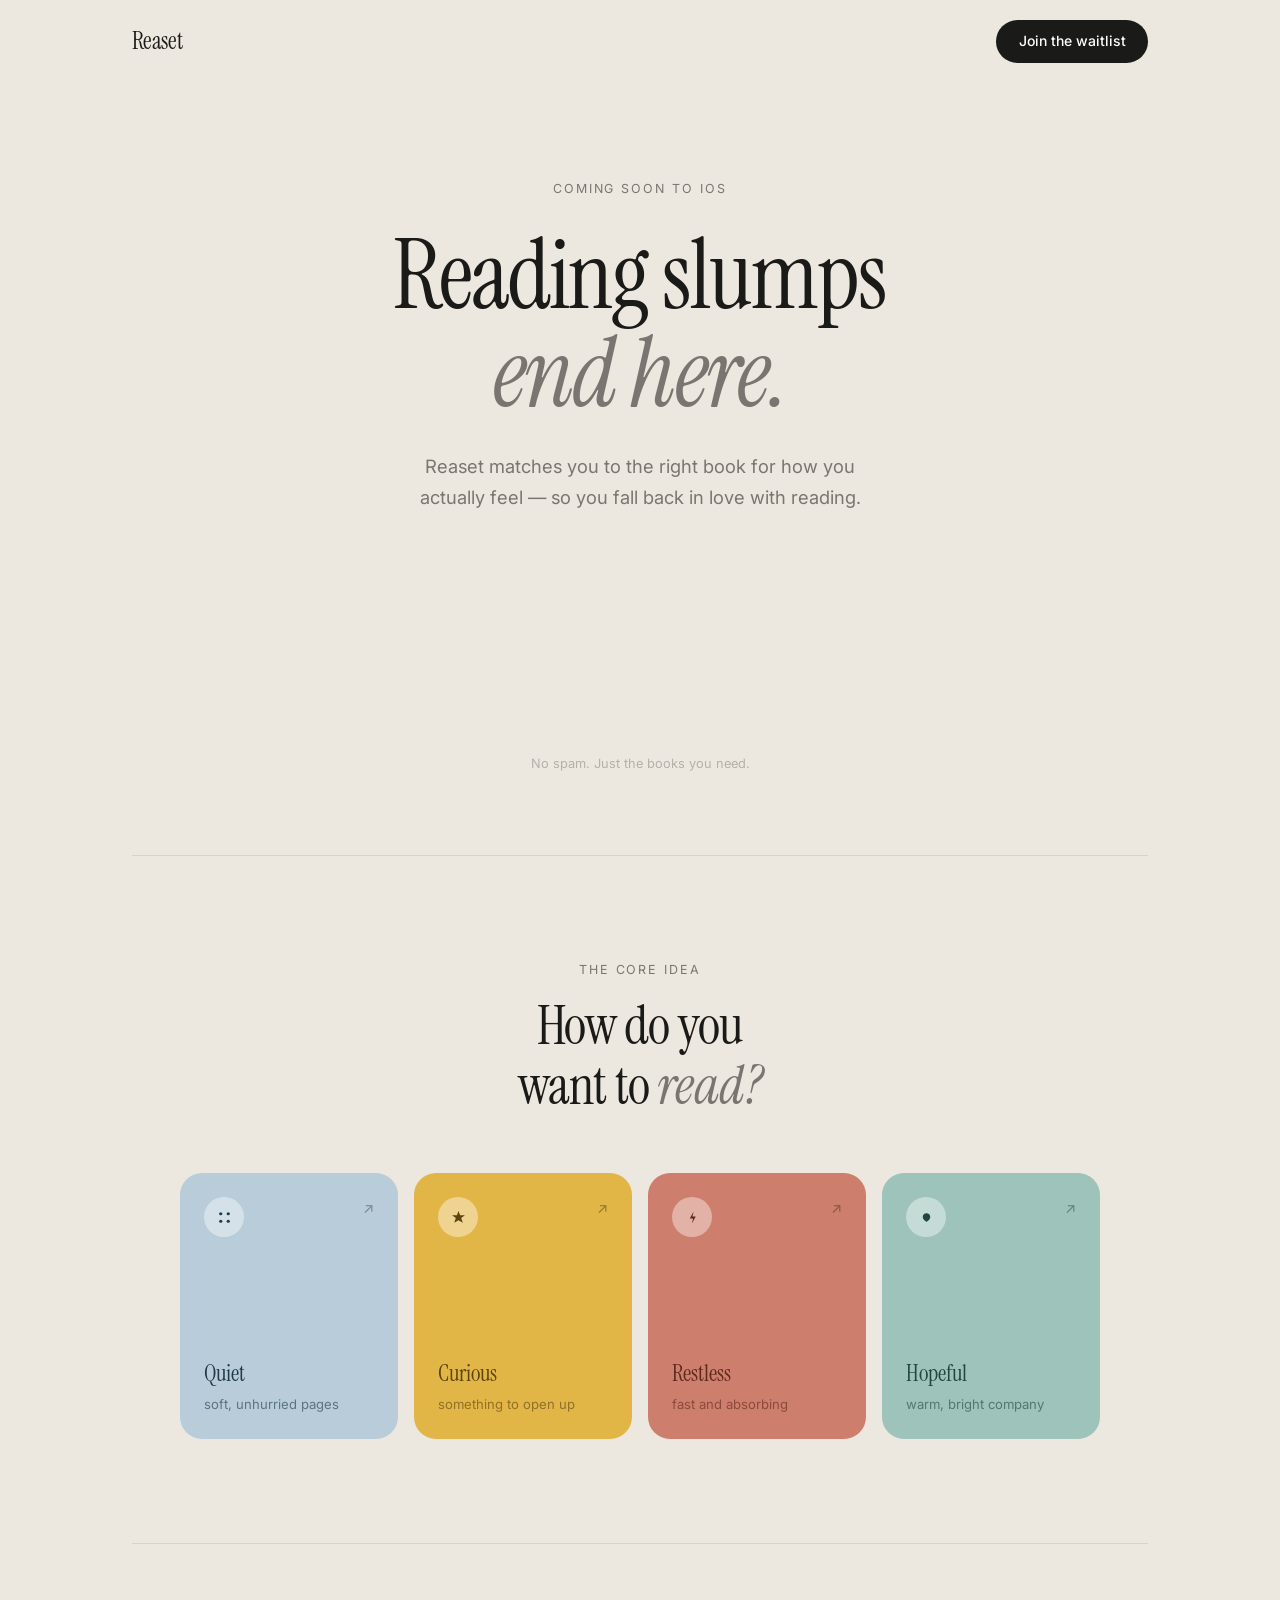
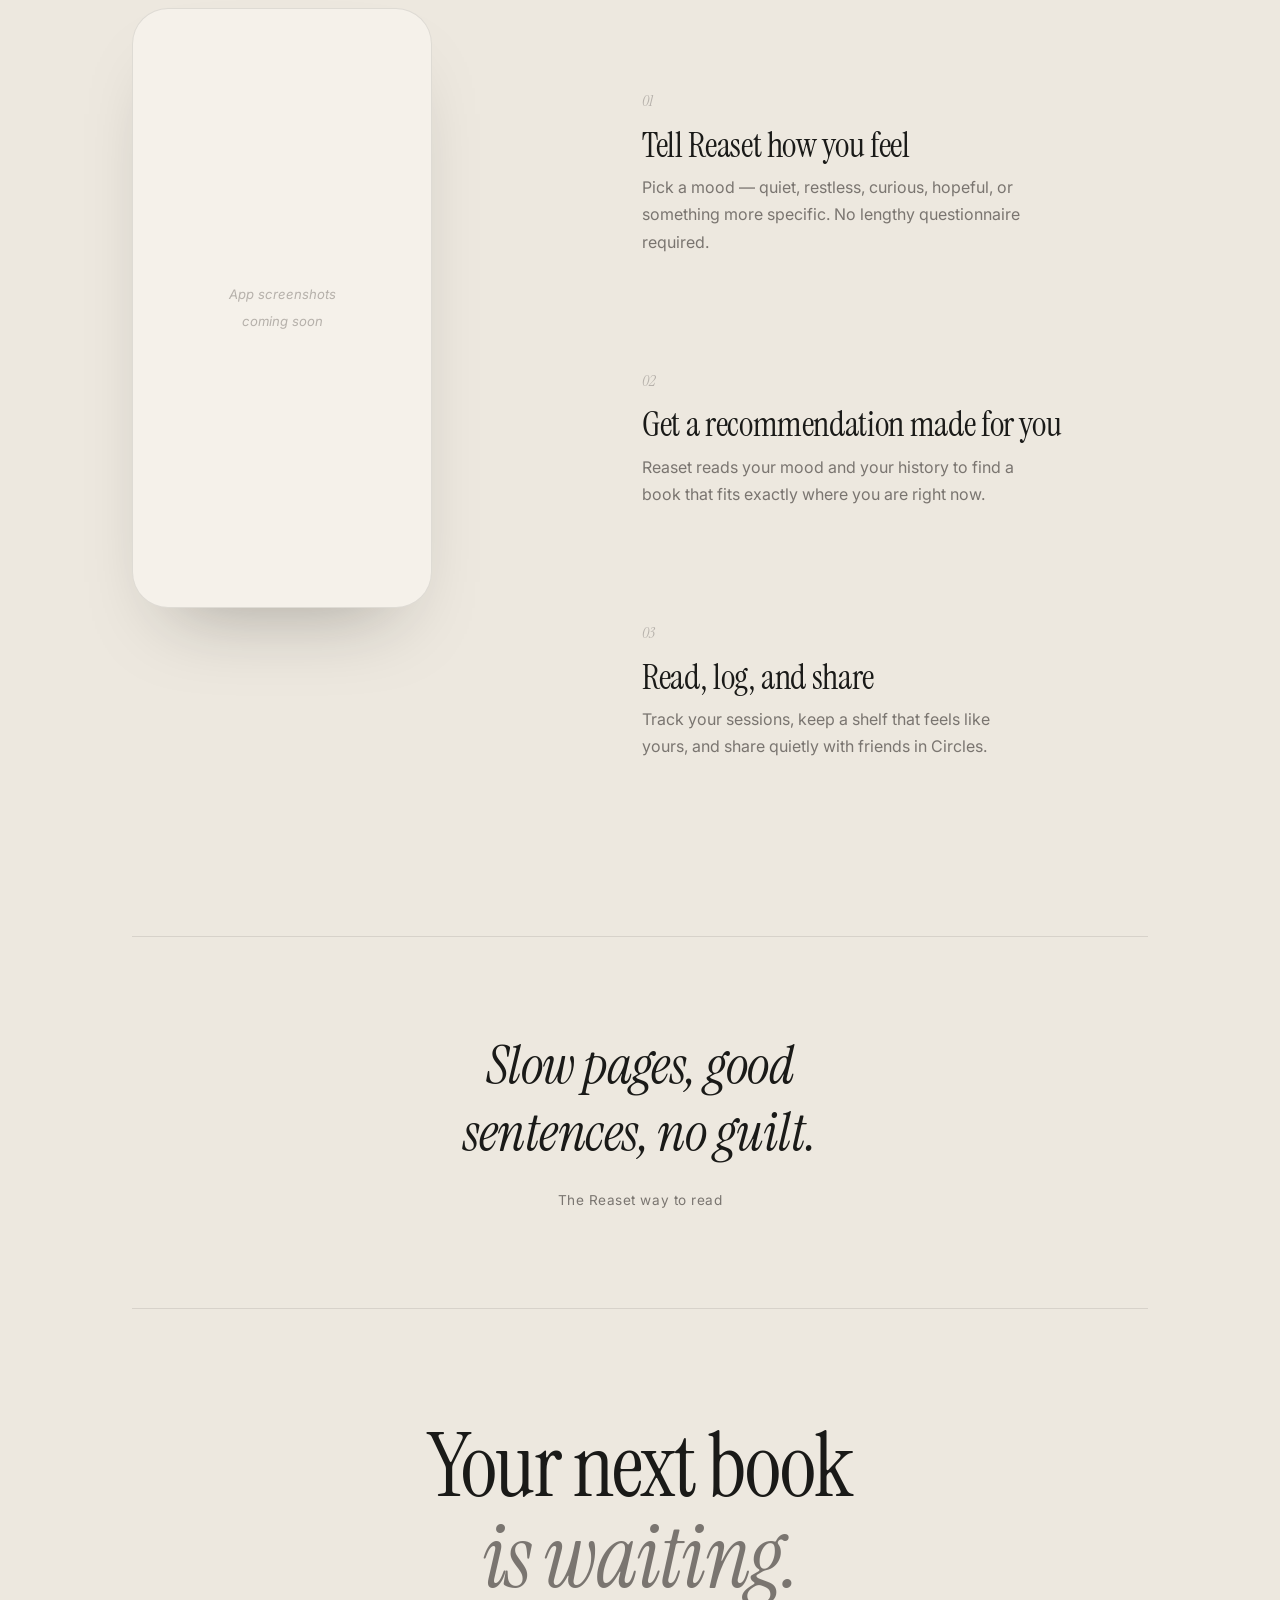
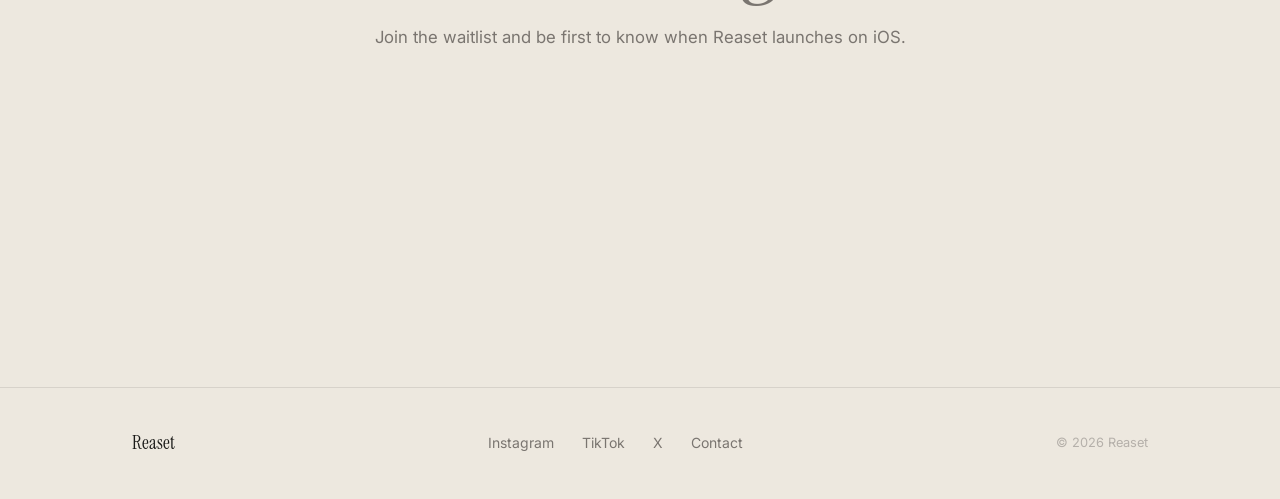
==== index.html @ 5f59dea1 "Add files via upload" ====
<!DOCTYPE html>
<html lang="en">
<head>
<meta charset="UTF-8" />
<meta name="viewport" content="width=device-width, initial-scale=1.0" />
<title>Reaset — Your reading slump recovery app</title>
<link rel="preconnect" href="https://fonts.googleapis.com" />
<link rel="preconnect" href="https://fonts.gstatic.com" crossorigin />
<link href="https://fonts.googleapis.com/css2?family=Instrument+Serif:ital@0;1&family=Inter:wght@400;500&display=swap" rel="stylesheet" />
<style>
  *, *::before, *::after { box-sizing: border-box; margin: 0; padding: 0; }

  :root {
    --cream: #EDE8DF;
    --cream-light: #F5F1EA;
    --black: #1A1A18;
    --gray: #7A7570;
    --gray-light: #B5B0AA;
    --line: rgba(26,26,24,0.10);
    --white: #FFFFFF;
    --blue: #B8CDD9;
    --amber: #E2B547;
    --terracotta: #CE7E6C;
    --sage: #9DC3BB;
    --serif: 'Instrument Serif', Georgia, serif;
    --sans: 'Inter', -apple-system, BlinkMacSystemFont, sans-serif;
    --ease: cubic-bezier(0.16, 1, 0.3, 1);
  }

  html { scroll-behavior: smooth; }

  body {
    background: var(--cream);
    color: var(--black);
    font-family: var(--sans);
    font-size: 16px;
    line-height: 1.6;
    -webkit-font-smoothing: antialiased;
    overflow-x: hidden;
  }

  .wrap { max-width: 1080px; margin: 0 auto; padding: 0 2rem; }

  /* scroll reveal */
  .reveal { opacity: 0; transform: translateY(28px); transition: opacity 1s var(--ease), transform 1s var(--ease); }
  .reveal.visible { opacity: 1; transform: none; }
  .reveal.d1 { transition-delay: 0.08s; }
  .reveal.d2 { transition-delay: 0.16s; }
  .reveal.d3 { transition-delay: 0.24s; }
  .reveal.d4 { transition-delay: 0.32s; }

  /* NAV */
  nav {
    position: sticky; top: 0; z-index: 50;
    display: flex; align-items: center; justify-content: space-between;
    padding: 1.25rem 2rem; max-width: 1080px; margin: 0 auto;
    transition: padding 0.4s var(--ease);
  }
  nav.shrink { padding: 0.75rem 2rem; }
  .nav-bg {
    position: fixed; top: 0; left: 0; right: 0; height: 72px; z-index: 40;
    background: rgba(237,232,223,0); backdrop-filter: blur(0px);
    transition: background 0.4s ease, backdrop-filter 0.4s ease; pointer-events: none;
  }
  .nav-bg.on { background: rgba(237,232,223,0.72); backdrop-filter: blur(12px); }
  .logo { font-family: var(--serif); font-size: 1.5rem; color: var(--black); text-decoration: none; letter-spacing: -0.01em; }
  .pill {
    background: var(--black); color: var(--white); border: none; border-radius: 100px;
    padding: 0.65rem 1.4rem; font-family: var(--sans); font-size: 0.875rem; font-weight: 500;
    cursor: pointer; text-decoration: none; display: inline-block;
    transition: transform 0.2s var(--ease), opacity 0.2s ease;
  }
  .pill:hover { opacity: 0.85; transform: translateY(-1px); }

  /* HERO */
  .hero { text-align: center; padding: 6rem 2rem 5rem; max-width: 820px; margin: 0 auto; }
  .hero-inner { will-change: transform, opacity; }
  .eyebrow { font-size: 0.78rem; letter-spacing: 0.16em; text-transform: uppercase; color: var(--gray); margin-bottom: 1.75rem; }
  .hero h1 {
    font-family: var(--serif); font-weight: 400;
    font-size: clamp(3rem, 8.5vw, 6rem); line-height: 1.02; letter-spacing: -0.02em; margin-bottom: 1.75rem;
  }
  .hero h1 em { font-style: italic; color: var(--gray); }
  .hero-sub { font-size: 1.15rem; color: var(--gray); max-width: 460px; margin: 0 auto 2.5rem; line-height: 1.7; }
  .form { display: flex; gap: 0.6rem; max-width: 430px; margin: 0 auto; }
  .form input {
    flex: 1; padding: 0.8rem 1.2rem; border: 1.5px solid var(--gray-light); border-radius: 100px;
    font-family: var(--sans); font-size: 0.95rem; background: var(--white); color: var(--black);
    outline: none; transition: border-color 0.18s;
  }
  .form input::placeholder { color: var(--gray-light); }
  .form input:focus { border-color: var(--black); }
  .form-note { margin-top: 1rem; font-size: 0.8rem; color: var(--gray-light); }

  /* SECTION SHELL */
  .section { max-width: 1080px; margin: 0 auto; padding: 6.5rem 2rem; }
  .section-label { font-size: 0.78rem; letter-spacing: 0.16em; text-transform: uppercase; color: var(--gray); margin-bottom: 1rem; }
  .section-heading { font-family: var(--serif); font-weight: 400; font-size: clamp(2.2rem, 5vw, 3.4rem); line-height: 1.12; letter-spacing: -0.015em; }
  .section-heading em { font-style: italic; color: var(--gray); }
  .divider { max-width: 1080px; margin: 0 auto; padding: 0 2rem; }
  .divider hr { border: none; border-top: 1px solid var(--line); }

  /* MOOD SECTION */
  .mood-head { text-align: center; max-width: 600px; margin: 0 auto 3.5rem; }
  .mood-grid { display: grid; grid-template-columns: repeat(4, 1fr); gap: 1rem; max-width: 920px; margin: 0 auto; }
  .mood-card {
    border-radius: 22px; padding: 1.5rem; aspect-ratio: 0.82; display: flex; flex-direction: column;
    position: relative; opacity: 0; transform: translateY(40px) scale(0.96);
    transition: opacity 0.85s var(--ease), transform 0.85s var(--ease), box-shadow 0.4s ease;
  }
  .mood-grid.visible .mood-card { opacity: 1; transform: none; }
  .mood-grid.visible .mood-card:nth-child(1) { transition-delay: 0.05s; }
  .mood-grid.visible .mood-card:nth-child(2) { transition-delay: 0.16s; }
  .mood-grid.visible .mood-card:nth-child(3) { transition-delay: 0.27s; }
  .mood-grid.visible .mood-card:nth-child(4) { transition-delay: 0.38s; }
  .mood-card:hover { box-shadow: 0 22px 50px -22px rgba(26,26,24,0.4); transform: translateY(-4px); }
  .mood-icon { width: 40px; height: 40px; border-radius: 50%; background: rgba(255,255,255,0.4); display: flex; align-items: center; justify-content: center; margin-bottom: auto; }
  .mood-arrow { position: absolute; top: 1.4rem; right: 1.5rem; font-size: 0.9rem; opacity: 0.4; }
  .mood-card h3 { font-family: var(--serif); font-weight: 400; font-size: 1.45rem; margin: 0.75rem 0 0.15rem; }
  .mood-card p { font-size: 0.82rem; opacity: 0.6; }
  .mood-quiet { background: var(--blue); } .mood-quiet h3, .mood-quiet p { color: #1f3a47; }
  .mood-curious { background: var(--amber); } .mood-curious h3, .mood-curious p { color: #5c4410; }
  .mood-restless { background: var(--terracotta); } .mood-restless h3, .mood-restless p { color: #5e2a1d; }
  .mood-hopeful { background: var(--sage); } .mood-hopeful h3, .mood-hopeful p { color: #22463f; }

  /* HOW IT WORKS — pinned phone, scrolling steps */
  .how { max-width: 1080px; margin: 0 auto; padding: 4rem 2rem 6rem; }
  .how-grid { display: grid; grid-template-columns: 0.85fr 1fr; gap: 5rem; align-items: start; }
  .how-media { position: sticky; top: 14vh; }
  .phone {
    background: var(--cream-light); border-radius: 36px; aspect-ratio: 9/18;
    max-height: 600px; border: 1.5px solid var(--line);
    display: flex; flex-direction: column; align-items: center; justify-content: center; gap: 0.4rem;
    box-shadow: 0 40px 80px -40px rgba(26,26,24,0.35);
  }
  .phone span { font-size: 0.82rem; color: var(--gray-light); font-style: italic; }
  .how-steps { display: flex; flex-direction: column; gap: 7rem; padding: 5rem 0; }
  .step-num { font-family: var(--serif); font-style: italic; font-size: 1rem; color: var(--gray-light); margin-bottom: 0.75rem; }
  .step h4 { font-family: var(--serif); font-weight: 400; font-size: clamp(1.6rem, 3vw, 2.2rem); letter-spacing: -0.01em; margin-bottom: 0.6rem; line-height: 1.1; }
  .step p { font-size: 1rem; color: var(--gray); line-height: 1.7; max-width: 38ch; }

  /* QUOTE */
  .quote { text-align: center; padding: 6rem 2rem; max-width: 1080px; margin: 0 auto; }
  .quote blockquote { font-family: var(--serif); font-style: italic; font-size: clamp(2rem, 5vw, 3.4rem); line-height: 1.22; letter-spacing: -0.01em; max-width: 16ch; margin: 0 auto; }
  .quote cite { display: block; margin-top: 1.5rem; font-style: normal; font-size: 0.85rem; letter-spacing: 0.04em; color: var(--gray); }

  /* CTA */
  .cta { text-align: center; padding: 7rem 2rem; max-width: 1080px; margin: 0 auto; }
  .cta h2 { font-family: var(--serif); font-weight: 400; font-size: clamp(2.8rem, 7vw, 5.5rem); line-height: 1.04; letter-spacing: -0.02em; margin-bottom: 1.25rem; }
  .cta h2 em { font-style: italic; color: var(--gray); }
  .cta > p { color: var(--gray); margin-bottom: 2.5rem; font-size: 1.05rem; }

  /* FOOTER */
  footer { border-top: 1px solid var(--line); }
  .footer-row { max-width: 1080px; margin: 0 auto; padding: 2.5rem 2rem; display: flex; justify-content: space-between; align-items: center; flex-wrap: wrap; gap: 1.25rem; }
  .footer-logo { font-family: var(--serif); font-size: 1.2rem; color: var(--black); text-decoration: none; }
  .footer-links { display: flex; gap: 1.75rem; flex-wrap: wrap; }
  .footer-links a { font-size: 0.875rem; color: var(--gray); text-decoration: none; transition: color 0.15s; }
  .footer-links a:hover { color: var(--black); }
  .footer-copy { font-size: 0.8rem; color: var(--gray-light); }

  @media (max-width: 820px) {
    .mood-grid { grid-template-columns: repeat(2, 1fr); max-width: 460px; }
    .how-grid { grid-template-columns: 1fr; gap: 2rem; }
    .how-media { position: static; max-width: 280px; margin: 0 auto; }
    .how-steps { gap: 3rem; padding: 2rem 0; }
    .form { flex-direction: column; }
    .footer-row { flex-direction: column; text-align: center; }
    .footer-links { justify-content: center; }
  }
  @media (max-width: 480px) {
    .wrap, .section, .how, .quote, .cta { padding-left: 1.25rem; padding-right: 1.25rem; }
    .hero { padding: 4rem 1.25rem 3.5rem; }
    nav { padding: 1.25rem; }
  }
  @media (prefers-reduced-motion: reduce) {
    .reveal, .mood-card, .hero-inner { transition: none !important; opacity: 1 !important; transform: none !important; }
    html { scroll-behavior: auto; }
  }
</style>
</head>
<body>

<div class="nav-bg" id="navbg"></div>
<nav id="nav">
  <a href="/" class="logo">Reaset</a>
  <a href="#join" class="pill">Join the waitlist</a>
</nav>

<!-- HERO -->
<section class="hero">
  <div class="hero-inner" id="hero-inner">
    <p class="eyebrow reveal">Coming soon to iOS</p>
    <h1 class="reveal d1">Reading slumps<br><em>end here.</em></h1>
    <p class="hero-sub reveal d2">Reaset matches you to the right book for how you actually feel — so you fall back in love with reading.</p>
    <div class="reveal d3" style="max-width:430px; margin:0 auto;">
      <iframe data-tally-src="https://tally.so/embed/Gxgx9k?alignLeft=1&hideTitle=1&transparentBackground=1&dynamicHeight=1" loading="lazy" width="100%" height="177" frameborder="0" marginheight="0" marginwidth="0" title="Reaset Waitlist"></iframe>
    </div>
    <p class="form-note reveal d3">No spam. Just the books you need.</p>
  </div>
</section>

<div class="divider"><hr /></div>

<!-- MOOD -->
<section class="section">
  <div class="mood-head">
    <p class="section-label reveal">The core idea</p>
    <h2 class="section-heading reveal d1">How do you<br>want to <em>read?</em></h2>
  </div>
  <div class="mood-grid" id="mood-grid">
    <div class="mood-card mood-quiet">
      <div class="mood-icon"><svg width="15" height="15" viewBox="0 0 14 14"><circle cx="3.5" cy="3.5" r="1.5" fill="#1f3a47"/><circle cx="10.5" cy="3.5" r="1.5" fill="#1f3a47"/><circle cx="3.5" cy="10.5" r="1.5" fill="#1f3a47"/><circle cx="10.5" cy="10.5" r="1.5" fill="#1f3a47"/></svg></div>
      <span class="mood-arrow">↗</span>
      <h3>Quiet</h3><p>soft, unhurried pages</p>
    </div>
    <div class="mood-card mood-curious">
      <div class="mood-icon"><svg width="15" height="15" viewBox="0 0 14 14"><path d="M7 1L8.5 5H13L9.5 7.5L11 12L7 9.5L3 12L4.5 7.5L1 5H5.5L7 1Z" fill="#5c4410"/></svg></div>
      <span class="mood-arrow">↗</span>
      <h3>Curious</h3><p>something to open up</p>
    </div>
    <div class="mood-card mood-restless">
      <div class="mood-icon"><svg width="15" height="15" viewBox="0 0 14 14"><path d="M8 1.5L4.5 8H7.5L6.5 12.5L10 6H7L8 1.5Z" fill="#5e2a1d"/></svg></div>
      <span class="mood-arrow">↗</span>
      <h3>Restless</h3><p>fast and absorbing</p>
    </div>
    <div class="mood-card mood-hopeful">
      <div class="mood-icon"><svg width="15" height="15" viewBox="0 0 14 14"><path d="M7 3C5 3 3.5 4.5 3.5 6.5C3.5 9 7 11 7 11C7 11 10.5 9 10.5 6.5C10.5 4.5 9 3 7 3Z" fill="#22463f"/></svg></div>
      <span class="mood-arrow">↗</span>
      <h3>Hopeful</h3><p>warm, bright company</p>
    </div>
  </div>
</section>

<div class="divider"><hr /></div>

<!-- HOW IT WORKS -->
<section class="how">
  <div class="how-grid">
    <div class="how-media reveal">
      <div class="phone"><span>App screenshots</span><span>coming soon</span></div>
    </div>
    <div class="how-steps">
      <div class="step reveal">
        <div class="step-num">01</div>
        <h4>Tell Reaset how you feel</h4>
        <p>Pick a mood — quiet, restless, curious, hopeful, or something more specific. No lengthy questionnaire required.</p>
      </div>
      <div class="step reveal">
        <div class="step-num">02</div>
        <h4>Get a recommendation made for you</h4>
        <p>Reaset reads your mood and your history to find a book that fits exactly where you are right now.</p>
      </div>
      <div class="step reveal">
        <div class="step-num">03</div>
        <h4>Read, log, and share</h4>
        <p>Track your sessions, keep a shelf that feels like yours, and share quietly with friends in Circles.</p>
      </div>
    </div>
  </div>
</section>

<div class="divider"><hr /></div>

<!-- QUOTE -->
<section class="quote">
  <blockquote class="reveal">Slow pages, good sentences, no guilt.</blockquote>
  <cite class="reveal d1">The Reaset way to read</cite>
</section>

<div class="divider"><hr /></div>

<!-- CTA -->
<section class="cta" id="join">
  <h2 class="reveal">Your next book<br><em>is waiting.</em></h2>
  <p class="reveal d1">Join the waitlist and be first to know when Reaset launches on iOS.</p>
  <div class="reveal d2" style="max-width:430px; margin:0 auto;">
    <iframe data-tally-src="https://tally.so/embed/Gxgx9k?alignLeft=1&hideTitle=1&transparentBackground=1&dynamicHeight=1" loading="lazy" width="100%" height="177" frameborder="0" marginheight="0" marginwidth="0" title="Reaset Waitlist"></iframe>
  </div>
</section>

<footer>
  <div class="footer-row">
    <a href="/" class="footer-logo">Reaset</a>
    <div class="footer-links">
      <a href="https://instagram.com/reasetapp" target="_blank">Instagram</a>
      <a href="https://tiktok.com/@reasetapp" target="_blank">TikTok</a>
      <a href="https://x.com/reasetapp" target="_blank">X</a>
      <a href="mailto:hello@reaset.co">Contact</a>
    </div>
    <p class="footer-copy">© 2026 Reaset</p>
  </div>
</footer>

<script>
  /* scroll reveals */
  const io = new IntersectionObserver((entries) => {
    entries.forEach(en => { if (en.isIntersecting) { en.target.classList.add('visible'); io.unobserve(en.target); } });
  }, { threshold: 0.18, rootMargin: '0px 0px -8% 0px' });
  document.querySelectorAll('.reveal, .mood-grid').forEach(el => io.observe(el));

  /* hero parallax + nav bg, rAF-throttled */
  const heroInner = document.getElementById('hero-inner');
  const nav = document.getElementById('nav');
  const navbg = document.getElementById('navbg');
  let ticking = false;
  const reduce = window.matchMedia('(prefers-reduced-motion: reduce)').matches;

  function onScroll() {
    const y = window.scrollY;
    if (!reduce) {
      const drift = Math.min(y * 0.22, 120);
      const fade = Math.max(1 - y / 520, 0);
      heroInner.style.transform = `translateY(${drift}px)`;
      heroInner.style.opacity = fade;
    }
    if (y > 24) { nav.classList.add('shrink'); navbg.classList.add('on'); }
    else { nav.classList.remove('shrink'); navbg.classList.remove('on'); }
    ticking = false;
  }
  window.addEventListener('scroll', () => {
    if (!ticking) { requestAnimationFrame(onScroll); ticking = true; }
  }, { passive: true });

  /* Tally embed loader */
  var d=document,w="https://tally.so/widgets/embed.js",v=function(){"undefined"!=typeof Tally?Tally.loadEmbeds():d.querySelectorAll("iframe[data-tally-src]:not([src])").forEach((function(e){e.src=e.dataset.tallySrc}))};if("undefined"!=typeof Tally)v();else if(d.querySelector('script[src="'+w+'"]')==null){var s=d.createElement("script");s.src=w;s.onload=v;s.onerror=v;d.body.appendChild(s);}
</script>
</body>
</html>
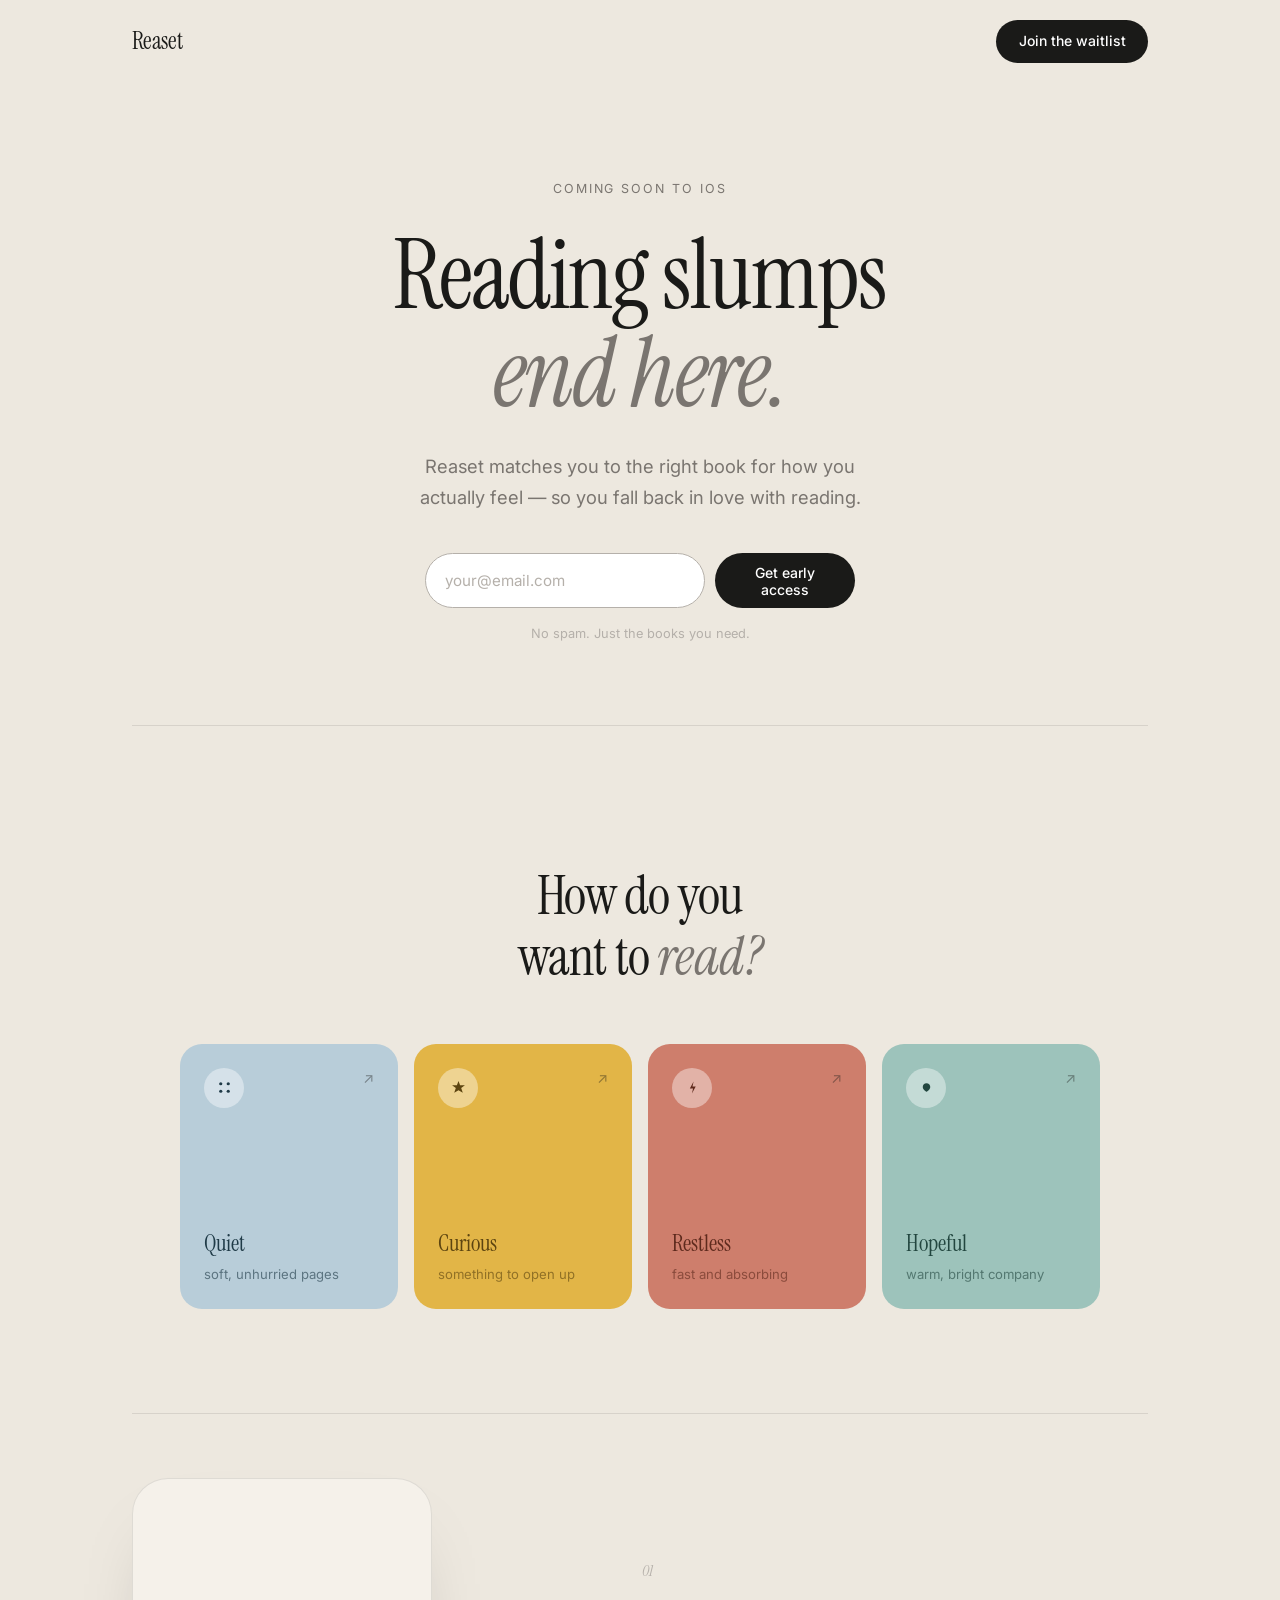
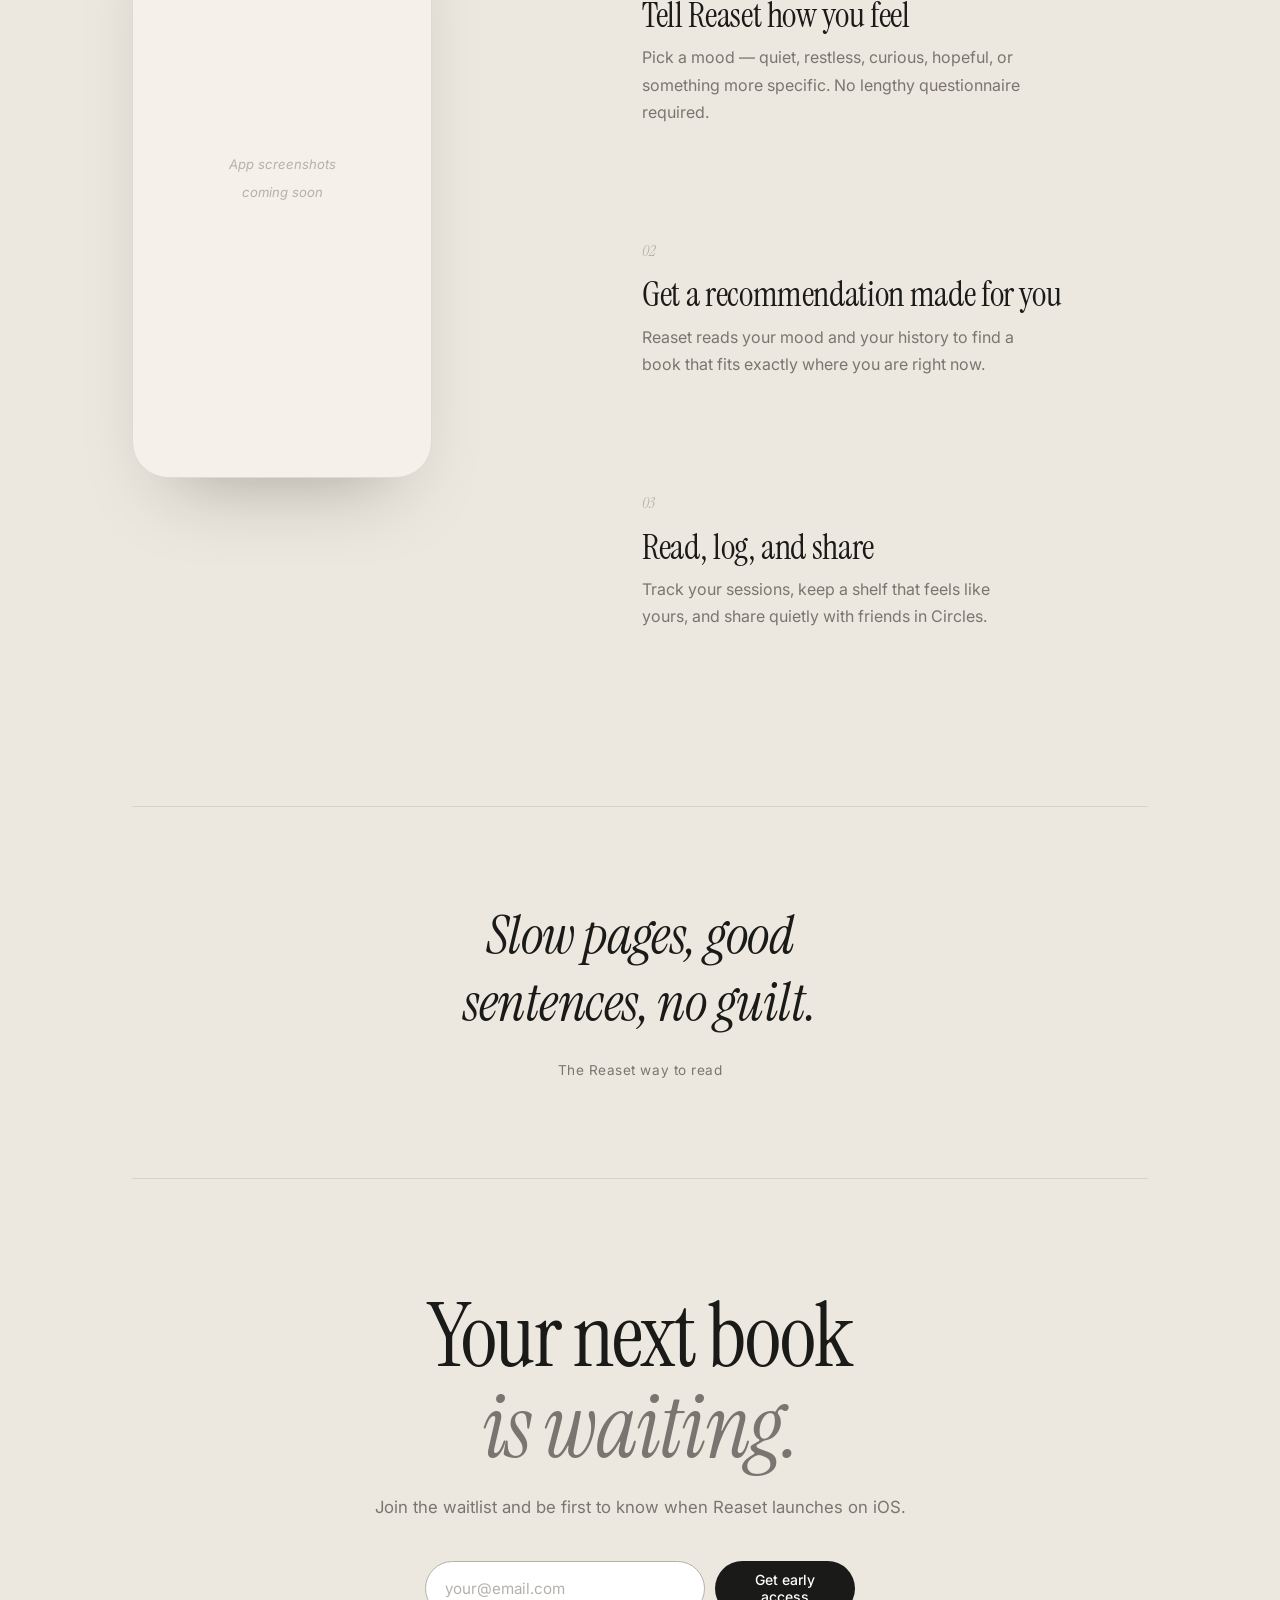
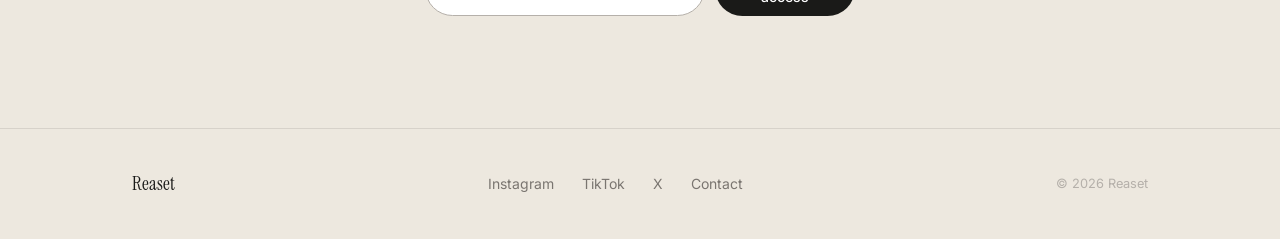
==== commit aa67a26f: "Add files via upload" ====
--- a/index.html
+++ b/index.html
@@ -193,10 +193,11 @@
     <p class="eyebrow reveal">Coming soon to iOS</p>
     <h1 class="reveal d1">Reading slumps<br><em>end here.</em></h1>
     <p class="hero-sub reveal d2">Reaset matches you to the right book for how you actually feel — so you fall back in love with reading.</p>
-    <div class="reveal d3" style="max-width:430px; margin:0 auto;">
-      <iframe data-tally-src="https://tally.so/embed/Gxgx9k?alignLeft=1&hideTitle=1&transparentBackground=1&dynamicHeight=1" loading="lazy" width="100%" height="177" frameborder="0" marginheight="0" marginwidth="0" title="Reaset Waitlist"></iframe>
-    </div>
-    <p class="form-note reveal d3">No spam. Just the books you need.</p>
+    <form class="form reveal d3" id="hero-form" onsubmit="submitForm(event,'hero')">
+      <input type="email" id="hero-email" placeholder="your@email.com" required />
+      <button type="submit" class="pill" id="hero-btn">Get early access</button>
+    </form>
+    <p class="form-note reveal d3" id="hero-note">No spam. Just the books you need.</p>
   </div>
 </section>
 
@@ -274,9 +275,10 @@
 <section class="cta" id="join">
   <h2 class="reveal">Your next book<br><em>is waiting.</em></h2>
   <p class="reveal d1">Join the waitlist and be first to know when Reaset launches on iOS.</p>
-  <div class="reveal d2" style="max-width:430px; margin:0 auto;">
-    <iframe data-tally-src="https://tally.so/embed/Gxgx9k?alignLeft=1&hideTitle=1&transparentBackground=1&dynamicHeight=1" loading="lazy" width="100%" height="177" frameborder="0" marginheight="0" marginwidth="0" title="Reaset Waitlist"></iframe>
-  </div>
+  <form class="form reveal d2" id="cta-form" onsubmit="submitForm(event,'cta')">
+    <input type="email" id="cta-email" placeholder="your@email.com" required />
+    <button type="submit" class="pill" id="cta-btn">Get early access</button>
+  </form>
 </section>
 
 <footer>
@@ -299,7 +301,7 @@
   }, { threshold: 0.18, rootMargin: '0px 0px -8% 0px' });
   document.querySelectorAll('.reveal, .mood-grid').forEach(el => io.observe(el));
 
-  /* hero parallax + nav bg, rAF-throttled */
+  /* hero parallax + nav bg */
   const heroInner = document.getElementById('hero-inner');
   const nav = document.getElementById('nav');
   const navbg = document.getElementById('navbg');
@@ -322,8 +324,32 @@
     if (!ticking) { requestAnimationFrame(onScroll); ticking = true; }
   }, { passive: true });
 
-  /* Tally embed loader */
-  var d=document,w="https://tally.so/widgets/embed.js",v=function(){"undefined"!=typeof Tally?Tally.loadEmbeds():d.querySelectorAll("iframe[data-tally-src]:not([src])").forEach((function(e){e.src=e.dataset.tallySrc}))};if("undefined"!=typeof Tally)v();else if(d.querySelector('script[src="'+w+'"]')==null){var s=d.createElement("script");s.src=w;s.onload=v;s.onerror=v;d.body.appendChild(s);}
+  /* submit to Tally silently, show custom success state */
+  async function submitForm(e, which) {
+    e.preventDefault();
+    const btn = document.getElementById(which + '-btn');
+    const input = document.getElementById(which + '-email');
+    const note = document.getElementById(which + '-note');
+    const email = input.value;
+
+    btn.textContent = '...';
+    btn.disabled = true;
+    input.disabled = true;
+
+    try {
+      await fetch('https://tally.so/r/Gxgx9k', {
+        method: 'POST',
+        headers: { 'Content-Type': 'application/x-www-form-urlencoded' },
+        body: 'email=' + encodeURIComponent(email),
+        mode: 'no-cors'
+      });
+    } catch(err) { /* no-cors means we can't read the response, that's fine */ }
+
+    btn.textContent = "✓ You're on the list";
+    btn.style.background = '#9DC3BB';
+    btn.style.color = '#1A1A18';
+    if (note) note.textContent = "Thank you — we'll be in touch.";
+  }
 </script>
 </body>
 </html>
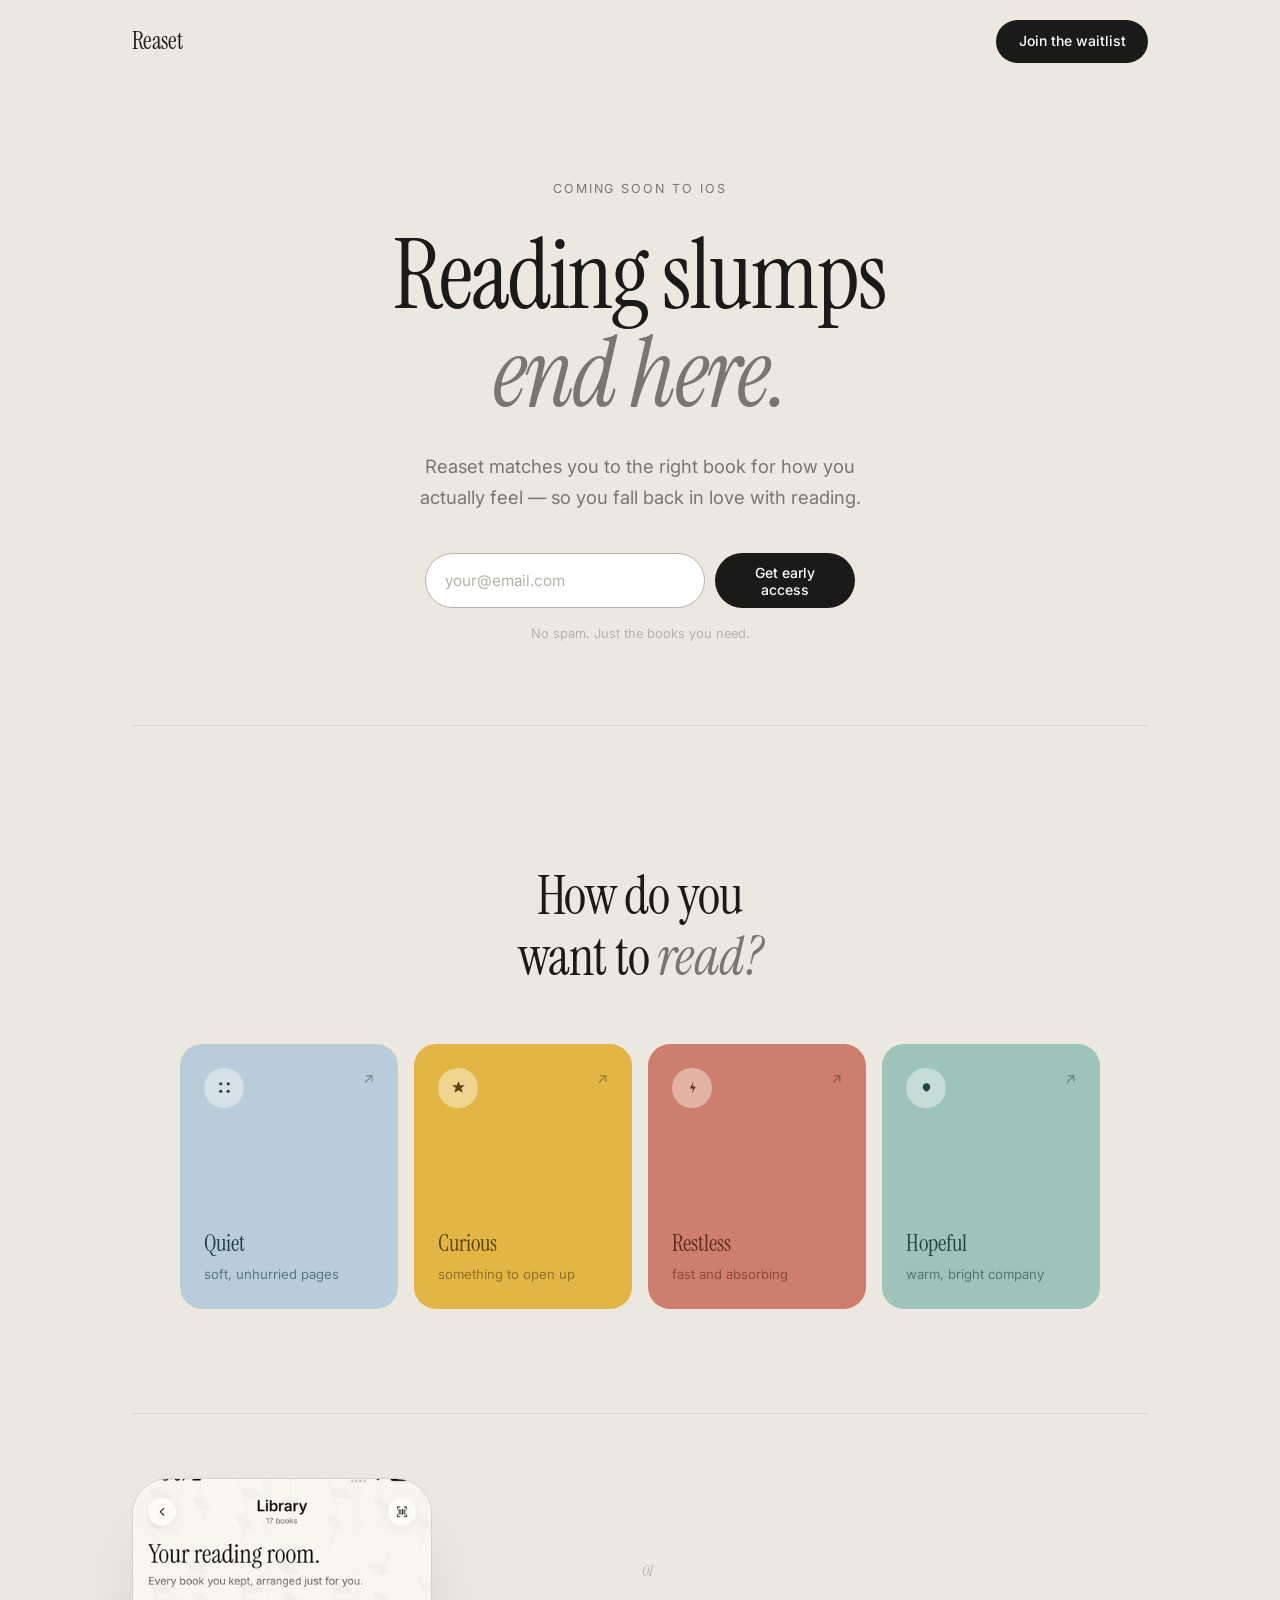
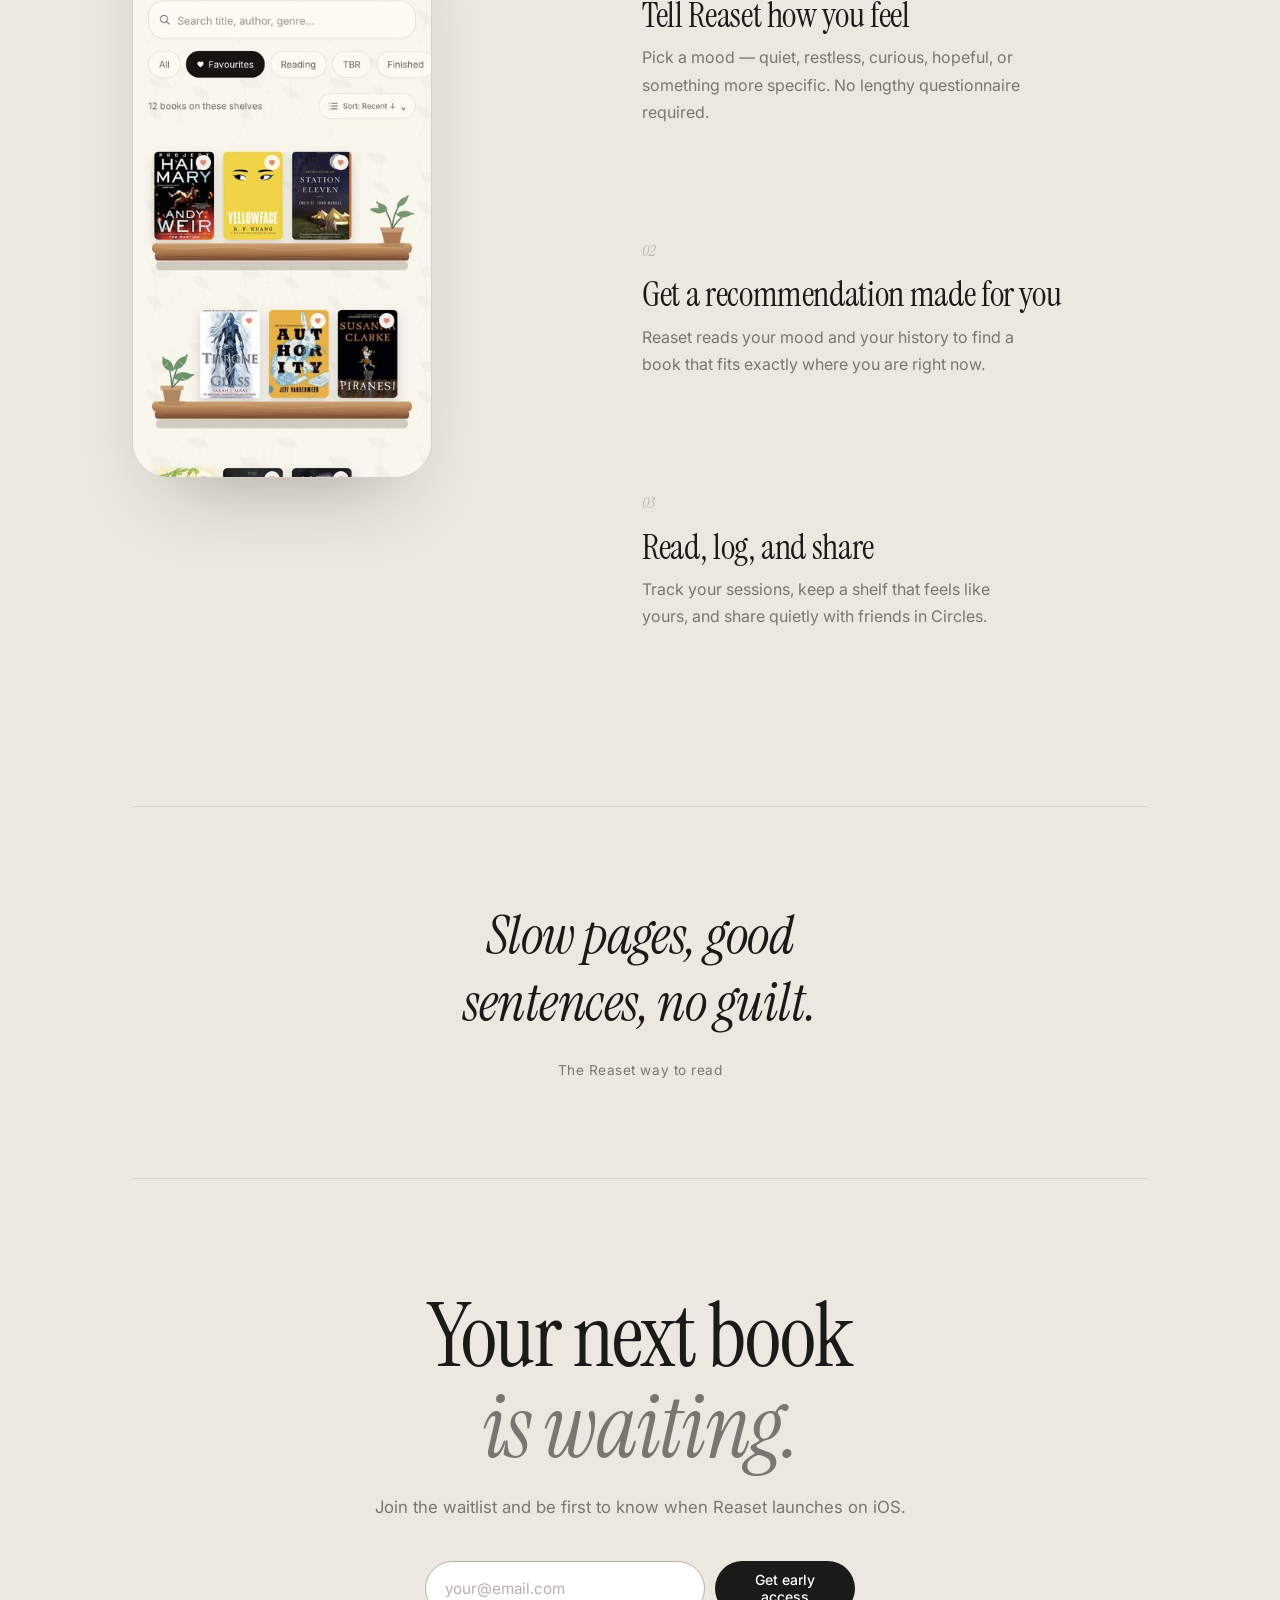
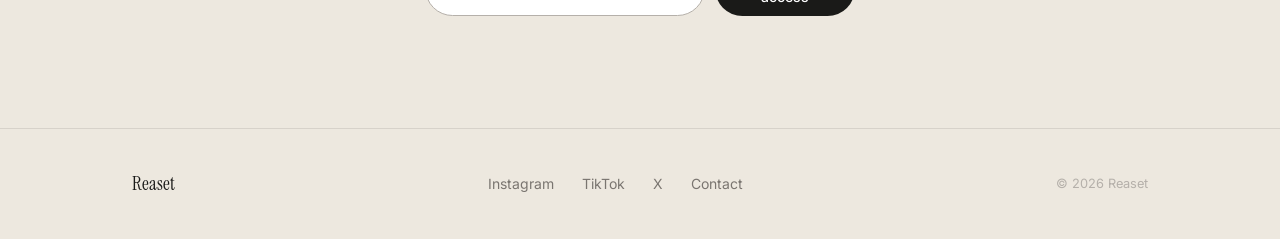
==== commit f85688f7: "Add files via upload" ====
--- a/index.html
+++ b/index.html
@@ -128,12 +128,12 @@
   .how-grid { display: grid; grid-template-columns: 0.85fr 1fr; gap: 5rem; align-items: start; }
   .how-media { position: sticky; top: 14vh; }
   .phone {
-    background: var(--cream-light); border-radius: 36px; aspect-ratio: 9/18;
+    border-radius: 36px; aspect-ratio: 9/18;
     max-height: 600px; border: 1.5px solid var(--line);
-    display: flex; flex-direction: column; align-items: center; justify-content: center; gap: 0.4rem;
+    overflow: hidden;
     box-shadow: 0 40px 80px -40px rgba(26,26,24,0.35);
   }
-  .phone span { font-size: 0.82rem; color: var(--gray-light); font-style: italic; }
+  .phone img { width: 100%; height: 100%; object-fit: cover; display: block; }
   .how-steps { display: flex; flex-direction: column; gap: 7rem; padding: 5rem 0; }
   .step-num { font-family: var(--serif); font-style: italic; font-size: 1rem; color: var(--gray-light); margin-bottom: 0.75rem; }
   .step h4 { font-family: var(--serif); font-weight: 400; font-size: clamp(1.6rem, 3vw, 2.2rem); letter-spacing: -0.01em; margin-bottom: 0.6rem; line-height: 1.1; }
@@ -239,7 +239,7 @@
 <section class="how">
   <div class="how-grid">
     <div class="how-media reveal">
-      <div class="phone"><span>App screenshots</span><span>coming soon</span></div>
+      <div class="phone"><img src="[data-uri]" alt="Reaset app screenshot" /></div>
     </div>
     <div class="how-steps">
       <div class="step reveal">
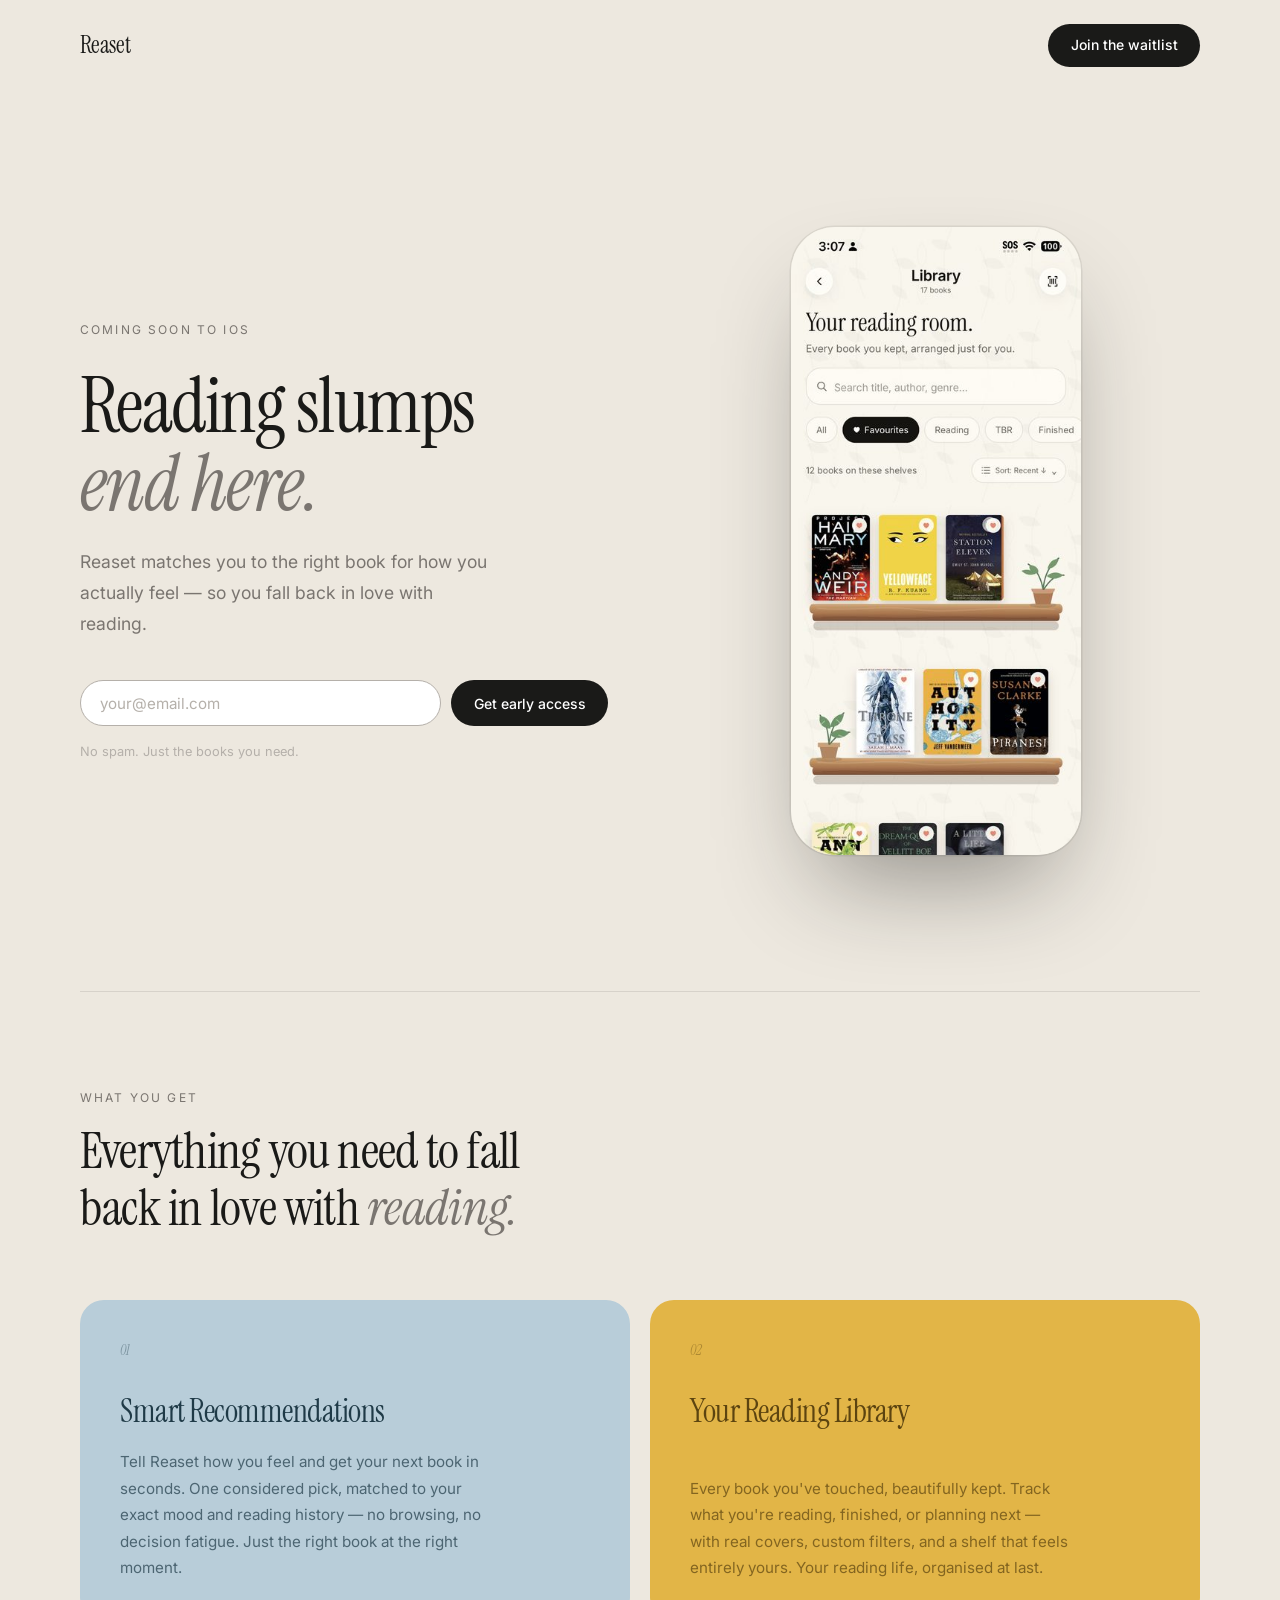
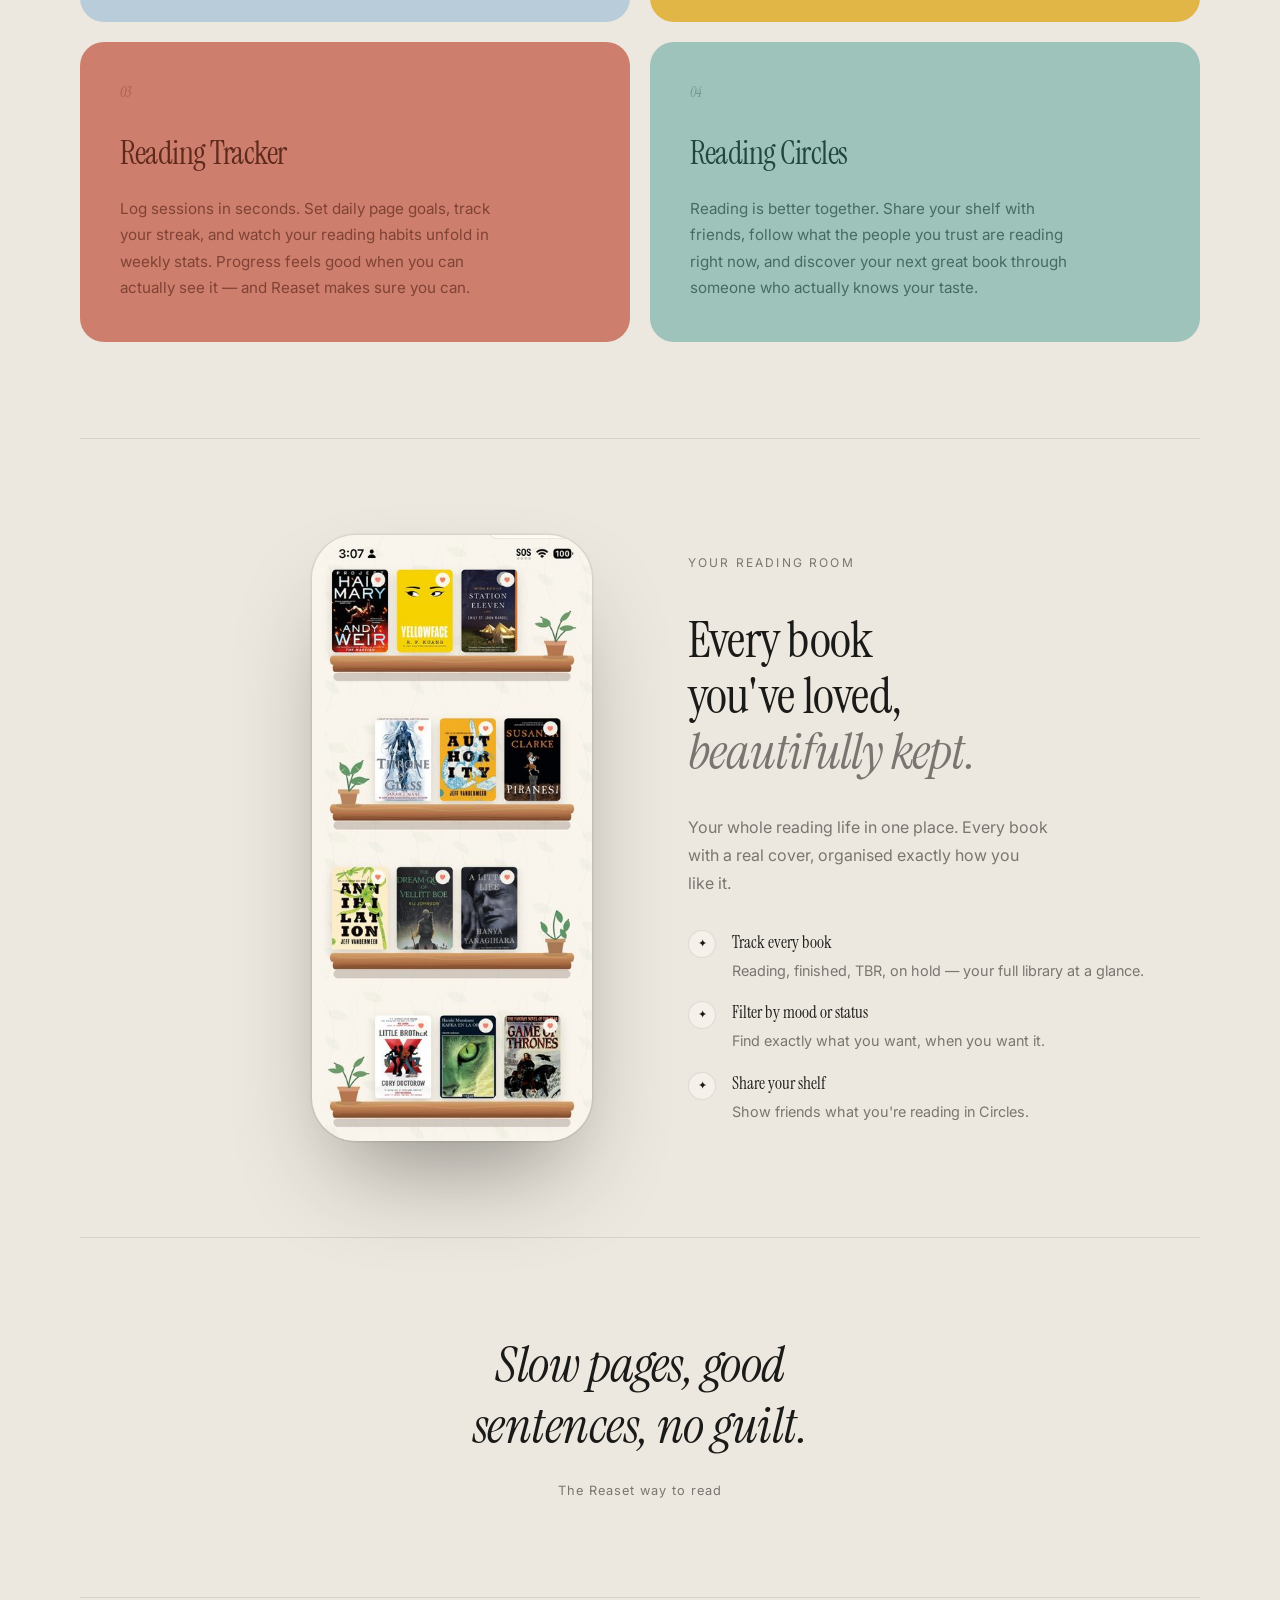
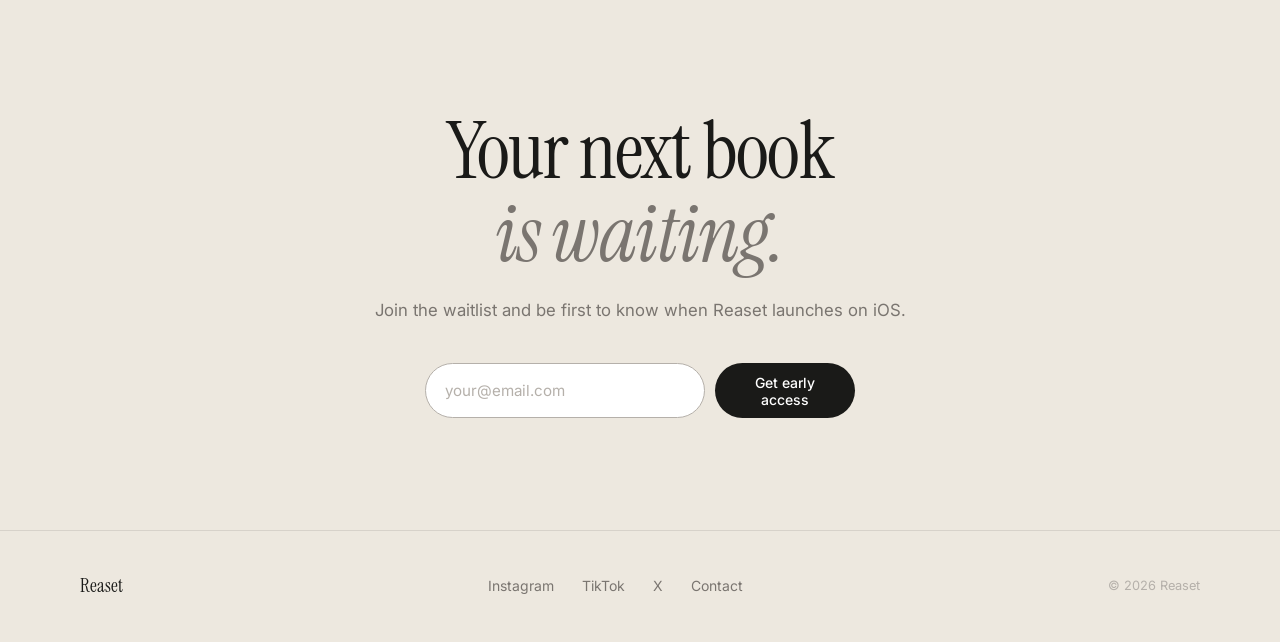
==== commit 84a64764: "Add files via upload" ====
--- a/index.html
+++ b/index.html
@@ -8,254 +8,397 @@
 <link rel="preconnect" href="https://fonts.gstatic.com" crossorigin />
 <link href="https://fonts.googleapis.com/css2?family=Instrument+Serif:ital@0;1&family=Inter:wght@400;500&display=swap" rel="stylesheet" />
 <style>
-  *, *::before, *::after { box-sizing: border-box; margin: 0; padding: 0; }
-
-  :root {
-    --cream: #EDE8DF;
-    --cream-light: #F5F1EA;
-    --black: #1A1A18;
-    --gray: #7A7570;
-    --gray-light: #B5B0AA;
-    --line: rgba(26,26,24,0.10);
-    --white: #FFFFFF;
-    --blue: #B8CDD9;
-    --amber: #E2B547;
-    --terracotta: #CE7E6C;
-    --sage: #9DC3BB;
-    --serif: 'Instrument Serif', Georgia, serif;
-    --sans: 'Inter', -apple-system, BlinkMacSystemFont, sans-serif;
-    --ease: cubic-bezier(0.16, 1, 0.3, 1);
-  }
-
-  html { scroll-behavior: smooth; }
-
-  body {
-    background: var(--cream);
-    color: var(--black);
-    font-family: var(--sans);
-    font-size: 16px;
-    line-height: 1.6;
-    -webkit-font-smoothing: antialiased;
-    overflow-x: hidden;
-  }
-
-  .wrap { max-width: 1080px; margin: 0 auto; padding: 0 2rem; }
-
-  /* scroll reveal */
-  .reveal { opacity: 0; transform: translateY(28px); transition: opacity 1s var(--ease), transform 1s var(--ease); }
-  .reveal.visible { opacity: 1; transform: none; }
-  .reveal.d1 { transition-delay: 0.08s; }
-  .reveal.d2 { transition-delay: 0.16s; }
-  .reveal.d3 { transition-delay: 0.24s; }
-  .reveal.d4 { transition-delay: 0.32s; }
-
-  /* NAV */
-  nav {
-    position: sticky; top: 0; z-index: 50;
-    display: flex; align-items: center; justify-content: space-between;
-    padding: 1.25rem 2rem; max-width: 1080px; margin: 0 auto;
-    transition: padding 0.4s var(--ease);
-  }
-  nav.shrink { padding: 0.75rem 2rem; }
-  .nav-bg {
-    position: fixed; top: 0; left: 0; right: 0; height: 72px; z-index: 40;
-    background: rgba(237,232,223,0); backdrop-filter: blur(0px);
-    transition: background 0.4s ease, backdrop-filter 0.4s ease; pointer-events: none;
-  }
-  .nav-bg.on { background: rgba(237,232,223,0.72); backdrop-filter: blur(12px); }
-  .logo { font-family: var(--serif); font-size: 1.5rem; color: var(--black); text-decoration: none; letter-spacing: -0.01em; }
-  .pill {
-    background: var(--black); color: var(--white); border: none; border-radius: 100px;
-    padding: 0.65rem 1.4rem; font-family: var(--sans); font-size: 0.875rem; font-weight: 500;
-    cursor: pointer; text-decoration: none; display: inline-block;
-    transition: transform 0.2s var(--ease), opacity 0.2s ease;
-  }
-  .pill:hover { opacity: 0.85; transform: translateY(-1px); }
-
-  /* HERO */
-  .hero { text-align: center; padding: 6rem 2rem 5rem; max-width: 820px; margin: 0 auto; }
-  .hero-inner { will-change: transform, opacity; }
-  .eyebrow { font-size: 0.78rem; letter-spacing: 0.16em; text-transform: uppercase; color: var(--gray); margin-bottom: 1.75rem; }
-  .hero h1 {
-    font-family: var(--serif); font-weight: 400;
-    font-size: clamp(3rem, 8.5vw, 6rem); line-height: 1.02; letter-spacing: -0.02em; margin-bottom: 1.75rem;
-  }
-  .hero h1 em { font-style: italic; color: var(--gray); }
-  .hero-sub { font-size: 1.15rem; color: var(--gray); max-width: 460px; margin: 0 auto 2.5rem; line-height: 1.7; }
-  .form { display: flex; gap: 0.6rem; max-width: 430px; margin: 0 auto; }
-  .form input {
-    flex: 1; padding: 0.8rem 1.2rem; border: 1.5px solid var(--gray-light); border-radius: 100px;
-    font-family: var(--sans); font-size: 0.95rem; background: var(--white); color: var(--black);
-    outline: none; transition: border-color 0.18s;
-  }
-  .form input::placeholder { color: var(--gray-light); }
-  .form input:focus { border-color: var(--black); }
-  .form-note { margin-top: 1rem; font-size: 0.8rem; color: var(--gray-light); }
-
-  /* SECTION SHELL */
-  .section { max-width: 1080px; margin: 0 auto; padding: 6.5rem 2rem; }
-  .section-label { font-size: 0.78rem; letter-spacing: 0.16em; text-transform: uppercase; color: var(--gray); margin-bottom: 1rem; }
-  .section-heading { font-family: var(--serif); font-weight: 400; font-size: clamp(2.2rem, 5vw, 3.4rem); line-height: 1.12; letter-spacing: -0.015em; }
-  .section-heading em { font-style: italic; color: var(--gray); }
-  .divider { max-width: 1080px; margin: 0 auto; padding: 0 2rem; }
-  .divider hr { border: none; border-top: 1px solid var(--line); }
-
-  /* MOOD SECTION */
-  .mood-head { text-align: center; max-width: 600px; margin: 0 auto 3.5rem; }
-  .mood-grid { display: grid; grid-template-columns: repeat(4, 1fr); gap: 1rem; max-width: 920px; margin: 0 auto; }
-  .mood-card {
-    border-radius: 22px; padding: 1.5rem; aspect-ratio: 0.82; display: flex; flex-direction: column;
-    position: relative; opacity: 0; transform: translateY(40px) scale(0.96);
-    transition: opacity 0.85s var(--ease), transform 0.85s var(--ease), box-shadow 0.4s ease;
-  }
-  .mood-grid.visible .mood-card { opacity: 1; transform: none; }
-  .mood-grid.visible .mood-card:nth-child(1) { transition-delay: 0.05s; }
-  .mood-grid.visible .mood-card:nth-child(2) { transition-delay: 0.16s; }
-  .mood-grid.visible .mood-card:nth-child(3) { transition-delay: 0.27s; }
-  .mood-grid.visible .mood-card:nth-child(4) { transition-delay: 0.38s; }
-  .mood-card:hover { box-shadow: 0 22px 50px -22px rgba(26,26,24,0.4); transform: translateY(-4px); }
-  .mood-icon { width: 40px; height: 40px; border-radius: 50%; background: rgba(255,255,255,0.4); display: flex; align-items: center; justify-content: center; margin-bottom: auto; }
-  .mood-arrow { position: absolute; top: 1.4rem; right: 1.5rem; font-size: 0.9rem; opacity: 0.4; }
-  .mood-card h3 { font-family: var(--serif); font-weight: 400; font-size: 1.45rem; margin: 0.75rem 0 0.15rem; }
-  .mood-card p { font-size: 0.82rem; opacity: 0.6; }
-  .mood-quiet { background: var(--blue); } .mood-quiet h3, .mood-quiet p { color: #1f3a47; }
-  .mood-curious { background: var(--amber); } .mood-curious h3, .mood-curious p { color: #5c4410; }
-  .mood-restless { background: var(--terracotta); } .mood-restless h3, .mood-restless p { color: #5e2a1d; }
-  .mood-hopeful { background: var(--sage); } .mood-hopeful h3, .mood-hopeful p { color: #22463f; }
-
-  /* HOW IT WORKS — pinned phone, scrolling steps */
-  .how { max-width: 1080px; margin: 0 auto; padding: 4rem 2rem 6rem; }
-  .how-grid { display: grid; grid-template-columns: 0.85fr 1fr; gap: 5rem; align-items: start; }
-  .how-media { position: sticky; top: 14vh; }
-  .phone {
-    border-radius: 36px; aspect-ratio: 9/18;
-    max-height: 600px; border: 1.5px solid var(--line);
-    overflow: hidden;
-    box-shadow: 0 40px 80px -40px rgba(26,26,24,0.35);
-  }
-  .phone img { width: 100%; height: 100%; object-fit: cover; display: block; }
-  .how-steps { display: flex; flex-direction: column; gap: 7rem; padding: 5rem 0; }
-  .step-num { font-family: var(--serif); font-style: italic; font-size: 1rem; color: var(--gray-light); margin-bottom: 0.75rem; }
-  .step h4 { font-family: var(--serif); font-weight: 400; font-size: clamp(1.6rem, 3vw, 2.2rem); letter-spacing: -0.01em; margin-bottom: 0.6rem; line-height: 1.1; }
-  .step p { font-size: 1rem; color: var(--gray); line-height: 1.7; max-width: 38ch; }
-
-  /* QUOTE */
-  .quote { text-align: center; padding: 6rem 2rem; max-width: 1080px; margin: 0 auto; }
-  .quote blockquote { font-family: var(--serif); font-style: italic; font-size: clamp(2rem, 5vw, 3.4rem); line-height: 1.22; letter-spacing: -0.01em; max-width: 16ch; margin: 0 auto; }
-  .quote cite { display: block; margin-top: 1.5rem; font-style: normal; font-size: 0.85rem; letter-spacing: 0.04em; color: var(--gray); }
-
-  /* CTA */
-  .cta { text-align: center; padding: 7rem 2rem; max-width: 1080px; margin: 0 auto; }
-  .cta h2 { font-family: var(--serif); font-weight: 400; font-size: clamp(2.8rem, 7vw, 5.5rem); line-height: 1.04; letter-spacing: -0.02em; margin-bottom: 1.25rem; }
-  .cta h2 em { font-style: italic; color: var(--gray); }
-  .cta > p { color: var(--gray); margin-bottom: 2.5rem; font-size: 1.05rem; }
-
-  /* FOOTER */
-  footer { border-top: 1px solid var(--line); }
-  .footer-row { max-width: 1080px; margin: 0 auto; padding: 2.5rem 2rem; display: flex; justify-content: space-between; align-items: center; flex-wrap: wrap; gap: 1.25rem; }
-  .footer-logo { font-family: var(--serif); font-size: 1.2rem; color: var(--black); text-decoration: none; }
-  .footer-links { display: flex; gap: 1.75rem; flex-wrap: wrap; }
-  .footer-links a { font-size: 0.875rem; color: var(--gray); text-decoration: none; transition: color 0.15s; }
-  .footer-links a:hover { color: var(--black); }
-  .footer-copy { font-size: 0.8rem; color: var(--gray-light); }
-
-  @media (max-width: 820px) {
-    .mood-grid { grid-template-columns: repeat(2, 1fr); max-width: 460px; }
-    .how-grid { grid-template-columns: 1fr; gap: 2rem; }
-    .how-media { position: static; max-width: 280px; margin: 0 auto; }
-    .how-steps { gap: 3rem; padding: 2rem 0; }
-    .form { flex-direction: column; }
-    .footer-row { flex-direction: column; text-align: center; }
-    .footer-links { justify-content: center; }
-  }
-  @media (max-width: 480px) {
-    .wrap, .section, .how, .quote, .cta { padding-left: 1.25rem; padding-right: 1.25rem; }
-    .hero { padding: 4rem 1.25rem 3.5rem; }
-    nav { padding: 1.25rem; }
-  }
-  @media (prefers-reduced-motion: reduce) {
-    .reveal, .mood-card, .hero-inner { transition: none !important; opacity: 1 !important; transform: none !important; }
-    html { scroll-behavior: auto; }
-  }
+*, *::before, *::after { box-sizing: border-box; margin: 0; padding: 0; }
+
+:root {
+  --cream: #EDE8DF;
+  --cream-2: #F5F1EA;
+  --black: #1A1A18;
+  --gray: #7A7570;
+  --gray-light: #B5B0AA;
+  --line: rgba(26,26,24,0.10);
+  --white: #FFFFFF;
+  --blue: #B8CDD9;
+  --amber: #E2B547;
+  --terracotta: #CE7E6C;
+  --sage: #9DC3BB;
+  --serif: 'Instrument Serif', Georgia, serif;
+  --sans: 'Inter', -apple-system, BlinkMacSystemFont, sans-serif;
+  --ease: cubic-bezier(0.16, 1, 0.3, 1);
+}
+
+html { scroll-behavior: smooth; }
+
+body {
+  background: var(--cream);
+  color: var(--black);
+  font-family: var(--sans);
+  font-size: 16px;
+  line-height: 1.6;
+  -webkit-font-smoothing: antialiased;
+  overflow-x: hidden;
+}
+
+/* REVEAL ANIMATIONS */
+.reveal { opacity: 0; transform: translateY(24px); transition: opacity 0.9s var(--ease), transform 0.9s var(--ease); }
+.reveal.in { opacity: 1; transform: none; }
+.reveal.d1 { transition-delay: 0.08s; }
+.reveal.d2 { transition-delay: 0.16s; }
+.reveal.d3 { transition-delay: 0.24s; }
+.reveal.d4 { transition-delay: 0.32s; }
+
+/* PHONE REVEAL */
+.phone-reveal { opacity: 0; transform: translateY(40px) scale(0.97); transition: opacity 1.1s var(--ease), transform 1.1s var(--ease); }
+.phone-reveal.in { opacity: 1; transform: none; }
+
+/* NAV */
+.nav-wrap {
+  position: sticky; top: 0; z-index: 50;
+  display: flex; align-items: center; justify-content: space-between;
+  padding: 1.5rem 2.5rem; max-width: 1200px; margin: 0 auto;
+}
+.nav-bg {
+  position: fixed; top: 0; left: 0; right: 0; height: 72px; z-index: 40;
+  background: rgba(237,232,223,0); backdrop-filter: blur(0px);
+  transition: background 0.4s ease, backdrop-filter 0.4s ease; pointer-events: none;
+}
+.nav-bg.on { background: rgba(237,232,223,0.8); backdrop-filter: blur(14px); }
+.logo { font-family: var(--serif); font-size: 1.5rem; color: var(--black); text-decoration: none; letter-spacing: -0.01em; }
+.pill {
+  background: var(--black); color: var(--white); border: none; border-radius: 100px;
+  padding: 0.65rem 1.4rem; font-family: var(--sans); font-size: 0.875rem; font-weight: 500;
+  cursor: pointer; text-decoration: none; display: inline-block;
+  transition: transform 0.2s var(--ease), opacity 0.18s;
+}
+.pill:hover { opacity: 0.84; transform: translateY(-1px); }
+.pill-outline {
+  background: transparent; color: var(--black); border: 1.5px solid var(--black); border-radius: 100px;
+  padding: 0.65rem 1.4rem; font-family: var(--sans); font-size: 0.875rem; font-weight: 500;
+  cursor: pointer; text-decoration: none; display: inline-block;
+  transition: background 0.18s, color 0.18s;
+}
+.pill-outline:hover { background: var(--black); color: var(--white); }
+
+/* PHONE FRAME */
+.phone {
+  border-radius: 44px;
+  overflow: hidden;
+  box-shadow: 0 50px 100px -30px rgba(26,26,24,0.45), 0 0 0 1.5px rgba(26,26,24,0.08);
+  flex-shrink: 0;
+}
+.phone img { display: block; width: 100%; height: 100%; object-fit: cover; object-position: top center; }
+
+/* ─── HERO ─────────────────────── */
+.hero {
+  min-height: 100vh;
+  max-width: 1200px;
+  margin: 0 auto;
+  padding: 0 2.5rem;
+  display: grid;
+  grid-template-columns: 1fr 1fr;
+  gap: 4rem;
+  align-items: center;
+}
+.hero-text { padding: 6rem 0; }
+.eyebrow {
+  font-size: 0.75rem; letter-spacing: 0.18em; text-transform: uppercase;
+  color: var(--gray); margin-bottom: 1.75rem;
+}
+.hero h1 {
+  font-family: var(--serif); font-weight: 400;
+  font-size: clamp(3.2rem, 6vw, 5.5rem);
+  line-height: 1.02; letter-spacing: -0.02em;
+  margin-bottom: 1.5rem;
+}
+.hero h1 em { font-style: italic; color: var(--gray); }
+.hero-sub {
+  font-size: 1.1rem; color: var(--gray); line-height: 1.75;
+  max-width: 38ch; margin-bottom: 2.5rem;
+}
+.form-row { display: flex; gap: 0.625rem; margin-bottom: 1rem; }
+.form-row input {
+  flex: 1; padding: 0.8rem 1.2rem;
+  border: 1.5px solid var(--gray-light); border-radius: 100px;
+  font-family: var(--sans); font-size: 0.95rem;
+  background: var(--white); color: var(--black); outline: none;
+  transition: border-color 0.18s;
+}
+.form-row input::placeholder { color: var(--gray-light); }
+.form-row input:focus { border-color: var(--black); }
+.form-note { font-size: 0.8rem; color: var(--gray-light); }
+
+.hero-visual {
+  display: flex;
+  justify-content: center;
+  align-items: center;
+  padding: 4rem 0;
+}
+.hero-visual .phone {
+  width: 290px;
+  aspect-ratio: 390/844;
+}
+
+/* ─── DIVIDER ───────────────────── */
+.divider { max-width: 1200px; margin: 0 auto; padding: 0 2.5rem; }
+.divider hr { border: none; border-top: 1px solid var(--line); }
+
+/* ─── MOODS ─────────────────────── */
+.moods {
+  max-width: 1200px; margin: 0 auto;
+  padding: 6rem 2.5rem;
+}
+.section-label {
+  font-size: 0.75rem; letter-spacing: 0.18em; text-transform: uppercase;
+  color: var(--gray); margin-bottom: 1rem;
+}
+.section-heading {
+  font-family: var(--serif); font-weight: 400;
+  font-size: clamp(2.2rem, 4vw, 3.2rem);
+  line-height: 1.1; letter-spacing: -0.015em;
+}
+.section-heading em { font-style: italic; color: var(--gray); }
+.moods-head { margin-bottom: 4rem; }
+.feat-grid {
+  display: grid; grid-template-columns: repeat(2, 1fr); gap: 1.25rem;
+}
+.feat-card {
+  border-radius: 24px; padding: 2.5rem;
+  min-height: 300px; display: flex; flex-direction: column; gap: 0;
+  cursor: default;
+  opacity: 0; transform: translateY(28px);
+  transition: opacity 0.85s var(--ease), transform 0.85s var(--ease), box-shadow 0.3s;
+}
+.feat-grid.in .feat-card { opacity: 1; transform: none; }
+.feat-grid.in .feat-card:nth-child(1) { transition-delay: 0.05s; }
+.feat-grid.in .feat-card:nth-child(2) { transition-delay: 0.15s; }
+.feat-grid.in .feat-card:nth-child(3) { transition-delay: 0.1s; }
+.feat-grid.in .feat-card:nth-child(4) { transition-delay: 0.2s; }
+.feat-card:hover { box-shadow: 0 28px 60px -28px rgba(26,26,24,0.45); transform: translateY(-4px); }
+.feat-num {
+  font-family: var(--serif); font-style: italic; font-size: 0.85rem;
+  opacity: 0.4; margin-bottom: 2rem; display: block;
+}
+.feat-card h3 {
+  font-family: var(--serif); font-weight: 400;
+  font-size: clamp(1.6rem, 2.5vw, 2rem);
+  line-height: 1.1; letter-spacing: -0.015em;
+  margin-bottom: 1.25rem;
+}
+.feat-card p {
+  font-size: 0.95rem; line-height: 1.75; opacity: 0.7;
+  max-width: 38ch; margin-top: auto;
+}
+.feat-blue { background: var(--blue); } .feat-blue * { color: #1f3a47; }
+.feat-amber { background: var(--amber); } .feat-amber * { color: #5c4410; }
+.feat-terra { background: var(--terracotta); } .feat-terra * { color: #5e2a1d; }
+.feat-sage { background: var(--sage); } .feat-sage * { color: #22463f; }
+
+/* ─── FEATURE (screenshot 2) ─────── */
+.feature {
+  max-width: 1200px; margin: 0 auto;
+  padding: 6rem 2.5rem;
+  display: grid;
+  grid-template-columns: 1fr 1fr;
+  gap: 6rem;
+  align-items: center;
+}
+.feature-visual { display: flex; justify-content: flex-end; }
+.feature-visual .phone {
+  width: 280px;
+  aspect-ratio: 390/844;
+}
+.feature-text { display: flex; flex-direction: column; gap: 1.5rem; }
+.feature-text .section-heading { margin-bottom: 0.5rem; }
+.feature-desc { font-size: 1rem; color: var(--gray); line-height: 1.75; max-width: 36ch; }
+.feature-points { display: flex; flex-direction: column; gap: 1.1rem; margin-top: 0.5rem; }
+.feature-point { display: flex; gap: 1rem; align-items: flex-start; }
+.feature-point-icon {
+  width: 28px; height: 28px; border-radius: 50%;
+  background: var(--cream-2); border: 1px solid var(--line);
+  display: flex; align-items: center; justify-content: center;
+  flex-shrink: 0; margin-top: 0.1rem; font-size: 0.7rem;
+}
+.feature-point-text h4 {
+  font-family: var(--serif); font-weight: 400; font-size: 1.05rem; margin-bottom: 0.2rem;
+}
+.feature-point-text p { font-size: 0.9rem; color: var(--gray); line-height: 1.6; }
+
+/* ─── QUOTE ─────────────────────── */
+.quote-section {
+  max-width: 1200px; margin: 0 auto;
+  padding: 6rem 2.5rem; text-align: center;
+}
+.quote-section blockquote {
+  font-family: var(--serif); font-style: italic;
+  font-size: clamp(2rem, 4.5vw, 3.2rem);
+  line-height: 1.2; letter-spacing: -0.01em;
+  max-width: 16ch; margin: 0 auto;
+}
+.quote-section cite {
+  display: block; margin-top: 1.5rem;
+  font-style: normal; font-size: 0.8rem;
+  letter-spacing: 0.08em; color: var(--gray);
+}
+
+/* ─── CTA ───────────────────────── */
+.cta-section {
+  max-width: 1200px; margin: 0 auto;
+  padding: 7rem 2.5rem; text-align: center;
+}
+.cta-section h2 {
+  font-family: var(--serif); font-weight: 400;
+  font-size: clamp(2.8rem, 6.5vw, 5rem);
+  line-height: 1.04; letter-spacing: -0.02em; margin-bottom: 1.25rem;
+}
+.cta-section h2 em { font-style: italic; color: var(--gray); }
+.cta-section p { color: var(--gray); font-size: 1.05rem; margin-bottom: 2.5rem; }
+.form-center { display: flex; gap: 0.625rem; max-width: 430px; margin: 0 auto; }
+.form-center input {
+  flex: 1; padding: 0.8rem 1.2rem;
+  border: 1.5px solid var(--gray-light); border-radius: 100px;
+  font-family: var(--sans); font-size: 0.95rem;
+  background: var(--white); color: var(--black); outline: none;
+  transition: border-color 0.18s;
+}
+.form-center input::placeholder { color: var(--gray-light); }
+.form-center input:focus { border-color: var(--black); }
+
+/* ─── FOOTER ────────────────────── */
+footer { border-top: 1px solid var(--line); }
+.footer-inner {
+  max-width: 1200px; margin: 0 auto;
+  padding: 2.5rem 2.5rem;
+  display: flex; justify-content: space-between; align-items: center;
+  flex-wrap: wrap; gap: 1.25rem;
+}
+.footer-logo { font-family: var(--serif); font-size: 1.2rem; color: var(--black); text-decoration: none; }
+.footer-links { display: flex; gap: 1.75rem; flex-wrap: wrap; }
+.footer-links a { font-size: 0.875rem; color: var(--gray); text-decoration: none; transition: color 0.15s; }
+.footer-links a:hover { color: var(--black); }
+.footer-copy { font-size: 0.8rem; color: var(--gray-light); }
+
+/* ─── RESPONSIVE ────────────────── */
+@media (max-width: 900px) {
+  .hero { grid-template-columns: 1fr; min-height: auto; gap: 0; }
+  .hero-text { padding: 5rem 0 2rem; }
+  .hero-visual { padding: 2rem 0 4rem; }
+  .hero-visual .phone { width: 240px; }
+  .feat-grid { grid-template-columns: 1fr; max-width: 520px; margin: 0 auto; }
+  .feature { grid-template-columns: 1fr; gap: 3rem; }
+  .feature-visual { justify-content: center; }
+  .form-row, .form-center { flex-direction: column; }
+  .footer-inner { flex-direction: column; text-align: center; }
+  .footer-links { justify-content: center; }
+}
+@media (max-width: 480px) {
+  .nav-wrap, .moods, .feature, .quote-section, .cta-section, .divider, .footer-inner { padding-left: 1.25rem; padding-right: 1.25rem; }
+  .hero { padding: 0 1.25rem; }
+}
+@media (prefers-reduced-motion: reduce) {
+  .reveal, .mood-card, .phone-reveal { transition: none !important; opacity: 1 !important; transform: none !important; }
+}
 </style>
 </head>
 <body>
 
 <div class="nav-bg" id="navbg"></div>
-<nav id="nav">
-  <a href="/" class="logo">Reaset</a>
-  <a href="#join" class="pill">Join the waitlist</a>
+<nav>
+  <div class="nav-wrap">
+    <a href="/" class="logo">Reaset</a>
+    <a href="#join" class="pill">Join the waitlist</a>
+  </div>
 </nav>
 
 <!-- HERO -->
-<section class="hero">
-  <div class="hero-inner" id="hero-inner">
+<section class="hero" id="hero-section">
+  <div class="hero-text">
     <p class="eyebrow reveal">Coming soon to iOS</p>
     <h1 class="reveal d1">Reading slumps<br><em>end here.</em></h1>
     <p class="hero-sub reveal d2">Reaset matches you to the right book for how you actually feel — so you fall back in love with reading.</p>
-    <form class="form reveal d3" id="hero-form" onsubmit="submitForm(event,'hero')">
+    <form class="form-row reveal d3" id="hero-form" onsubmit="doSubmit(event,'hero')">
       <input type="email" id="hero-email" placeholder="your@email.com" required />
       <button type="submit" class="pill" id="hero-btn">Get early access</button>
     </form>
     <p class="form-note reveal d3" id="hero-note">No spam. Just the books you need.</p>
   </div>
+  <div class="hero-visual">
+    <div class="phone phone-reveal" id="hero-phone">
+      <img src="[data-uri]" alt="Reaset Library screen" />
+    </div>
+  </div>
 </section>
 
 <div class="divider"><hr /></div>
 
-<!-- MOOD -->
-<section class="section">
-  <div class="mood-head">
-    <p class="section-label reveal">The core idea</p>
-    <h2 class="section-heading reveal d1">How do you<br>want to <em>read?</em></h2>
-  </div>
-  <div class="mood-grid" id="mood-grid">
-    <div class="mood-card mood-quiet">
-      <div class="mood-icon"><svg width="15" height="15" viewBox="0 0 14 14"><circle cx="3.5" cy="3.5" r="1.5" fill="#1f3a47"/><circle cx="10.5" cy="3.5" r="1.5" fill="#1f3a47"/><circle cx="3.5" cy="10.5" r="1.5" fill="#1f3a47"/><circle cx="10.5" cy="10.5" r="1.5" fill="#1f3a47"/></svg></div>
-      <span class="mood-arrow">↗</span>
-      <h3>Quiet</h3><p>soft, unhurried pages</p>
-    </div>
-    <div class="mood-card mood-curious">
-      <div class="mood-icon"><svg width="15" height="15" viewBox="0 0 14 14"><path d="M7 1L8.5 5H13L9.5 7.5L11 12L7 9.5L3 12L4.5 7.5L1 5H5.5L7 1Z" fill="#5c4410"/></svg></div>
-      <span class="mood-arrow">↗</span>
-      <h3>Curious</h3><p>something to open up</p>
-    </div>
-    <div class="mood-card mood-restless">
-      <div class="mood-icon"><svg width="15" height="15" viewBox="0 0 14 14"><path d="M8 1.5L4.5 8H7.5L6.5 12.5L10 6H7L8 1.5Z" fill="#5e2a1d"/></svg></div>
-      <span class="mood-arrow">↗</span>
-      <h3>Restless</h3><p>fast and absorbing</p>
-    </div>
-    <div class="mood-card mood-hopeful">
-      <div class="mood-icon"><svg width="15" height="15" viewBox="0 0 14 14"><path d="M7 3C5 3 3.5 4.5 3.5 6.5C3.5 9 7 11 7 11C7 11 10.5 9 10.5 6.5C10.5 4.5 9 3 7 3Z" fill="#22463f"/></svg></div>
-      <span class="mood-arrow">↗</span>
-      <h3>Hopeful</h3><p>warm, bright company</p>
-    </div>
+<!-- FEATURES -->
+<section class="moods">
+  <div class="moods-head">
+    <p class="section-label reveal">What you get</p>
+    <h2 class="section-heading reveal d1">Everything you need to fall<br>back in love with <em>reading.</em></h2>
+  </div>
+  <div class="feat-grid" id="feat-grid">
+
+    <div class="feat-card feat-blue">
+      <span class="feat-num">01</span>
+      <h3>Smart Recommendations</h3>
+      <p>Tell Reaset how you feel and get your next book in seconds. One considered pick, matched to your exact mood and reading history — no browsing, no decision fatigue. Just the right book at the right moment.</p>
+    </div>
+
+    <div class="feat-card feat-amber">
+      <span class="feat-num">02</span>
+      <h3>Your Reading Library</h3>
+      <p>Every book you've touched, beautifully kept. Track what you're reading, finished, or planning next — with real covers, custom filters, and a shelf that feels entirely yours. Your reading life, organised at last.</p>
+    </div>
+
+    <div class="feat-card feat-terra">
+      <span class="feat-num">03</span>
+      <h3>Reading Tracker</h3>
+      <p>Log sessions in seconds. Set daily page goals, track your streak, and watch your reading habits unfold in weekly stats. Progress feels good when you can actually see it — and Reaset makes sure you can.</p>
+    </div>
+
+    <div class="feat-card feat-sage">
+      <span class="feat-num">04</span>
+      <h3>Reading Circles</h3>
+      <p>Reading is better together. Share your shelf with friends, follow what the people you trust are reading right now, and discover your next great book through someone who actually knows your taste.</p>
+    </div>
+
   </div>
 </section>
 
 <div class="divider"><hr /></div>
 
-<!-- HOW IT WORKS -->
-<section class="how">
-  <div class="how-grid">
-    <div class="how-media reveal">
-      <div class="phone"><img src="[data-uri]" alt="Reaset app screenshot" /></div>
-    </div>
-    <div class="how-steps">
-      <div class="step reveal">
-        <div class="step-num">01</div>
-        <h4>Tell Reaset how you feel</h4>
-        <p>Pick a mood — quiet, restless, curious, hopeful, or something more specific. No lengthy questionnaire required.</p>
+<!-- FEATURE: LIBRARY -->
+<section class="feature">
+  <div class="feature-visual">
+    <div class="phone phone-reveal" id="feature-phone">
+      <img src="[data-uri]" alt="Reaset bookshelf view" />
+    </div>
+  </div>
+  <div class="feature-text">
+    <p class="section-label reveal">Your reading room</p>
+    <h2 class="section-heading reveal d1">Every book<br>you've loved,<br><em>beautifully kept.</em></h2>
+    <p class="feature-desc reveal d2">Your whole reading life in one place. Every book with a real cover, organised exactly how you like it.</p>
+    <div class="feature-points">
+      <div class="feature-point reveal d2">
+        <div class="feature-point-icon">✦</div>
+        <div class="feature-point-text">
+          <h4>Track every book</h4>
+          <p>Reading, finished, TBR, on hold — your full library at a glance.</p>
+        </div>
       </div>
-      <div class="step reveal">
-        <div class="step-num">02</div>
-        <h4>Get a recommendation made for you</h4>
-        <p>Reaset reads your mood and your history to find a book that fits exactly where you are right now.</p>
+      <div class="feature-point reveal d3">
+        <div class="feature-point-icon">✦</div>
+        <div class="feature-point-text">
+          <h4>Filter by mood or status</h4>
+          <p>Find exactly what you want, when you want it.</p>
+        </div>
       </div>
-      <div class="step reveal">
-        <div class="step-num">03</div>
-        <h4>Read, log, and share</h4>
-        <p>Track your sessions, keep a shelf that feels like yours, and share quietly with friends in Circles.</p>
+      <div class="feature-point reveal d4">
+        <div class="feature-point-icon">✦</div>
+        <div class="feature-point-text">
+          <h4>Share your shelf</h4>
+          <p>Show friends what you're reading in Circles.</p>
+        </div>
       </div>
     </div>
   </div>
@@ -264,7 +407,7 @@
 <div class="divider"><hr /></div>
 
 <!-- QUOTE -->
-<section class="quote">
+<section class="quote-section">
   <blockquote class="reveal">Slow pages, good sentences, no guilt.</blockquote>
   <cite class="reveal d1">The Reaset way to read</cite>
 </section>
@@ -272,17 +415,17 @@
 <div class="divider"><hr /></div>
 
 <!-- CTA -->
-<section class="cta" id="join">
+<section class="cta-section" id="join">
   <h2 class="reveal">Your next book<br><em>is waiting.</em></h2>
   <p class="reveal d1">Join the waitlist and be first to know when Reaset launches on iOS.</p>
-  <form class="form reveal d2" id="cta-form" onsubmit="submitForm(event,'cta')">
+  <form class="form-center reveal d2" id="cta-form" onsubmit="doSubmit(event,'cta')">
     <input type="email" id="cta-email" placeholder="your@email.com" required />
     <button type="submit" class="pill" id="cta-btn">Get early access</button>
   </form>
 </section>
 
 <footer>
-  <div class="footer-row">
+  <div class="footer-inner">
     <a href="/" class="footer-logo">Reaset</a>
     <div class="footer-links">
       <a href="https://instagram.com/reasetapp" target="_blank">Instagram</a>
@@ -295,61 +438,90 @@
 </footer>
 
 <script>
-  /* scroll reveals */
+  // Intersection observer for reveals
   const io = new IntersectionObserver((entries) => {
-    entries.forEach(en => { if (en.isIntersecting) { en.target.classList.add('visible'); io.unobserve(en.target); } });
-  }, { threshold: 0.18, rootMargin: '0px 0px -8% 0px' });
-  document.querySelectorAll('.reveal, .mood-grid').forEach(el => io.observe(el));
-
-  /* hero parallax + nav bg */
-  const heroInner = document.getElementById('hero-inner');
-  const nav = document.getElementById('nav');
+    entries.forEach(en => {
+      if (en.isIntersecting) {
+        en.target.classList.add('in');
+        io.unobserve(en.target);
+      }
+    });
+  }, { threshold: 0.15, rootMargin: '0px 0px -6% 0px' });
+
+  document.querySelectorAll('.reveal').forEach(el => io.observe(el));
+  document.querySelectorAll('.phone-reveal').forEach(el => io.observe(el));
+
+  // Mood grid observer
+  const moodIo = new IntersectionObserver((entries) => {
+    entries.forEach(en => {
+      if (en.isIntersecting) { en.target.classList.add('in'); moodIo.unobserve(en.target); }
+    });
+  }, { threshold: 0.15 });
+  moodIo.observe(document.getElementById('feat-grid'));
+
+  // Nav blur on scroll
   const navbg = document.getElementById('navbg');
-  let ticking = false;
-  const reduce = window.matchMedia('(prefers-reduced-motion: reduce)').matches;
-
-  function onScroll() {
-    const y = window.scrollY;
-    if (!reduce) {
-      const drift = Math.min(y * 0.22, 120);
-      const fade = Math.max(1 - y / 520, 0);
-      heroInner.style.transform = `translateY(${drift}px)`;
-      heroInner.style.opacity = fade;
+  window.addEventListener('scroll', () => {
+    navbg.classList.toggle('on', window.scrollY > 20);
+  }, { passive: true });
+
+  // Load Tally SDK early so it's ready when the form is submitted
+  (function() {
+    var s = document.createElement('script');
+    s.src = 'https://tally.so/widgets/embed.js';
+    s.async = true;
+    document.head.appendChild(s);
+  })();
+
+  // Waitlist submit — uses Tally's official popup SDK (the only reliable
+  // way to record submissions to Tally from a custom form without a backend).
+  // The popup auto-closes after 2.5 s; success state shows immediately.
+  function doSubmit(e, which) {
+    e.preventDefault();
+    var btn  = document.getElementById(which + '-btn');
+    var inp  = document.getElementById(which + '-email');
+    var note = document.getElementById(which + '-note');
+
+    // Validate
+    if (!inp.value || !inp.value.includes('@')) {
+      inp.style.borderColor = 'var(--terracotta)';
+      setTimeout(function() { inp.style.borderColor = ''; }, 1500);
+      return;
     }
-    if (y > 24) { nav.classList.add('shrink'); navbg.classList.add('on'); }
-    else { nav.classList.remove('shrink'); navbg.classList.remove('on'); }
-    ticking = false;
-  }
-  window.addEventListener('scroll', () => {
-    if (!ticking) { requestAnimationFrame(onScroll); ticking = true; }
-  }, { passive: true });
-
-  /* submit to Tally silently, show custom success state */
-  async function submitForm(e, which) {
-    e.preventDefault();
-    const btn = document.getElementById(which + '-btn');
-    const input = document.getElementById(which + '-email');
-    const note = document.getElementById(which + '-note');
-    const email = input.value;
 
     btn.textContent = '...';
     btn.disabled = true;
-    input.disabled = true;
-
-    try {
-      await fetch('https://tally.so/r/Gxgx9k', {
-        method: 'POST',
-        headers: { 'Content-Type': 'application/x-www-form-urlencoded' },
-        body: 'email=' + encodeURIComponent(email),
-        mode: 'no-cors'
-      });
-    } catch(err) { /* no-cors means we can't read the response, that's fine */ }
-
-    btn.textContent = "✓ You're on the list";
-    btn.style.background = '#9DC3BB';
-    btn.style.color = '#1A1A18';
-    if (note) note.textContent = "Thank you — we'll be in touch.";
+    inp.disabled = true;
+
+    // Show success immediately so the user has great UX
+    setTimeout(function() {
+      btn.textContent = "✓ You're on the list";
+      btn.style.background = 'var(--sage)';
+      btn.style.color = 'var(--black)';
+      if (note) note.textContent = "Thank you — we'll be in touch soon.";
+    }, 280);
+
+    // Open Tally popup via their official SDK to actually record the submission.
+    // The popup contains the same single-field Tally form and closes automatically.
+    function openTally() {
+      if (window.Tally) {
+        window.Tally.openPopup('Gxgx9k', {
+          layout: 'modal',
+          width: 376,
+          autoClose: 2500,
+          hideTitle: true,
+          onSubmit: function() {}
+        });
+      }
+    }
+
+    if (window.Tally) {
+      openTally();
+    } else {
+      // SDK still loading — wait briefly then try
+      setTimeout(openTally, 600);
+    }
   }
 </script>
 </body>
-</html>
+</html>
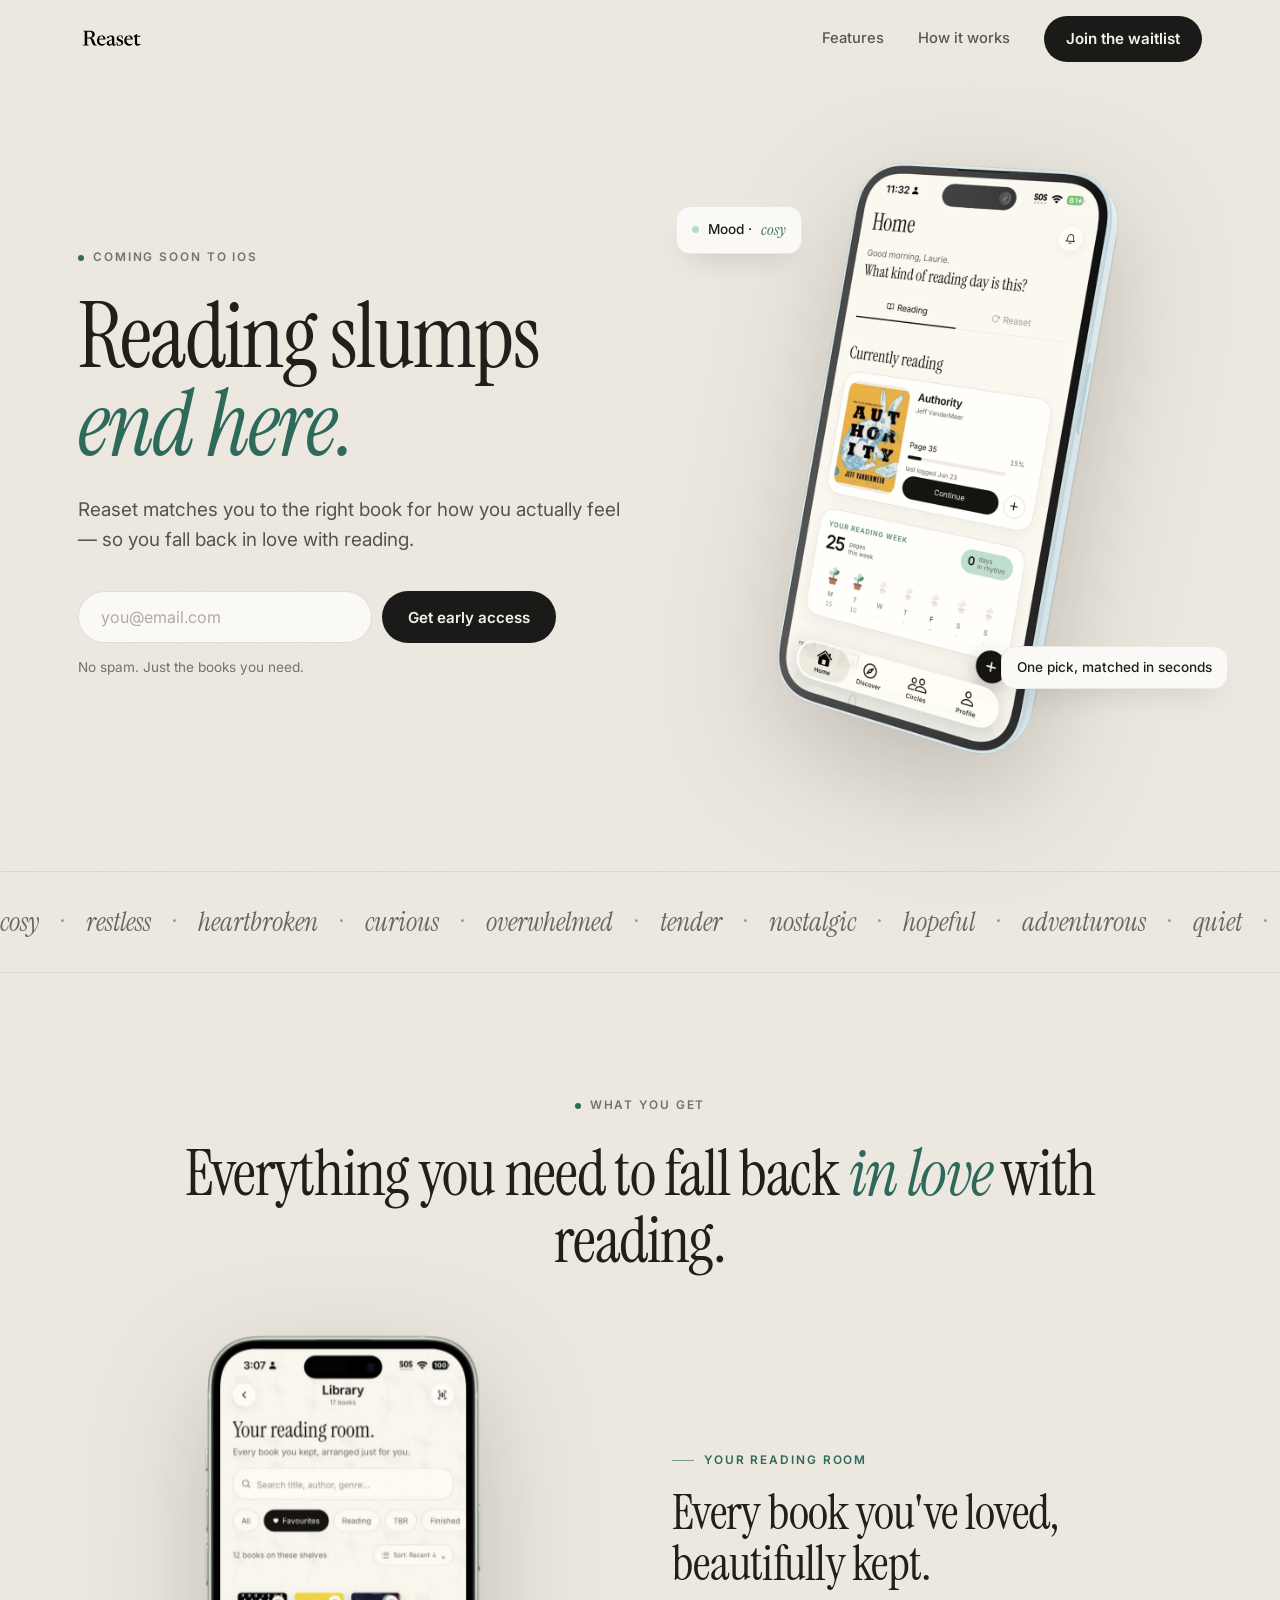
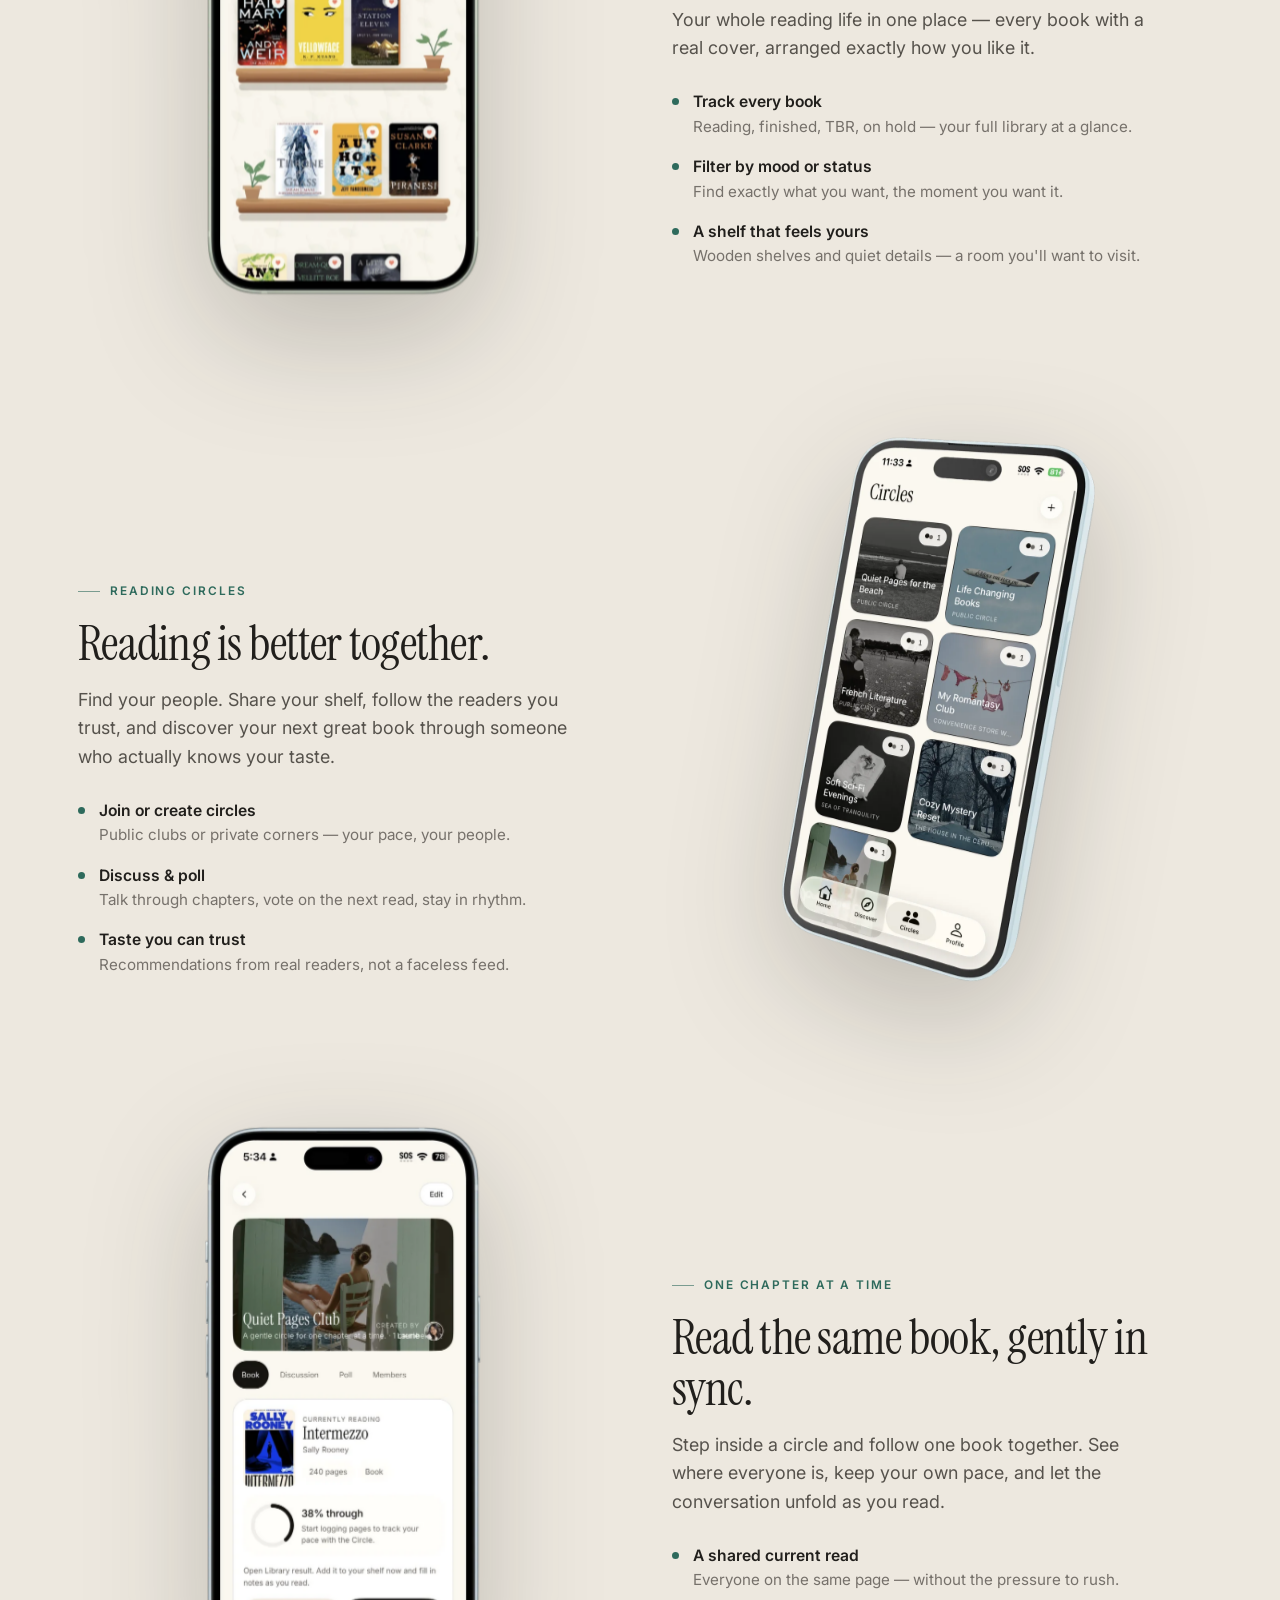
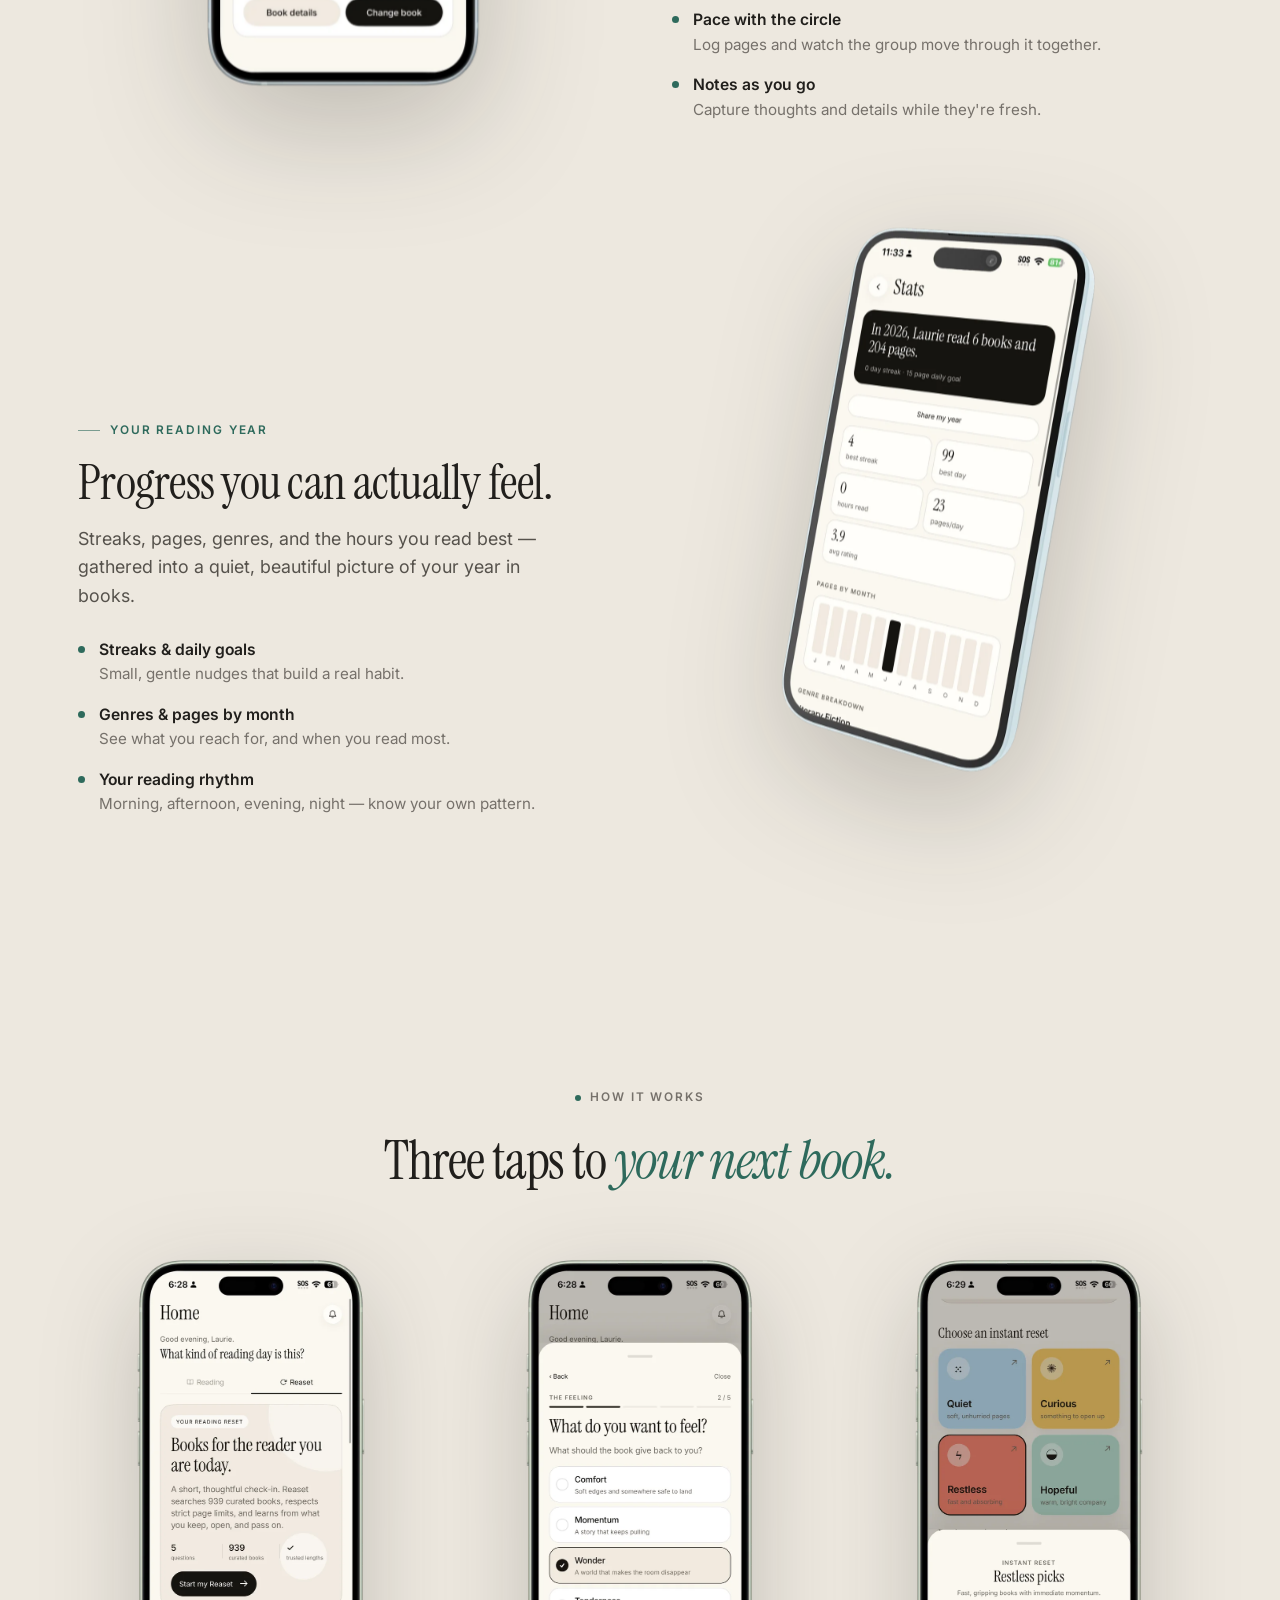
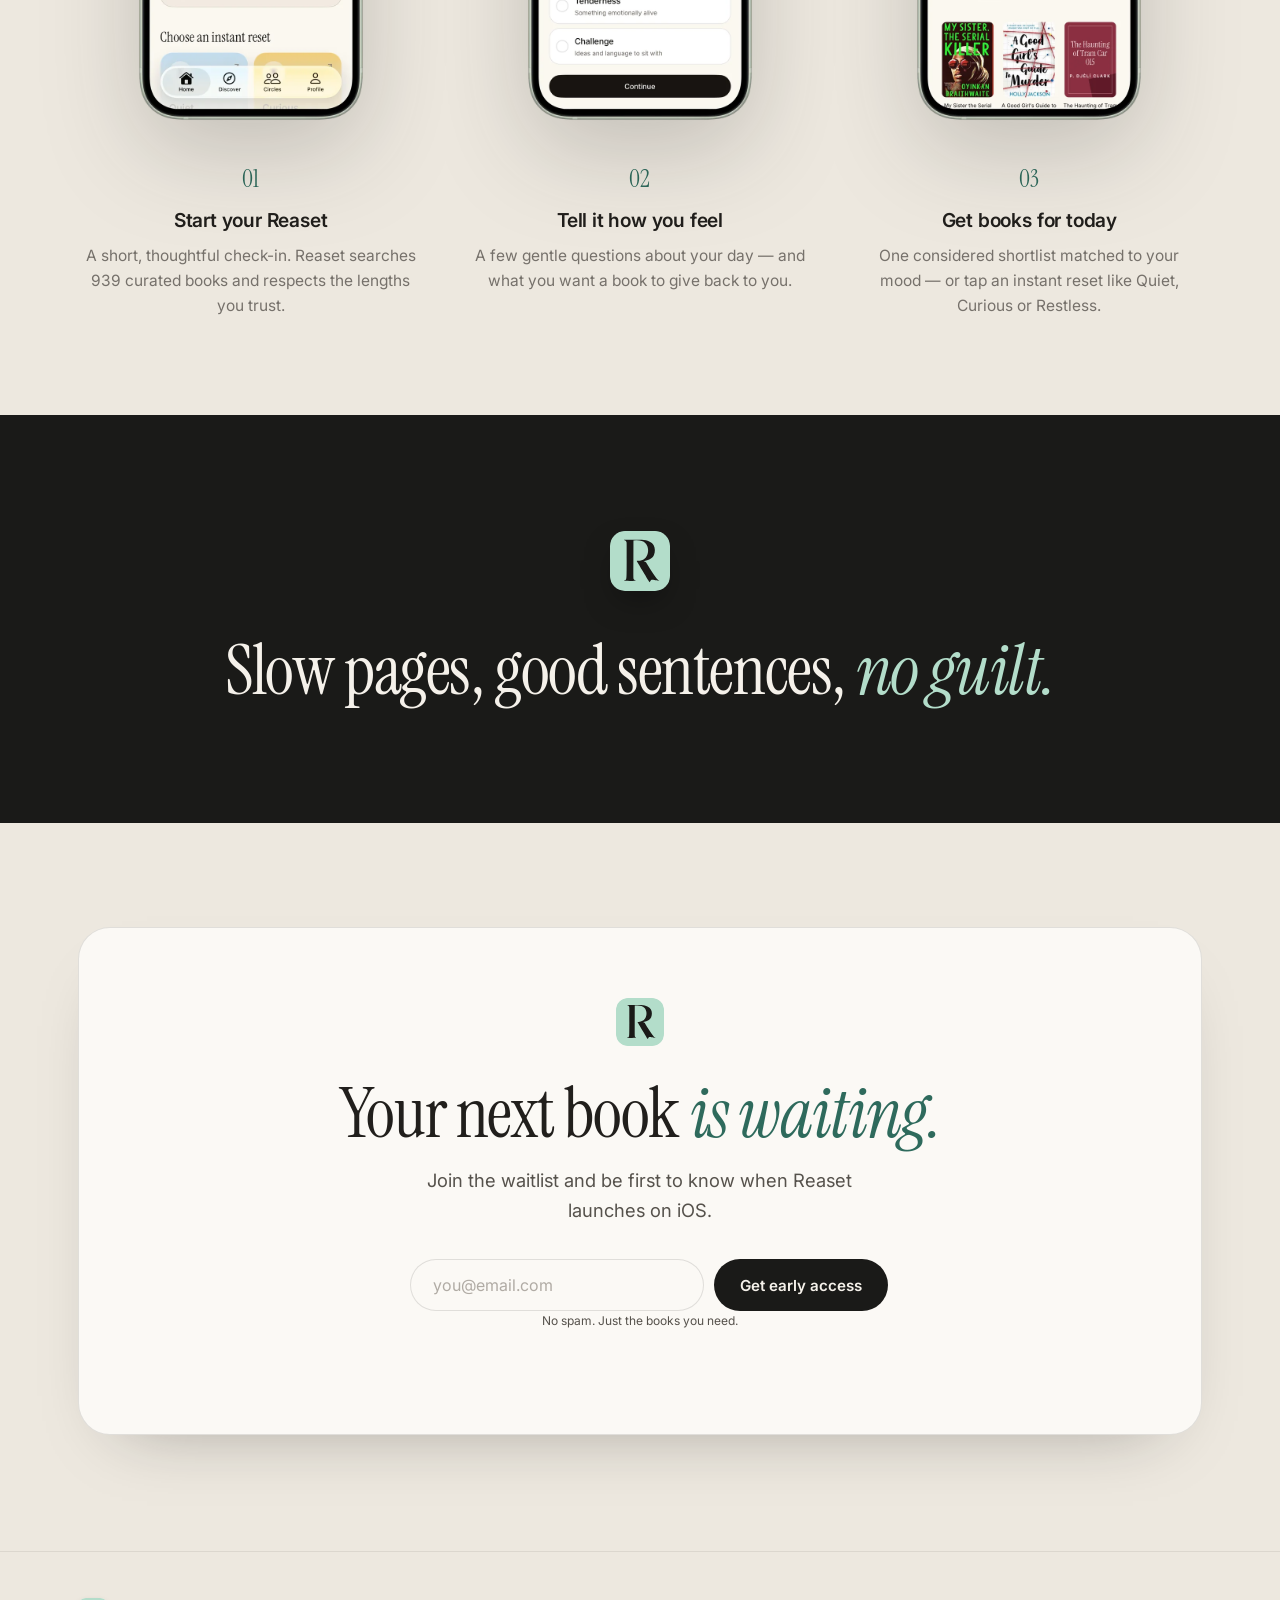
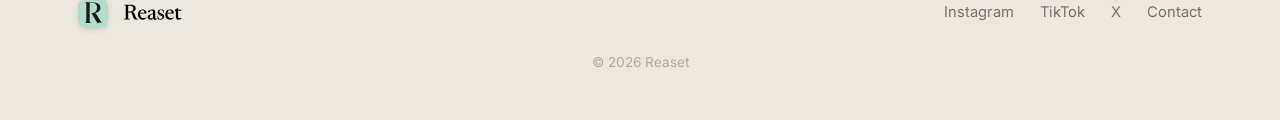
==== commit 80277124: "Add files via upload" ====
--- a/index.html
+++ b/index.html
@@ -4,524 +4,493 @@
 <meta charset="UTF-8" />
 <meta name="viewport" content="width=device-width, initial-scale=1.0" />
 <title>Reaset — Your reading slump recovery app</title>
+<meta name="description" content="Reaset matches you to the right book for how you actually feel — so you fall back in love with reading. Coming soon to iOS." />
+<link rel="icon" href="[data-uri]" />
 <link rel="preconnect" href="https://fonts.googleapis.com" />
 <link rel="preconnect" href="https://fonts.gstatic.com" crossorigin />
-<link href="https://fonts.googleapis.com/css2?family=Instrument+Serif:ital@0;1&family=Inter:wght@400;500&display=swap" rel="stylesheet" />
+<link href="https://fonts.googleapis.com/css2?family=Instrument+Serif:ital@0;1&family=Inter:wght@400;500;600&display=swap" rel="stylesheet" />
 <style>
-*, *::before, *::after { box-sizing: border-box; margin: 0; padding: 0; }
-
-:root {
-  --cream: #EDE8DF;
-  --cream-2: #F5F1EA;
-  --black: #1A1A18;
-  --gray: #7A7570;
-  --gray-light: #B5B0AA;
-  --line: rgba(26,26,24,0.10);
-  --white: #FFFFFF;
-  --blue: #B8CDD9;
-  --amber: #E2B547;
-  --terracotta: #CE7E6C;
-  --sage: #9DC3BB;
-  --serif: 'Instrument Serif', Georgia, serif;
-  --sans: 'Inter', -apple-system, BlinkMacSystemFont, sans-serif;
-  --ease: cubic-bezier(0.16, 1, 0.3, 1);
-}
-
-html { scroll-behavior: smooth; }
-
-body {
-  background: var(--cream);
-  color: var(--black);
-  font-family: var(--sans);
-  font-size: 16px;
-  line-height: 1.6;
-  -webkit-font-smoothing: antialiased;
-  overflow-x: hidden;
-}
-
-/* REVEAL ANIMATIONS */
-.reveal { opacity: 0; transform: translateY(24px); transition: opacity 0.9s var(--ease), transform 0.9s var(--ease); }
-.reveal.in { opacity: 1; transform: none; }
-.reveal.d1 { transition-delay: 0.08s; }
-.reveal.d2 { transition-delay: 0.16s; }
-.reveal.d3 { transition-delay: 0.24s; }
-.reveal.d4 { transition-delay: 0.32s; }
-
-/* PHONE REVEAL */
-.phone-reveal { opacity: 0; transform: translateY(40px) scale(0.97); transition: opacity 1.1s var(--ease), transform 1.1s var(--ease); }
-.phone-reveal.in { opacity: 1; transform: none; }
-
-/* NAV */
-.nav-wrap {
-  position: sticky; top: 0; z-index: 50;
-  display: flex; align-items: center; justify-content: space-between;
-  padding: 1.5rem 2.5rem; max-width: 1200px; margin: 0 auto;
-}
-.nav-bg {
-  position: fixed; top: 0; left: 0; right: 0; height: 72px; z-index: 40;
-  background: rgba(237,232,223,0); backdrop-filter: blur(0px);
-  transition: background 0.4s ease, backdrop-filter 0.4s ease; pointer-events: none;
-}
-.nav-bg.on { background: rgba(237,232,223,0.8); backdrop-filter: blur(14px); }
-.logo { font-family: var(--serif); font-size: 1.5rem; color: var(--black); text-decoration: none; letter-spacing: -0.01em; }
-.pill {
-  background: var(--black); color: var(--white); border: none; border-radius: 100px;
-  padding: 0.65rem 1.4rem; font-family: var(--sans); font-size: 0.875rem; font-weight: 500;
-  cursor: pointer; text-decoration: none; display: inline-block;
-  transition: transform 0.2s var(--ease), opacity 0.18s;
-}
-.pill:hover { opacity: 0.84; transform: translateY(-1px); }
-.pill-outline {
-  background: transparent; color: var(--black); border: 1.5px solid var(--black); border-radius: 100px;
-  padding: 0.65rem 1.4rem; font-family: var(--sans); font-size: 0.875rem; font-weight: 500;
-  cursor: pointer; text-decoration: none; display: inline-block;
-  transition: background 0.18s, color 0.18s;
-}
-.pill-outline:hover { background: var(--black); color: var(--white); }
-
-/* PHONE FRAME */
-.phone {
-  border-radius: 44px;
-  overflow: hidden;
-  box-shadow: 0 50px 100px -30px rgba(26,26,24,0.45), 0 0 0 1.5px rgba(26,26,24,0.08);
-  flex-shrink: 0;
-}
-.phone img { display: block; width: 100%; height: 100%; object-fit: cover; object-position: top center; }
-
-/* ─── HERO ─────────────────────── */
-.hero {
-  min-height: 100vh;
-  max-width: 1200px;
-  margin: 0 auto;
-  padding: 0 2.5rem;
-  display: grid;
-  grid-template-columns: 1fr 1fr;
-  gap: 4rem;
-  align-items: center;
-}
-.hero-text { padding: 6rem 0; }
-.eyebrow {
-  font-size: 0.75rem; letter-spacing: 0.18em; text-transform: uppercase;
-  color: var(--gray); margin-bottom: 1.75rem;
-}
-.hero h1 {
-  font-family: var(--serif); font-weight: 400;
-  font-size: clamp(3.2rem, 6vw, 5.5rem);
-  line-height: 1.02; letter-spacing: -0.02em;
-  margin-bottom: 1.5rem;
-}
-.hero h1 em { font-style: italic; color: var(--gray); }
-.hero-sub {
-  font-size: 1.1rem; color: var(--gray); line-height: 1.75;
-  max-width: 38ch; margin-bottom: 2.5rem;
-}
-.form-row { display: flex; gap: 0.625rem; margin-bottom: 1rem; }
-.form-row input {
-  flex: 1; padding: 0.8rem 1.2rem;
-  border: 1.5px solid var(--gray-light); border-radius: 100px;
-  font-family: var(--sans); font-size: 0.95rem;
-  background: var(--white); color: var(--black); outline: none;
-  transition: border-color 0.18s;
-}
-.form-row input::placeholder { color: var(--gray-light); }
-.form-row input:focus { border-color: var(--black); }
-.form-note { font-size: 0.8rem; color: var(--gray-light); }
-
-.hero-visual {
-  display: flex;
-  justify-content: center;
-  align-items: center;
-  padding: 4rem 0;
-}
-.hero-visual .phone {
-  width: 290px;
-  aspect-ratio: 390/844;
-}
-
-/* ─── DIVIDER ───────────────────── */
-.divider { max-width: 1200px; margin: 0 auto; padding: 0 2.5rem; }
-.divider hr { border: none; border-top: 1px solid var(--line); }
-
-/* ─── MOODS ─────────────────────── */
-.moods {
-  max-width: 1200px; margin: 0 auto;
-  padding: 6rem 2.5rem;
-}
-.section-label {
-  font-size: 0.75rem; letter-spacing: 0.18em; text-transform: uppercase;
-  color: var(--gray); margin-bottom: 1rem;
-}
-.section-heading {
-  font-family: var(--serif); font-weight: 400;
-  font-size: clamp(2.2rem, 4vw, 3.2rem);
-  line-height: 1.1; letter-spacing: -0.015em;
-}
-.section-heading em { font-style: italic; color: var(--gray); }
-.moods-head { margin-bottom: 4rem; }
-.feat-grid {
-  display: grid; grid-template-columns: repeat(2, 1fr); gap: 1.25rem;
-}
-.feat-card {
-  border-radius: 24px; padding: 2.5rem;
-  min-height: 300px; display: flex; flex-direction: column; gap: 0;
-  cursor: default;
-  opacity: 0; transform: translateY(28px);
-  transition: opacity 0.85s var(--ease), transform 0.85s var(--ease), box-shadow 0.3s;
-}
-.feat-grid.in .feat-card { opacity: 1; transform: none; }
-.feat-grid.in .feat-card:nth-child(1) { transition-delay: 0.05s; }
-.feat-grid.in .feat-card:nth-child(2) { transition-delay: 0.15s; }
-.feat-grid.in .feat-card:nth-child(3) { transition-delay: 0.1s; }
-.feat-grid.in .feat-card:nth-child(4) { transition-delay: 0.2s; }
-.feat-card:hover { box-shadow: 0 28px 60px -28px rgba(26,26,24,0.45); transform: translateY(-4px); }
-.feat-num {
-  font-family: var(--serif); font-style: italic; font-size: 0.85rem;
-  opacity: 0.4; margin-bottom: 2rem; display: block;
-}
-.feat-card h3 {
-  font-family: var(--serif); font-weight: 400;
-  font-size: clamp(1.6rem, 2.5vw, 2rem);
-  line-height: 1.1; letter-spacing: -0.015em;
-  margin-bottom: 1.25rem;
-}
-.feat-card p {
-  font-size: 0.95rem; line-height: 1.75; opacity: 0.7;
-  max-width: 38ch; margin-top: auto;
-}
-.feat-blue { background: var(--blue); } .feat-blue * { color: #1f3a47; }
-.feat-amber { background: var(--amber); } .feat-amber * { color: #5c4410; }
-.feat-terra { background: var(--terracotta); } .feat-terra * { color: #5e2a1d; }
-.feat-sage { background: var(--sage); } .feat-sage * { color: #22463f; }
-
-/* ─── FEATURE (screenshot 2) ─────── */
-.feature {
-  max-width: 1200px; margin: 0 auto;
-  padding: 6rem 2.5rem;
-  display: grid;
-  grid-template-columns: 1fr 1fr;
-  gap: 6rem;
-  align-items: center;
-}
-.feature-visual { display: flex; justify-content: flex-end; }
-.feature-visual .phone {
-  width: 280px;
-  aspect-ratio: 390/844;
-}
-.feature-text { display: flex; flex-direction: column; gap: 1.5rem; }
-.feature-text .section-heading { margin-bottom: 0.5rem; }
-.feature-desc { font-size: 1rem; color: var(--gray); line-height: 1.75; max-width: 36ch; }
-.feature-points { display: flex; flex-direction: column; gap: 1.1rem; margin-top: 0.5rem; }
-.feature-point { display: flex; gap: 1rem; align-items: flex-start; }
-.feature-point-icon {
-  width: 28px; height: 28px; border-radius: 50%;
-  background: var(--cream-2); border: 1px solid var(--line);
-  display: flex; align-items: center; justify-content: center;
-  flex-shrink: 0; margin-top: 0.1rem; font-size: 0.7rem;
-}
-.feature-point-text h4 {
-  font-family: var(--serif); font-weight: 400; font-size: 1.05rem; margin-bottom: 0.2rem;
-}
-.feature-point-text p { font-size: 0.9rem; color: var(--gray); line-height: 1.6; }
-
-/* ─── QUOTE ─────────────────────── */
-.quote-section {
-  max-width: 1200px; margin: 0 auto;
-  padding: 6rem 2.5rem; text-align: center;
-}
-.quote-section blockquote {
-  font-family: var(--serif); font-style: italic;
-  font-size: clamp(2rem, 4.5vw, 3.2rem);
-  line-height: 1.2; letter-spacing: -0.01em;
-  max-width: 16ch; margin: 0 auto;
-}
-.quote-section cite {
-  display: block; margin-top: 1.5rem;
-  font-style: normal; font-size: 0.8rem;
-  letter-spacing: 0.08em; color: var(--gray);
-}
-
-/* ─── CTA ───────────────────────── */
-.cta-section {
-  max-width: 1200px; margin: 0 auto;
-  padding: 7rem 2.5rem; text-align: center;
-}
-.cta-section h2 {
-  font-family: var(--serif); font-weight: 400;
-  font-size: clamp(2.8rem, 6.5vw, 5rem);
-  line-height: 1.04; letter-spacing: -0.02em; margin-bottom: 1.25rem;
-}
-.cta-section h2 em { font-style: italic; color: var(--gray); }
-.cta-section p { color: var(--gray); font-size: 1.05rem; margin-bottom: 2.5rem; }
-.form-center { display: flex; gap: 0.625rem; max-width: 430px; margin: 0 auto; }
-.form-center input {
-  flex: 1; padding: 0.8rem 1.2rem;
-  border: 1.5px solid var(--gray-light); border-radius: 100px;
-  font-family: var(--sans); font-size: 0.95rem;
-  background: var(--white); color: var(--black); outline: none;
-  transition: border-color 0.18s;
-}
-.form-center input::placeholder { color: var(--gray-light); }
-.form-center input:focus { border-color: var(--black); }
-
-/* ─── FOOTER ────────────────────── */
-footer { border-top: 1px solid var(--line); }
-.footer-inner {
-  max-width: 1200px; margin: 0 auto;
-  padding: 2.5rem 2.5rem;
-  display: flex; justify-content: space-between; align-items: center;
-  flex-wrap: wrap; gap: 1.25rem;
-}
-.footer-logo { font-family: var(--serif); font-size: 1.2rem; color: var(--black); text-decoration: none; }
-.footer-links { display: flex; gap: 1.75rem; flex-wrap: wrap; }
-.footer-links a { font-size: 0.875rem; color: var(--gray); text-decoration: none; transition: color 0.15s; }
-.footer-links a:hover { color: var(--black); }
-.footer-copy { font-size: 0.8rem; color: var(--gray-light); }
-
-/* ─── RESPONSIVE ────────────────── */
-@media (max-width: 900px) {
-  .hero { grid-template-columns: 1fr; min-height: auto; gap: 0; }
-  .hero-text { padding: 5rem 0 2rem; }
-  .hero-visual { padding: 2rem 0 4rem; }
-  .hero-visual .phone { width: 240px; }
-  .feat-grid { grid-template-columns: 1fr; max-width: 520px; margin: 0 auto; }
-  .feature { grid-template-columns: 1fr; gap: 3rem; }
-  .feature-visual { justify-content: center; }
-  .form-row, .form-center { flex-direction: column; }
-  .footer-inner { flex-direction: column; text-align: center; }
-  .footer-links { justify-content: center; }
-}
-@media (max-width: 480px) {
-  .nav-wrap, .moods, .feature, .quote-section, .cta-section, .divider, .footer-inner { padding-left: 1.25rem; padding-right: 1.25rem; }
-  .hero { padding: 0 1.25rem; }
-}
-@media (prefers-reduced-motion: reduce) {
-  .reveal, .mood-card, .phone-reveal { transition: none !important; opacity: 1 !important; transform: none !important; }
-}
+  *, *::before, *::after { box-sizing: border-box; margin: 0; padding: 0; }
+
+  :root {
+    --cream: #EDE8DF;
+    --cream-2: #F5F1EA;
+    --cream-3: #FBF9F5;
+    --black: #1A1A18;
+    --ink: #211F1C;
+    --gray: #76716B;
+    --gray-light: #B0ABA4;
+    --line: rgba(26,26,24,0.12);
+    --hair: rgba(26,26,24,0.08);
+    --white: #FFFFFF;
+    --mint: #B3DDCA;          /* app icon background */
+    --accent: #2E6A5C;        /* deep sage, text accent */
+    --serif: 'Instrument Serif', Georgia, serif;
+    --sans: 'Inter', -apple-system, BlinkMacSystemFont, sans-serif;
+    --ease: cubic-bezier(0.16, 1, 0.3, 1);
+    --maxw: 1180px;
+  }
+
+  html { scroll-behavior: smooth; -webkit-text-size-adjust: 100%; }
+  body {
+    font-family: var(--sans); background: var(--cream); color: var(--ink);
+    line-height: 1.6; overflow-x: hidden;
+    -webkit-font-smoothing: antialiased; text-rendering: optimizeLegibility;
+  }
+
+  /* whisper of grain, no colour */
+  .grain {
+    position: fixed; inset: 0; z-index: 0; pointer-events: none; opacity: 0.22; mix-blend-mode: multiply;
+    background-image: url("data:image/svg+xml,%3Csvg xmlns='http://www.w3.org/2000/svg' width='140' height='140'%3E%3Cfilter id='n'%3E%3CfeTurbulence type='fractalNoise' baseFrequency='0.85' numOctaves='2'/%3E%3C/filter%3E%3Crect width='100%25' height='100%25' filter='url(%23n)' opacity='0.05'/%3E%3C/svg%3E");
+  }
+  .wrap { position: relative; z-index: 2; }
+  .container { width: 100%; max-width: var(--maxw); margin: 0 auto; padding: 0 28px; }
+
+  /* logos */
+  .appicon { width: 30px; height: 30px; border-radius: 8px; display: block; box-shadow: 0 1px 0 rgba(255,255,255,0.4) inset, 0 2px 6px -2px rgba(26,26,24,0.25); }
+  .wordmark { height: 24px; width: 67px; display: block; }
+
+  /* ---------- NAV ---------- */
+  nav { position: relative; z-index: 100; }
+  .nav-inner { display: flex; align-items: center; justify-content: space-between; height: 78px; }
+  .brand { display: flex; align-items: center; gap: 11px; text-decoration: none; }
+  .nav-links { display: flex; align-items: center; gap: 34px; }
+  .nav-links a.lnk { color: var(--ink); text-decoration: none; font-size: 0.92rem; font-weight: 500; opacity: 0.72; transition: opacity .3s; }
+  .nav-links a.lnk:hover { opacity: 1; }
+  .btn {
+    display: inline-flex; align-items: center; justify-content: center; gap: 8px;
+    font-family: var(--sans); font-weight: 600; font-size: 0.95rem;
+    background: var(--black); color: var(--cream-2); border: none; border-radius: 100px;
+    padding: 13px 26px; cursor: pointer; text-decoration: none; white-space: nowrap;
+    transition: transform .4s var(--ease), box-shadow .4s var(--ease), background .3s, color .3s;
+  }
+  .btn:hover { transform: translateY(-2px); box-shadow: 0 10px 22px -10px rgba(26,26,24,0.45); }
+  .btn:active { transform: translateY(0); }
+  .nav-cta { padding: 11px 22px; }
+  @media (max-width: 760px){ .nav-links a.lnk { display: none; } }
+
+  /* ---------- HERO ---------- */
+  .hero { padding: 56px 0 84px; }
+  .hero-grid { display: grid; grid-template-columns: 1.05fr 0.95fr; gap: 48px; align-items: center; }
+  .eyebrow { display: inline-flex; align-items: center; gap: 9px; font-size: 0.74rem; font-weight: 600;
+    letter-spacing: 0.16em; text-transform: uppercase; color: var(--gray); margin-bottom: 26px; }
+  .eyebrow .dot { width: 6px; height: 6px; border-radius: 50%; background: var(--accent); }
+  h1 { font-family: var(--serif); font-weight: 400; font-size: clamp(3.2rem, 7vw, 5.6rem);
+    line-height: 0.98; letter-spacing: -0.02em; margin-bottom: 26px; }
+  h1 em { font-style: italic; color: var(--accent); }
+  .hero-sub { font-size: 1.18rem; color: #56524C; max-width: 30em; margin-bottom: 36px; }
+
+  .form { display: flex; gap: 10px; max-width: 460px; }
+  .form input { flex: 1; font-family: var(--sans); font-size: 1rem; color: var(--ink);
+    background: var(--cream-3); border: 1px solid var(--line); border-radius: 100px; padding: 15px 22px;
+    outline: none; transition: border-color .3s, box-shadow .3s; }
+  .form input::placeholder { color: var(--gray-light); }
+  .form input:focus { border-color: var(--accent); box-shadow: 0 0 0 3px rgba(46,106,92,0.16); }
+  .form .btn { padding: 15px 26px; }
+  .form-note { font-size: 0.85rem; color: var(--gray); margin-top: 14px; }
+
+  .hero-visual { position: relative; display: flex; justify-content: center; align-items: center; min-height: 560px; }
+  .phone-img { position: relative; z-index: 2; width: 100%; height: auto;
+    filter: drop-shadow(0 40px 60px rgba(26,26,24,0.22)); }
+  .hero-visual .phone-img { max-width: 392px; animation: float 7s ease-in-out infinite; }
+  @keyframes float { 0%,100% { transform: translateY(0) rotate(0deg); } 50% { transform: translateY(-15px) rotate(-0.4deg); } }
+
+  .chip { position: absolute; z-index: 3; background: var(--cream-3); border: 1px solid var(--hair);
+    border-radius: 14px; padding: 10px 15px; font-size: 0.85rem; font-weight: 500; color: var(--ink);
+    box-shadow: 0 14px 30px -16px rgba(26,26,24,0.28); display: flex; align-items: center; gap: 9px;
+    animation: float 7s ease-in-out infinite; }
+  .chip .md { width: 7px; height: 7px; border-radius: 50%; background: var(--mint); }
+  .chip i { font-style: italic; font-family: var(--serif); font-size: 1.02rem; color: var(--accent); }
+  .chip.c1 { top: 11%; left: -3%; animation-delay: .5s; }
+  .chip.c2 { bottom: 15%; right: -5%; animation-delay: 1.3s; }
+  @media (max-width: 980px){
+    .hero-grid { grid-template-columns: 1fr; gap: 12px; text-align: center; }
+    .eyebrow, .form, .hero-sub { margin-left: auto; margin-right: auto; }
+    .form { justify-content: center; }
+    .hero-visual { min-height: 470px; margin-top: 18px; }
+    .chip.c1 { left: 3%; } .chip.c2 { right: 3%; }
+  }
+  @media (max-width: 520px){ .form { flex-direction: column; } .chip { display: none; } }
+
+  /* ---------- MARQUEE ---------- */
+  .marquee-band { padding: 28px 0; border-top: 1px solid var(--hair); border-bottom: 1px solid var(--hair); overflow: hidden; }
+  .marquee { display: flex; width: max-content; animation: marquee 42s linear infinite; }
+  .marquee span { font-family: var(--serif); font-style: italic; font-size: 1.7rem; color: #6B665F; white-space: nowrap; }
+  .marquee span .sep { color: var(--accent); font-style: normal; padding: 0 22px; opacity: 0.55; }
+  @keyframes marquee { to { transform: translateX(-50%); } }
+
+  /* ---------- INTRO ---------- */
+  .intro { text-align: center; padding: 118px 0 26px; }
+  .intro .eyebrow { justify-content: center; }
+  .intro h2 { font-family: var(--serif); font-weight: 400; letter-spacing: -0.02em;
+    font-size: clamp(2.4rem, 5vw, 4rem); line-height: 1.04; max-width: 15em; margin: 0 auto; }
+  .intro h2 em { font-style: italic; color: var(--accent); }
+
+  /* ---------- FEATURES ---------- */
+  .feature { padding: 64px 0; }
+  .feature-grid { display: grid; grid-template-columns: 1fr 1fr; gap: 64px; align-items: center; }
+  .feature.rev .feature-grid { direction: rtl; }
+  .feature.rev .feature-grid > * { direction: ltr; }
+  .kicker { display: inline-flex; align-items: center; gap: 10px; font-size: 0.74rem; font-weight: 600;
+    letter-spacing: 0.16em; text-transform: uppercase; color: var(--accent); margin-bottom: 18px; }
+  .kicker::before { content: ''; width: 22px; height: 1px; background: var(--accent); opacity: 0.6; }
+  .feature-copy h3 { font-family: var(--serif); font-weight: 400; letter-spacing: -0.015em;
+    font-size: clamp(2.1rem, 4vw, 3.05rem); line-height: 1.04; margin-bottom: 16px; }
+  .feature-copy p.lead { font-size: 1.12rem; color: #56524C; max-width: 28em; margin-bottom: 26px; }
+  .mini { list-style: none; display: flex; flex-direction: column; gap: 15px; }
+  .mini li { display: flex; gap: 14px; align-items: flex-start; }
+  .mini .mk { flex-shrink: 0; width: 7px; height: 7px; border-radius: 50%; background: var(--accent); margin-top: 9px; }
+  .mini b { font-weight: 600; font-size: 0.98rem; }
+  .mini span { color: var(--gray); font-size: 0.95rem; display: block; }
+
+  .feature-visual { position: relative; display: flex; justify-content: center; align-items: center; }
+  .feature-visual .phone-img { max-width: 360px; }
+  .feature-visual.is-portrait .phone-img { max-width: 296px; }
+
+  @media (max-width: 920px){
+    .feature-grid { grid-template-columns: 1fr; gap: 28px; }
+    .feature.rev .feature-grid { direction: ltr; }
+    .feature-copy { text-align: center; }
+    .feature-copy .mini { max-width: 340px; margin: 0 auto; text-align: left; }
+    .feature-copy p.lead { margin-left: auto; margin-right: auto; }
+    .kicker { justify-content: center; }
+    .feature { padding: 48px 0; }
+  }
+
+  /* ---------- HOW IT WORKS ---------- */
+  .how { padding: 104px 0 96px; }
+  .how-head { text-align: center; margin-bottom: 60px; }
+  .how-head .eyebrow { justify-content: center; }
+  .how-head h2 { font-family: var(--serif); font-weight: 400; font-size: clamp(2.2rem, 4.6vw, 3.4rem);
+    letter-spacing: -0.02em; line-height: 1.04; }
+  .how-head h2 em { font-style: italic; color: var(--accent); }
+  .steps { display: grid; grid-template-columns: repeat(3, 1fr); gap: 44px; }
+  .step { text-align: center; }
+  .step .shot { width: 100%; max-width: 244px; height: auto; margin: 0 auto 30px; display: block;
+    filter: drop-shadow(0 30px 48px rgba(26,26,24,0.20)); }
+  .step .num { display: inline-block; font-family: var(--serif); font-size: 1.5rem; color: var(--accent); margin-bottom: 6px; }
+  .step h4 { font-size: 1.2rem; font-weight: 600; margin-bottom: 9px; letter-spacing: -0.01em; }
+  .step p { color: var(--gray); font-size: 0.97rem; max-width: 22em; margin: 0 auto; }
+  @media (max-width: 820px){
+    .steps { grid-template-columns: 1fr; gap: 56px; }
+    .step .shot { max-width: 230px; }
+  }
+
+  /* ---------- DARK BAND ---------- */
+  .band { padding: 116px 0; background: var(--black); color: var(--cream-2); text-align: center; }
+  .band .tile { width: 60px; height: 60px; border-radius: 15px; margin: 0 auto 34px;
+    box-shadow: 0 14px 36px -14px rgba(0,0,0,0.7); }
+  .band h2 { font-family: var(--serif); font-weight: 400; color: var(--cream-2);
+    font-size: clamp(2.6rem, 5.8vw, 4.4rem); line-height: 1.06; letter-spacing: -0.02em; max-width: 12em; margin: 0 auto; }
+  .band h2 em { font-style: italic; color: var(--mint); }
+
+  /* ---------- CTA ---------- */
+  .cta { padding: 104px 0 116px; text-align: center; }
+  .cta-card { background: var(--cream-3); border: 1px solid var(--line); border-radius: 32px;
+    padding: 70px 40px; box-shadow: 0 30px 70px -44px rgba(26,26,24,0.4); }
+  .cta-card .tile { width: 48px; height: 48px; border-radius: 12px; margin: 0 auto 24px; }
+  .cta h2 { font-family: var(--serif); font-weight: 400; font-size: clamp(2.6rem, 6vw, 4.4rem);
+    line-height: 1; letter-spacing: -0.02em; margin-bottom: 18px; }
+  .cta h2 em { font-style: italic; color: var(--accent); }
+  .cta p { font-size: 1.15rem; color: #56524C; max-width: 26em; margin: 0 auto 34px; }
+  .cta .form { margin: 0 auto; }
+  .cta .form-note { font-size: 0.75rem; }
+
+  /* ---------- FOOTER ---------- */
+  footer { border-top: 1px solid var(--hair); padding: 46px 0; }
+  .foot { display: flex; align-items: center; justify-content: space-between; flex-wrap: wrap; gap: 18px; }
+  .foot-brand { display: flex; align-items: center; gap: 11px; text-decoration: none; }
+  .foot-links { display: flex; gap: 26px; }
+  .foot-links a { color: var(--gray); text-decoration: none; font-size: 0.92rem; transition: color .3s; }
+  .foot-links a:hover { color: var(--ink); }
+  .foot .copy { color: var(--gray-light); font-size: 0.85rem; width: 100%; text-align: center; padding-top: 6px; }
+
+  /* ---------- REVEAL ---------- */
+  .reveal { opacity: 0; transform: translateY(30px); transition: opacity 1s var(--ease), transform 1.1s var(--ease); }
+  .reveal.from-left { transform: translateX(-52px) translateY(14px); }
+  .reveal.from-right { transform: translateX(52px) translateY(14px); }
+  .reveal.in { opacity: 1; transform: none; }
+  .d1 { transition-delay: .08s; } .d2 { transition-delay: .16s; } .d3 { transition-delay: .24s; }
+  .feature-visual .phone-img { will-change: transform; }
+
+  @media (prefers-reduced-motion: reduce){
+    *, *::before, *::after { animation: none !important; transition: none !important; }
+    .reveal { opacity: 1; transform: none; }
+    html { scroll-behavior: auto; }
+  }
 </style>
 </head>
 <body>
-
-<div class="nav-bg" id="navbg"></div>
-<nav>
-  <div class="nav-wrap">
-    <a href="/" class="logo">Reaset</a>
-    <a href="#join" class="pill">Join the waitlist</a>
+<div class="grain"></div>
+
+<!-- vector logo symbols -->
+<svg width="0" height="0" style="position:absolute" aria-hidden="true">
+  <symbol id="rtile" viewBox="0 0 1500 1500">
+    <rect width="1500" height="1500" rx="336" fill="#B3DDCA"/>
+    <path fill="#1A1A18" d="M 344.804688 220.554688 C 346.492188 223.277344 355.089844 227.09375 363.917969 229.027344 C 388.246094 234.371094 410.910156 260.113281 414.75 286.765625 C 416.550781 299.25 417.296875 508.578125 416.40625 751.9375 C 414.574219 1253.722656 418.589844 1212.878906 368.941406 1234.238281 C 354.332031 1240.523438 342.382812 1246.203125 342.382812 1246.855469 C 342.382812 1247.511719 412.375 1248.046875 497.917969 1248.046875 C 583.464844 1248.046875 653.457031 1246.238281 653.457031 1244.023438 C 653.457031 1241.808594 649.234375 1239.992188 644.070312 1239.980469 C 627.160156 1239.949219 599.335938 1218.6875 591.425781 1199.761719 C 584.828125 1183.972656 583.878906 1110.71875 585.046875 707.792969 L 586.414062 234.375 L 651.679688 232.875 C 760.113281 230.375 833.484375 252.796875 884.789062 304.097656 C 918.023438 337.339844 936.566406 373.167969 945.972656 422.351562 C 955.78125 473.597656 955.734375 503.289062 945.765625 550.339844 C 919.289062 675.3125 831.589844 746.195312 703.066406 746.496094 C 670.625 746.574219 664.375 749.558594 674.246094 760.25 C 676.835938 763.050781 685.5625 777.414062 693.644531 792.164062 C 701.726562 806.914062 757.152344 899.832031 816.808594 998.652344 C 876.464844 1097.472656 939.1875 1201.894531 956.203125 1230.707031 L 987.136719 1283.09375 L 1006.808594 1254.933594 C 1035.601562 1213.722656 1039.628906 1212.65625 1110.683594 1227.382812 C 1143.871094 1234.257812 1186.707031 1241.332031 1205.882812 1243.109375 L 1240.742188 1246.328125 L 1217.585938 1234.382812 C 1186.792969 1218.496094 1143.863281 1166.53125 1081.542969 1069.710938 C 954.855469 872.898438 905.535156 794.621094 905.535156 790.367188 C 905.535156 781.453125 884.664062 767.066406 861.71875 760.164062 L 838.492188 753.175781 L 859.945312 749.351562 C 991.214844 725.953125 1060.179688 682.890625 1098.886719 600.175781 C 1132.3125 528.757812 1129.007812 422.8125 1091.363281 358.621094 C 1044.003906 277.855469 946.421875 232.996094 791.992188 220.988281 C 705.914062 214.296875 340.71875 213.941406 344.804688 220.554688 "/>
+  </symbol>
+  <symbol id="wordmark" viewBox="0 0 750 270"><defs><g/><clipPath id="a50503f98b"><rect x="0" width="664" y="0" height="240"/></clipPath></defs><g transform="matrix(1, 0, 0, 1, 43, 30)"><g clip-path="url(#a50503f98b)"><g fill="#000000" fill-opacity="1"><g transform="translate(2.052223, 178.157882)"><g><path d="M 78.703125 -90.390625 C 89.171875 -90.390625 97.632812 -93.210938 104.09375 -98.859375 C 110.550781 -104.503906 113.78125 -112.726562 113.78125 -123.53125 C 113.78125 -130.351562 112.359375 -136.195312 109.515625 -141.0625 C 106.671875 -145.9375 102 -149.648438 95.5 -152.203125 C 89.007812 -154.765625 80.40625 -156.046875 69.6875 -156.046875 L 33.625 -156.046875 L 36.1875 -166.890625 L 82.46875 -166.890625 C 96.84375 -166.890625 108.375 -165.039062 117.0625 -161.34375 C 125.757812 -157.65625 132.054688 -152.703125 135.953125 -146.484375 C 139.847656 -140.273438 141.796875 -133.3125 141.796875 -125.59375 C 141.796875 -118.363281 140.050781 -111.828125 136.5625 -105.984375 C 133.070312 -100.140625 127.894531 -95.328125 121.03125 -91.546875 C 114.164062 -87.773438 105.65625 -85.359375 95.5 -84.296875 L 95.5 -85.03125 C 102.25 -84.707031 107.691406 -83.648438 111.828125 -81.859375 C 115.972656 -80.078125 119.445312 -77.316406 122.25 -73.578125 C 125.050781 -69.835938 127.585938 -64.882812 129.859375 -58.71875 L 143.015625 -25.34375 C 145.285156 -19.570312 147.394531 -15.363281 149.34375 -12.71875 C 151.300781 -10.082031 153.515625 -8.441406 155.984375 -7.796875 C 158.460938 -7.148438 161.613281 -6.828125 165.4375 -6.828125 L 165.4375 0.125 C 156.332031 0.769531 148.9375 1.007812 143.25 0.84375 C 137.570312 0.6875 133.023438 -0.117188 129.609375 -1.578125 C 126.203125 -3.046875 123.460938 -5.34375 121.390625 -8.46875 C 119.316406 -11.59375 117.304688 -15.710938 115.359375 -20.828125 L 101.96875 -56.40625 C 99.6875 -62.570312 97.550781 -67.320312 95.5625 -70.65625 C 93.570312 -73.988281 91.257812 -76.300781 88.625 -77.59375 C 85.988281 -78.894531 82.554688 -79.546875 78.328125 -79.546875 L 35.8125 -79.546875 L 33.140625 -90.390625 Z M 56.15625 -166.890625 L 56.15625 -10.71875 L 75.65625 -4.5 L 75.65625 0 L 9.015625 0 L 9.015625 -4.5 L 28.625 -10.71875 L 28.625 -156.171875 L 9.015625 -162.390625 L 9.015625 -166.890625 Z M 56.15625 -166.890625 "/></g></g></g><g fill="#000000" fill-opacity="1"><g transform="translate(160.169004, 178.157882)"><g><path d="M 62 -113.78125 C 70.613281 -113.78125 78.023438 -111.953125 84.234375 -108.296875 C 90.453125 -104.640625 95.367188 -99.316406 98.984375 -92.328125 C 102.597656 -85.347656 104.8125 -76.863281 105.625 -66.875 L 28.390625 -66.875 L 28.5 -75.40625 L 91.96875 -77.484375 L 80.765625 -72 C 80.191406 -79.144531 79.050781 -85.132812 77.34375 -89.96875 C 75.644531 -94.800781 73.332031 -98.453125 70.40625 -100.921875 C 67.488281 -103.398438 63.796875 -104.640625 59.328125 -104.640625 C 53.960938 -104.640625 49.289062 -103.132812 45.3125 -100.125 C 41.332031 -97.125 38.242188 -92.535156 36.046875 -86.359375 C 33.859375 -80.191406 32.765625 -72.398438 32.765625 -62.984375 C 32.765625 -52.671875 34.46875 -44 37.875 -36.96875 C 41.289062 -29.945312 46.101562 -24.648438 52.3125 -21.078125 C 58.53125 -17.503906 65.90625 -15.71875 74.4375 -15.71875 C 78.082031 -15.71875 81.59375 -16.160156 84.96875 -17.046875 C 88.34375 -17.941406 91.613281 -19.300781 94.78125 -21.125 C 97.945312 -22.957031 100.988281 -25.253906 103.90625 -28.015625 L 106.953125 -24.734375 C 102.410156 -18.472656 97.78125 -13.3125 93.0625 -9.25 C 88.351562 -5.195312 83.378906 -2.191406 78.140625 -0.234375 C 72.910156 1.710938 67.207031 2.6875 61.03125 2.6875 C 50.875 2.6875 41.816406 0.332031 33.859375 -4.375 C 25.898438 -9.09375 19.6875 -15.675781 15.21875 -24.125 C 10.757812 -32.570312 8.53125 -42.4375 8.53125 -53.71875 C 8.53125 -64.6875 10.617188 -74.71875 14.796875 -83.8125 C 18.984375 -92.90625 25.078125 -100.171875 33.078125 -105.609375 C 41.078125 -111.054688 50.71875 -113.78125 62 -113.78125 Z M 62 -113.78125 "/></g></g></g><g fill="#000000" fill-opacity="1"><g transform="translate(268.46305, 178.157882)"><g><path d="M 76.5 -70.90625 L 77.84375 -62.984375 C 68.664062 -60.546875 61.191406 -58.128906 55.421875 -55.734375 C 49.660156 -53.335938 45.21875 -50.898438 42.09375 -48.421875 C 38.96875 -45.941406 36.796875 -43.320312 35.578125 -40.5625 C 34.359375 -37.800781 33.75 -34.71875 33.75 -31.3125 C 33.75 -25.457031 35.351562 -21.046875 38.5625 -18.078125 C 41.769531 -15.117188 45.726562 -13.640625 50.4375 -13.640625 C 54.09375 -13.640625 57.359375 -14.492188 60.234375 -16.203125 C 63.117188 -17.910156 65.414062 -20.265625 67.125 -23.265625 C 68.832031 -26.273438 69.6875 -29.726562 69.6875 -33.625 L 69.6875 -82.109375 C 69.6875 -88.359375 68.082031 -93.269531 64.875 -96.84375 C 61.664062 -100.414062 56.523438 -102.203125 49.453125 -102.203125 C 46.609375 -102.203125 43.5625 -101.878906 40.3125 -101.234375 C 37.070312 -100.585938 34.191406 -99.65625 31.671875 -98.4375 L 37.40625 -104.640625 C 37.070312 -101.390625 36.640625 -98.363281 36.109375 -95.5625 C 35.585938 -92.757812 34.976562 -90.363281 34.28125 -88.375 C 33.59375 -86.382812 32.804688 -84.820312 31.921875 -83.6875 C 30.617188 -82.3125 28.890625 -81.238281 26.734375 -80.46875 C 24.585938 -79.695312 22.375 -79.3125 20.09375 -79.3125 C 17.09375 -79.3125 14.757812 -79.914062 13.09375 -81.125 C 11.425781 -82.34375 10.59375 -84.050781 10.59375 -86.25 C 10.59375 -89.25 12.035156 -92.332031 14.921875 -95.5 C 17.804688 -98.675781 21.644531 -101.601562 26.4375 -104.28125 C 31.226562 -106.957031 36.546875 -109.109375 42.390625 -110.734375 C 48.242188 -112.359375 54.09375 -113.171875 59.9375 -113.171875 C 68.300781 -113.171875 75.019531 -111.910156 80.09375 -109.390625 C 85.164062 -106.878906 88.816406 -103.285156 91.046875 -98.609375 C 93.285156 -93.941406 94.40625 -88.359375 94.40625 -81.859375 L 94.40625 -22.046875 C 94.40625 -19.691406 94.75 -17.722656 95.4375 -16.140625 C 96.132812 -14.554688 97.171875 -13.398438 98.546875 -12.671875 C 99.929688 -11.941406 101.597656 -11.578125 103.546875 -11.578125 C 105.578125 -11.578125 107.6875 -11.921875 109.875 -12.609375 C 112.070312 -13.296875 114.265625 -14.332031 116.453125 -15.71875 L 116.453125 -10.234375 C 112.066406 -5.523438 107.703125 -2.210938 103.359375 -0.296875 C 99.015625 1.609375 94.773438 2.5625 90.640625 2.5625 C 85.921875 2.5625 82.054688 1.566406 79.046875 -0.421875 C 76.046875 -2.410156 73.816406 -5.273438 72.359375 -9.015625 C 70.898438 -12.753906 70.085938 -17.179688 69.921875 -22.296875 L 70.78125 -22.90625 C 69.476562 -17.707031 67.34375 -13.195312 64.375 -9.375 C 61.414062 -5.5625 57.84375 -2.597656 53.65625 -0.484375 C 49.476562 1.628906 44.910156 2.6875 39.953125 2.6875 C 30.941406 2.6875 23.550781 0.246094 17.78125 -4.625 C 12.019531 -9.5 9.140625 -16.566406 9.140625 -25.828125 C 9.140625 -30.617188 10.050781 -34.921875 11.875 -38.734375 C 13.707031 -42.554688 17.019531 -46.191406 21.8125 -49.640625 C 26.601562 -53.085938 33.421875 -56.515625 42.265625 -59.921875 C 51.117188 -63.335938 62.53125 -67 76.5 -70.90625 Z M 76.5 -70.90625 "/></g></g></g><g fill="#000000" fill-opacity="1"><g transform="translate(378.218907, 178.157882)"><g><path d="M 51.171875 -113.78125 C 56.609375 -113.78125 61.414062 -113.289062 65.59375 -112.3125 C 69.78125 -111.34375 74.3125 -109.679688 79.1875 -107.328125 L 81.734375 -76.984375 L 76.375 -76.984375 L 62.125 -107.6875 L 71.390625 -97.21875 C 67.890625 -100.21875 64.578125 -102.382812 61.453125 -103.71875 C 58.328125 -105.0625 54.816406 -105.734375 50.921875 -105.734375 C 44.585938 -105.734375 39.632812 -104.394531 36.0625 -101.71875 C 32.488281 -99.039062 30.703125 -95.222656 30.703125 -90.265625 C 30.703125 -86.773438 31.59375 -83.789062 33.375 -81.3125 C 35.164062 -78.832031 37.945312 -76.554688 41.71875 -74.484375 C 45.5 -72.421875 50.4375 -70.210938 56.53125 -67.859375 C 61.070312 -66.148438 65.109375 -64.195312 68.640625 -62 C 72.171875 -59.8125 75.175781 -57.316406 77.65625 -54.515625 C 80.132812 -51.710938 82.023438 -48.523438 83.328125 -44.953125 C 84.628906 -41.378906 85.28125 -37.273438 85.28125 -32.640625 C 85.28125 -25.253906 83.367188 -18.921875 79.546875 -13.640625 C 75.734375 -8.359375 70.578125 -4.316406 64.078125 -1.515625 C 57.578125 1.285156 50.269531 2.6875 42.15625 2.6875 C 36.46875 2.6875 31.367188 2.21875 26.859375 1.28125 C 22.347656 0.34375 18.066406 -1.054688 14.015625 -2.921875 L 8.53125 -35.578125 L 14.125 -35.578125 L 32.28125 -1.953125 L 19.859375 -10.59375 C 22.617188 -9.21875 25.113281 -8.125 27.34375 -7.3125 C 29.582031 -6.5 31.773438 -5.925781 33.921875 -5.59375 C 36.078125 -5.269531 38.210938 -5.109375 40.328125 -5.109375 C 47.628906 -5.109375 53.613281 -6.710938 58.28125 -9.921875 C 62.957031 -13.128906 65.296875 -17.984375 65.296875 -24.484375 C 65.296875 -27.566406 64.664062 -30.222656 63.40625 -32.453125 C 62.144531 -34.691406 60.296875 -36.703125 57.859375 -38.484375 C 55.421875 -40.273438 52.5 -41.984375 49.09375 -43.609375 C 45.6875 -45.234375 41.867188 -46.859375 37.640625 -48.484375 C 31.878906 -50.753906 27.085938 -53.390625 23.265625 -56.390625 C 19.453125 -59.398438 16.566406 -62.972656 14.609375 -67.109375 C 12.660156 -71.253906 11.6875 -76.128906 11.6875 -81.734375 C 11.6875 -88.484375 13.453125 -94.253906 16.984375 -99.046875 C 20.523438 -103.835938 25.300781 -107.488281 31.3125 -110 C 37.320312 -112.519531 43.941406 -113.78125 51.171875 -113.78125 Z M 51.171875 -113.78125 "/></g></g></g><g fill="#000000" fill-opacity="1"><g transform="translate(467.3878, 178.157882)"><g><path d="M 62 -113.78125 C 70.613281 -113.78125 78.023438 -111.953125 84.234375 -108.296875 C 90.453125 -104.640625 95.367188 -99.316406 98.984375 -92.328125 C 102.597656 -85.347656 104.8125 -76.863281 105.625 -66.875 L 28.390625 -66.875 L 28.5 -75.40625 L 91.96875 -77.484375 L 80.765625 -72 C 80.191406 -79.144531 79.050781 -85.132812 77.34375 -89.96875 C 75.644531 -94.800781 73.332031 -98.453125 70.40625 -100.921875 C 67.488281 -103.398438 63.796875 -104.640625 59.328125 -104.640625 C 53.960938 -104.640625 49.289062 -103.132812 45.3125 -100.125 C 41.332031 -97.125 38.242188 -92.535156 36.046875 -86.359375 C 33.859375 -80.191406 32.765625 -72.398438 32.765625 -62.984375 C 32.765625 -52.671875 34.46875 -44 37.875 -36.96875 C 41.289062 -29.945312 46.101562 -24.648438 52.3125 -21.078125 C 58.53125 -17.503906 65.90625 -15.71875 74.4375 -15.71875 C 78.082031 -15.71875 81.59375 -16.160156 84.96875 -17.046875 C 88.34375 -17.941406 91.613281 -19.300781 94.78125 -21.125 C 97.945312 -22.957031 100.988281 -25.253906 103.90625 -28.015625 L 106.953125 -24.734375 C 102.410156 -18.472656 97.78125 -13.3125 93.0625 -9.25 C 88.351562 -5.195312 83.378906 -2.191406 78.140625 -0.234375 C 72.910156 1.710938 67.207031 2.6875 61.03125 2.6875 C 50.875 2.6875 41.816406 0.332031 33.859375 -4.375 C 25.898438 -9.09375 19.6875 -15.675781 15.21875 -24.125 C 10.757812 -32.570312 8.53125 -42.4375 8.53125 -53.71875 C 8.53125 -64.6875 10.617188 -74.71875 14.796875 -83.8125 C 18.984375 -92.90625 25.078125 -100.171875 33.078125 -105.609375 C 41.078125 -111.054688 50.71875 -113.78125 62 -113.78125 Z M 62 -113.78125 "/></g></g></g><g fill="#000000" fill-opacity="1"><g transform="translate(575.681863, 178.157882)"><g><path d="M 44.09375 -31.3125 C 44.09375 -26.03125 45.773438 -22.007812 49.140625 -19.25 C 52.515625 -16.488281 57.289062 -15.109375 63.46875 -15.109375 C 66.632812 -15.109375 70.003906 -15.410156 73.578125 -16.015625 C 77.148438 -16.628906 81.171875 -17.582031 85.640625 -18.875 L 85.640625 -13.515625 C 79.710938 -9.378906 74.59375 -6.148438 70.28125 -3.828125 C 65.976562 -1.515625 62.117188 0.101562 58.703125 1.03125 C 55.296875 1.96875 51.972656 2.4375 48.734375 2.4375 C 43.046875 2.4375 38.007812 1.382812 33.625 -0.71875 C 29.238281 -2.832031 25.785156 -6.101562 23.265625 -10.53125 C 20.742188 -14.957031 19.484375 -20.582031 19.484375 -27.40625 L 19.484375 -93.078125 L 4.625 -103.546875 L 4.625 -106.234375 C 6.164062 -107.367188 7.972656 -108.625 10.046875 -110 C 12.117188 -111.382812 14.351562 -112.867188 16.75 -114.453125 C 19.144531 -116.035156 21.617188 -117.71875 24.171875 -119.5 C 26.734375 -121.289062 29.375 -123.097656 32.09375 -124.921875 C 34.820312 -126.753906 37.523438 -128.5625 40.203125 -130.34375 L 44.09375 -130.34375 Z M 34.59375 -97.703125 L 34.59375 -111.09375 L 81.859375 -111.09375 L 79.796875 -97.703125 Z M 34.59375 -97.703125 "/></g></g></g></g></g></symbol>
+</svg>
+
+<div class="wrap">
+
+  <!-- NAV -->
+  <nav id="nav">
+    <div class="container nav-inner">
+      <a href="#top" class="brand" aria-label="Reaset">
+        <svg class="wordmark"><use href="#wordmark"/></svg>
+      </a>
+      <div class="nav-links">
+        <a href="#features" class="lnk">Features</a>
+        <a href="#how" class="lnk">How it works</a>
+        <a href="#join" class="btn nav-cta">Join the waitlist</a>
+      </div>
+    </div>
+  </nav>
+
+  <!-- HERO -->
+  <header class="hero" id="top">
+    <div class="container hero-grid">
+      <div class="hero-copy">
+        <span class="eyebrow reveal"><span class="dot"></span> Coming soon to iOS</span>
+        <h1 class="reveal d1">Reading slumps<br><em>end here.</em></h1>
+        <p class="hero-sub reveal d2">Reaset matches you to the right book for how you actually feel — so you fall back in love with reading.</p>
+        <div class="reveal d3">
+          <div class="form">
+            <input id="hero-email" type="email" placeholder="you@email.com" autocomplete="email" />
+            <button id="hero-btn" class="btn" onclick="doSubmit(event,'hero')">Get early access</button>
+          </div>
+          <p class="form-note" id="hero-note">No spam. Just the books you need.</p>
+        </div>
+      </div>
+      <div class="hero-visual reveal d2">
+        <span class="chip c1"><span class="md"></span> Mood · <i>cosy</i></span>
+        <span class="chip c2">One pick, matched in seconds</span>
+        <img class="phone-img" src="[data-uri]" alt="Reaset Home screen" />
+      </div>
+    </div>
+  </header>
+
+  <!-- MARQUEE -->
+  <div class="marquee-band">
+    <div class="marquee">
+      <span>cosy<span class="sep">·</span>restless<span class="sep">·</span>heartbroken<span class="sep">·</span>curious<span class="sep">·</span>overwhelmed<span class="sep">·</span>tender<span class="sep">·</span>nostalgic<span class="sep">·</span>hopeful<span class="sep">·</span>adventurous<span class="sep">·</span>quiet<span class="sep">·</span></span>
+      <span>cosy<span class="sep">·</span>restless<span class="sep">·</span>heartbroken<span class="sep">·</span>curious<span class="sep">·</span>overwhelmed<span class="sep">·</span>tender<span class="sep">·</span>nostalgic<span class="sep">·</span>hopeful<span class="sep">·</span>adventurous<span class="sep">·</span>quiet<span class="sep">·</span></span>
+    </div>
   </div>
-</nav>
-
-<!-- HERO -->
-<section class="hero" id="hero-section">
-  <div class="hero-text">
-    <p class="eyebrow reveal">Coming soon to iOS</p>
-    <h1 class="reveal d1">Reading slumps<br><em>end here.</em></h1>
-    <p class="hero-sub reveal d2">Reaset matches you to the right book for how you actually feel — so you fall back in love with reading.</p>
-    <form class="form-row reveal d3" id="hero-form" onsubmit="doSubmit(event,'hero')">
-      <input type="email" id="hero-email" placeholder="your@email.com" required />
-      <button type="submit" class="pill" id="hero-btn">Get early access</button>
-    </form>
-    <p class="form-note reveal d3" id="hero-note">No spam. Just the books you need.</p>
-  </div>
-  <div class="hero-visual">
-    <div class="phone phone-reveal" id="hero-phone">
-      <img src="[data-uri]" alt="Reaset Library screen" />
-    </div>
-  </div>
-</section>
-
-<div class="divider"><hr /></div>
-
-<!-- FEATURES -->
-<section class="moods">
-  <div class="moods-head">
-    <p class="section-label reveal">What you get</p>
-    <h2 class="section-heading reveal d1">Everything you need to fall<br>back in love with <em>reading.</em></h2>
-  </div>
-  <div class="feat-grid" id="feat-grid">
-
-    <div class="feat-card feat-blue">
-      <span class="feat-num">01</span>
-      <h3>Smart Recommendations</h3>
-      <p>Tell Reaset how you feel and get your next book in seconds. One considered pick, matched to your exact mood and reading history — no browsing, no decision fatigue. Just the right book at the right moment.</p>
-    </div>
-
-    <div class="feat-card feat-amber">
-      <span class="feat-num">02</span>
-      <h3>Your Reading Library</h3>
-      <p>Every book you've touched, beautifully kept. Track what you're reading, finished, or planning next — with real covers, custom filters, and a shelf that feels entirely yours. Your reading life, organised at last.</p>
-    </div>
-
-    <div class="feat-card feat-terra">
-      <span class="feat-num">03</span>
-      <h3>Reading Tracker</h3>
-      <p>Log sessions in seconds. Set daily page goals, track your streak, and watch your reading habits unfold in weekly stats. Progress feels good when you can actually see it — and Reaset makes sure you can.</p>
-    </div>
-
-    <div class="feat-card feat-sage">
-      <span class="feat-num">04</span>
-      <h3>Reading Circles</h3>
-      <p>Reading is better together. Share your shelf with friends, follow what the people you trust are reading right now, and discover your next great book through someone who actually knows your taste.</p>
-    </div>
-
-  </div>
-</section>
-
-<div class="divider"><hr /></div>
-
-<!-- FEATURE: LIBRARY -->
-<section class="feature">
-  <div class="feature-visual">
-    <div class="phone phone-reveal" id="feature-phone">
-      <img src="[data-uri]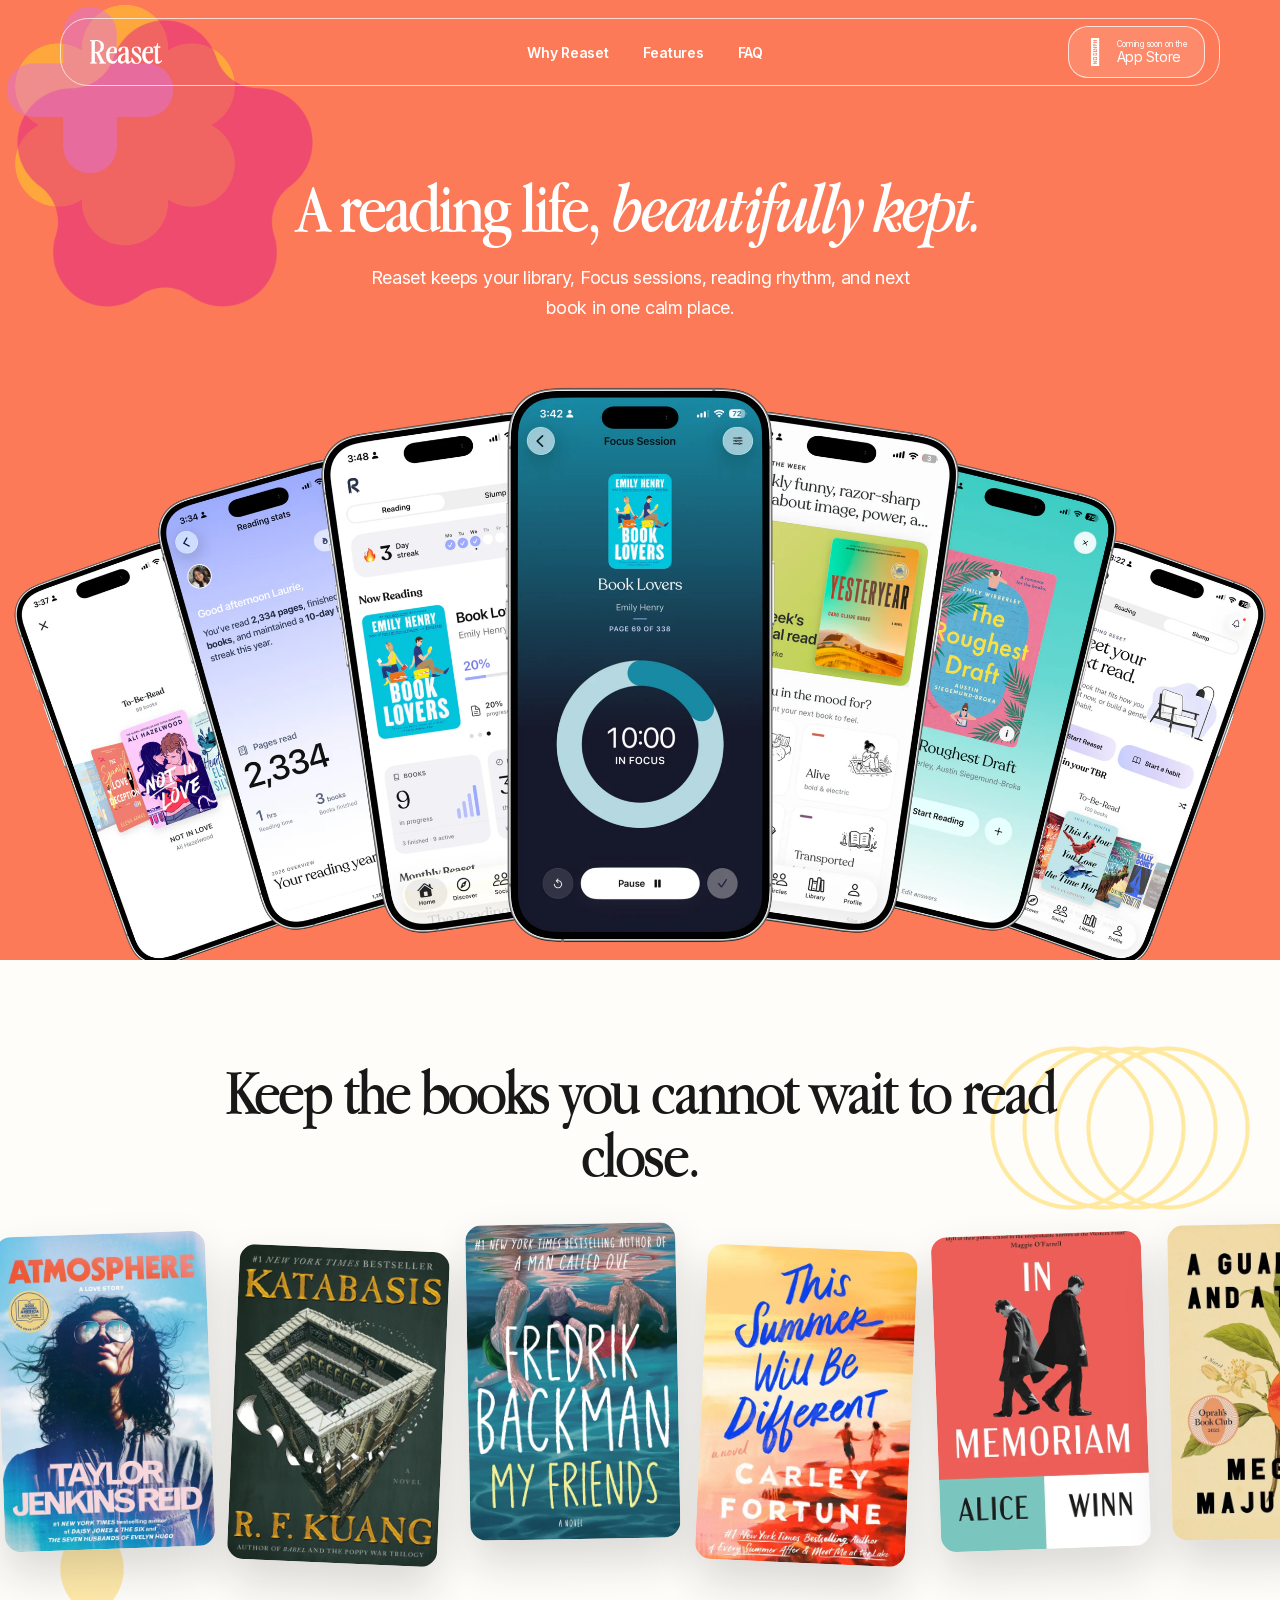
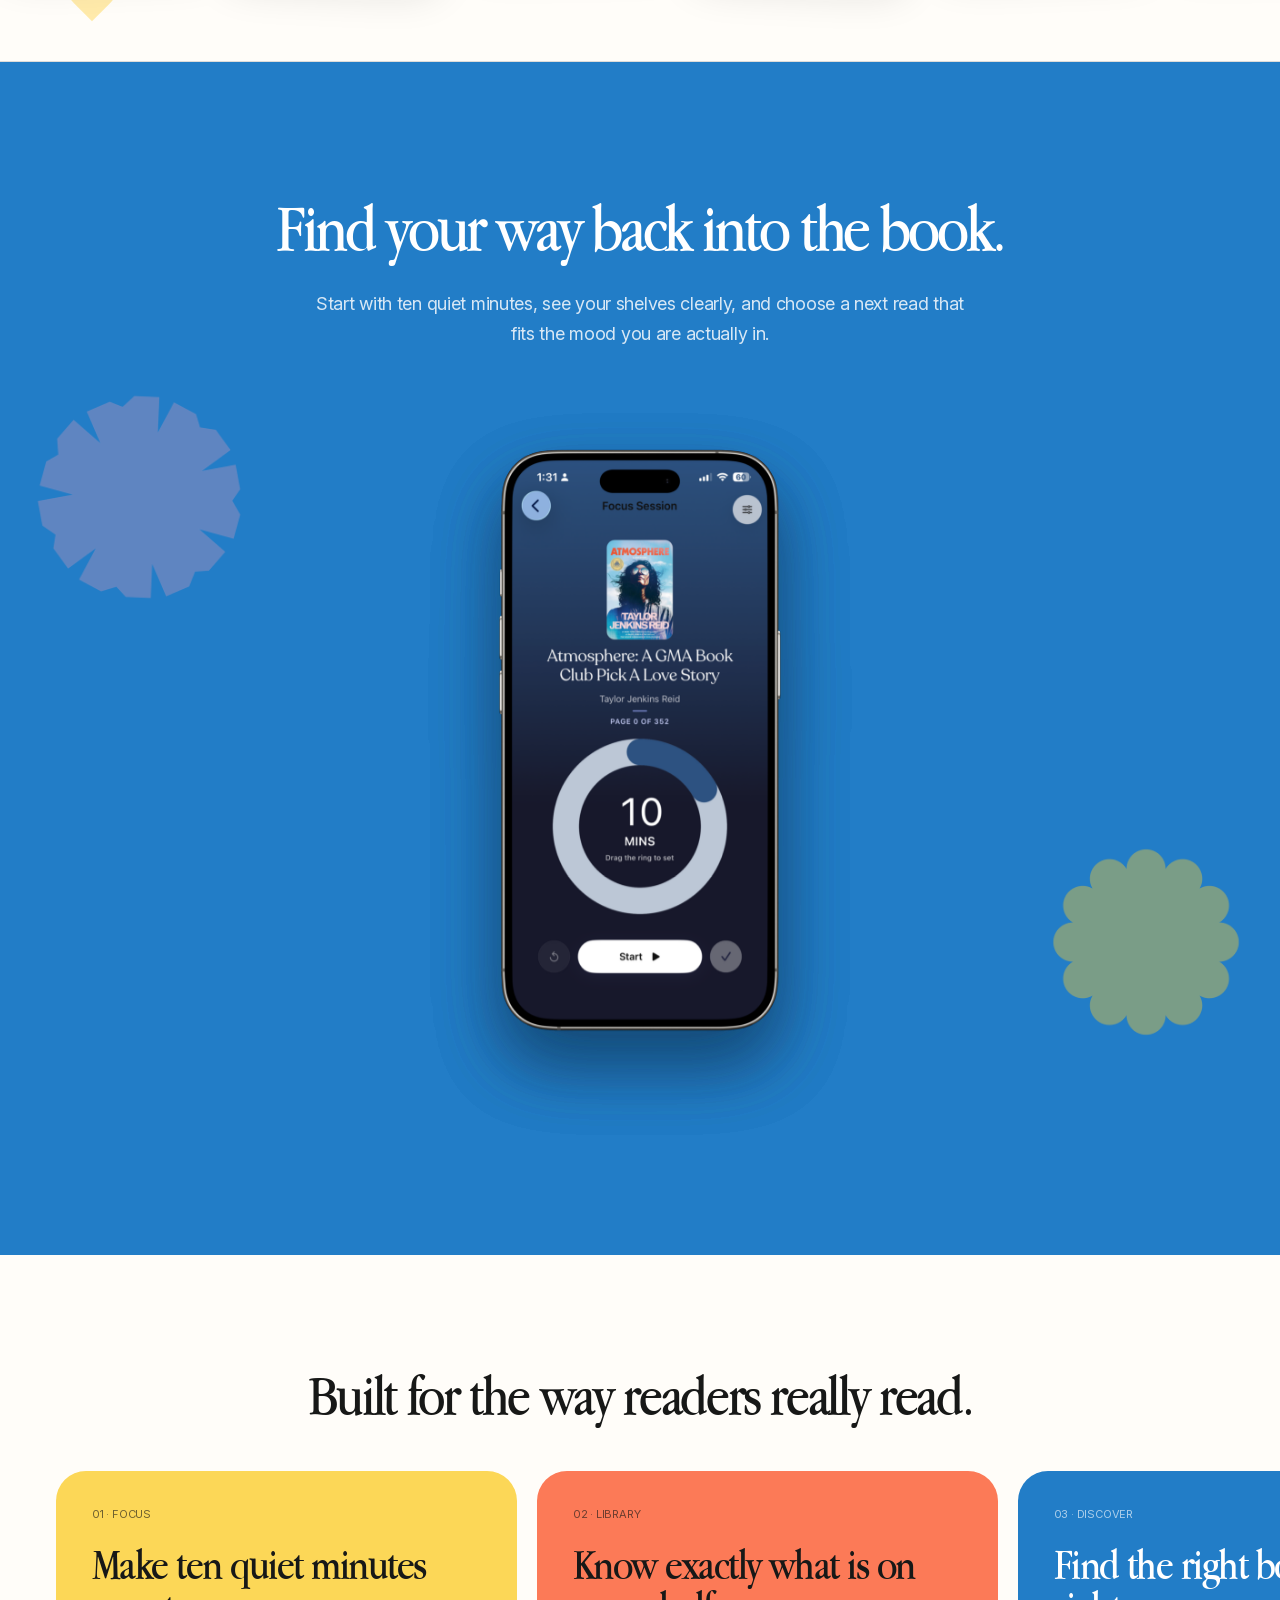
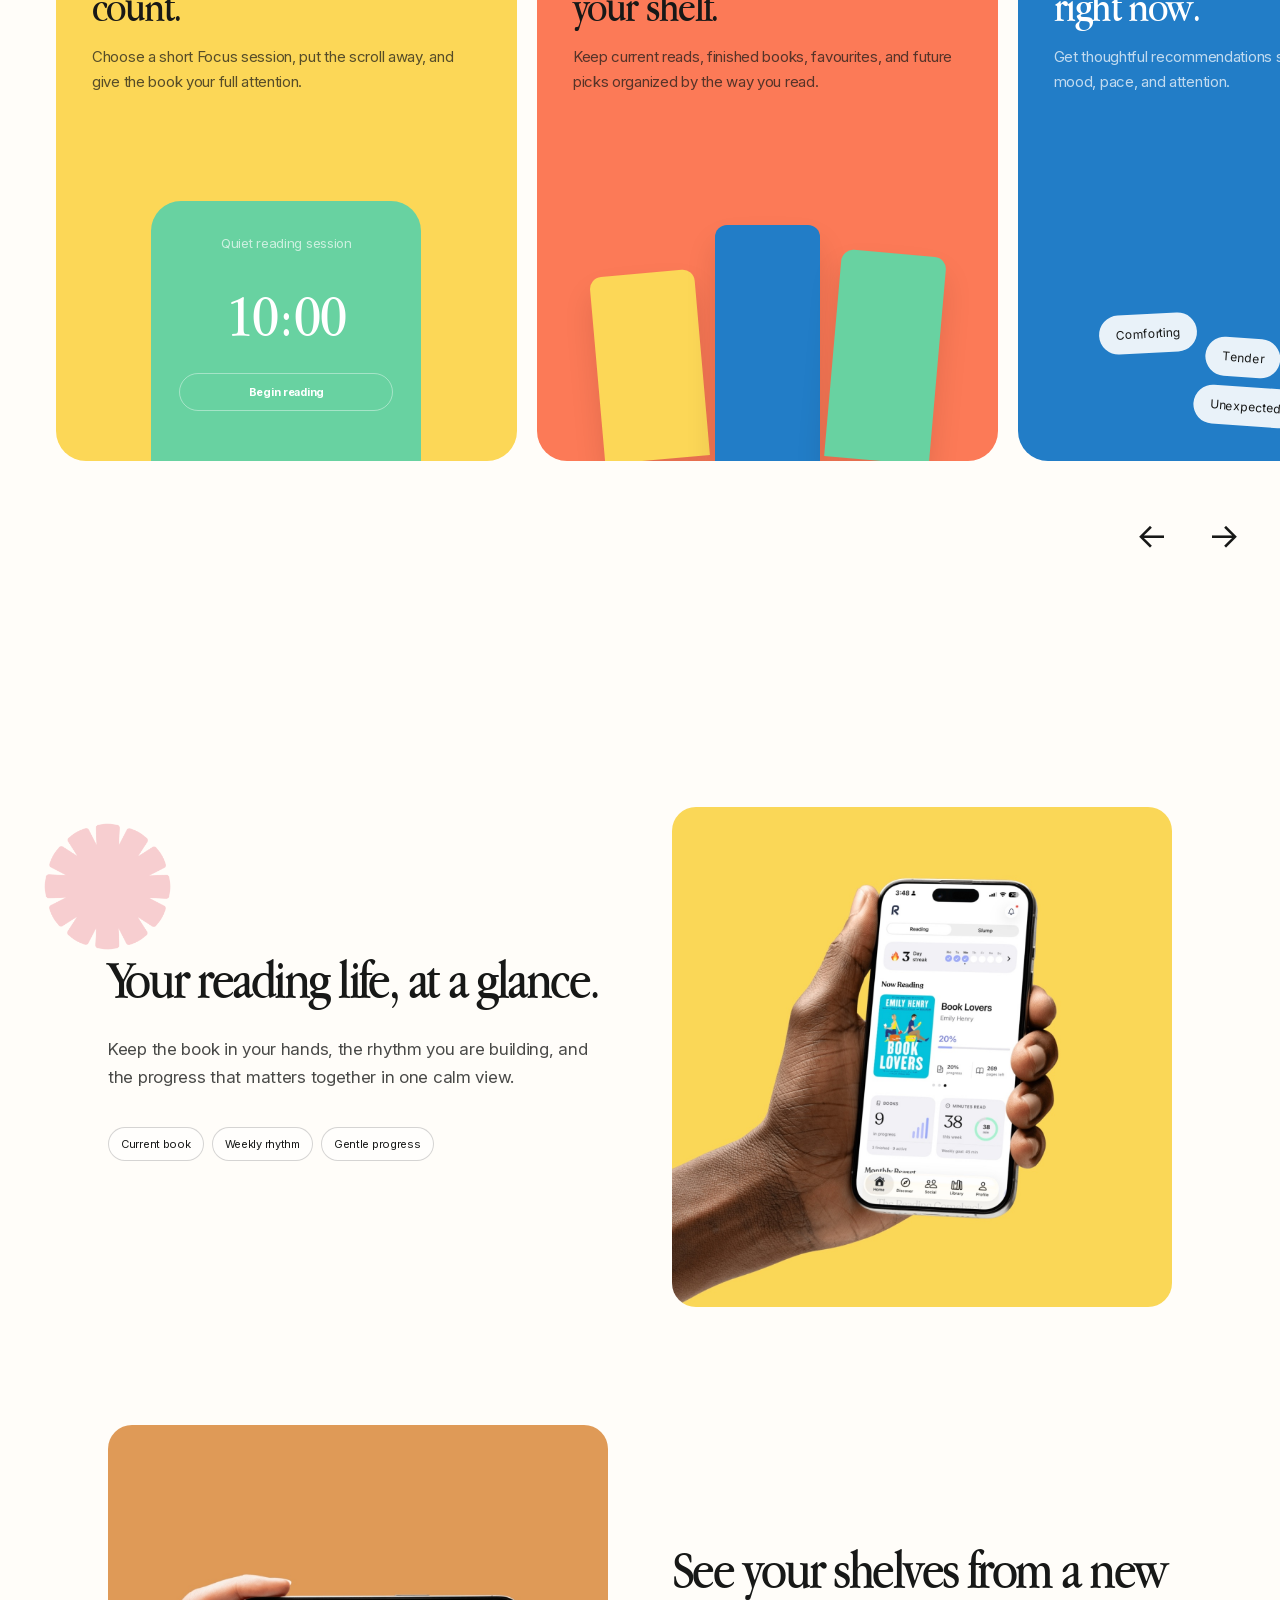
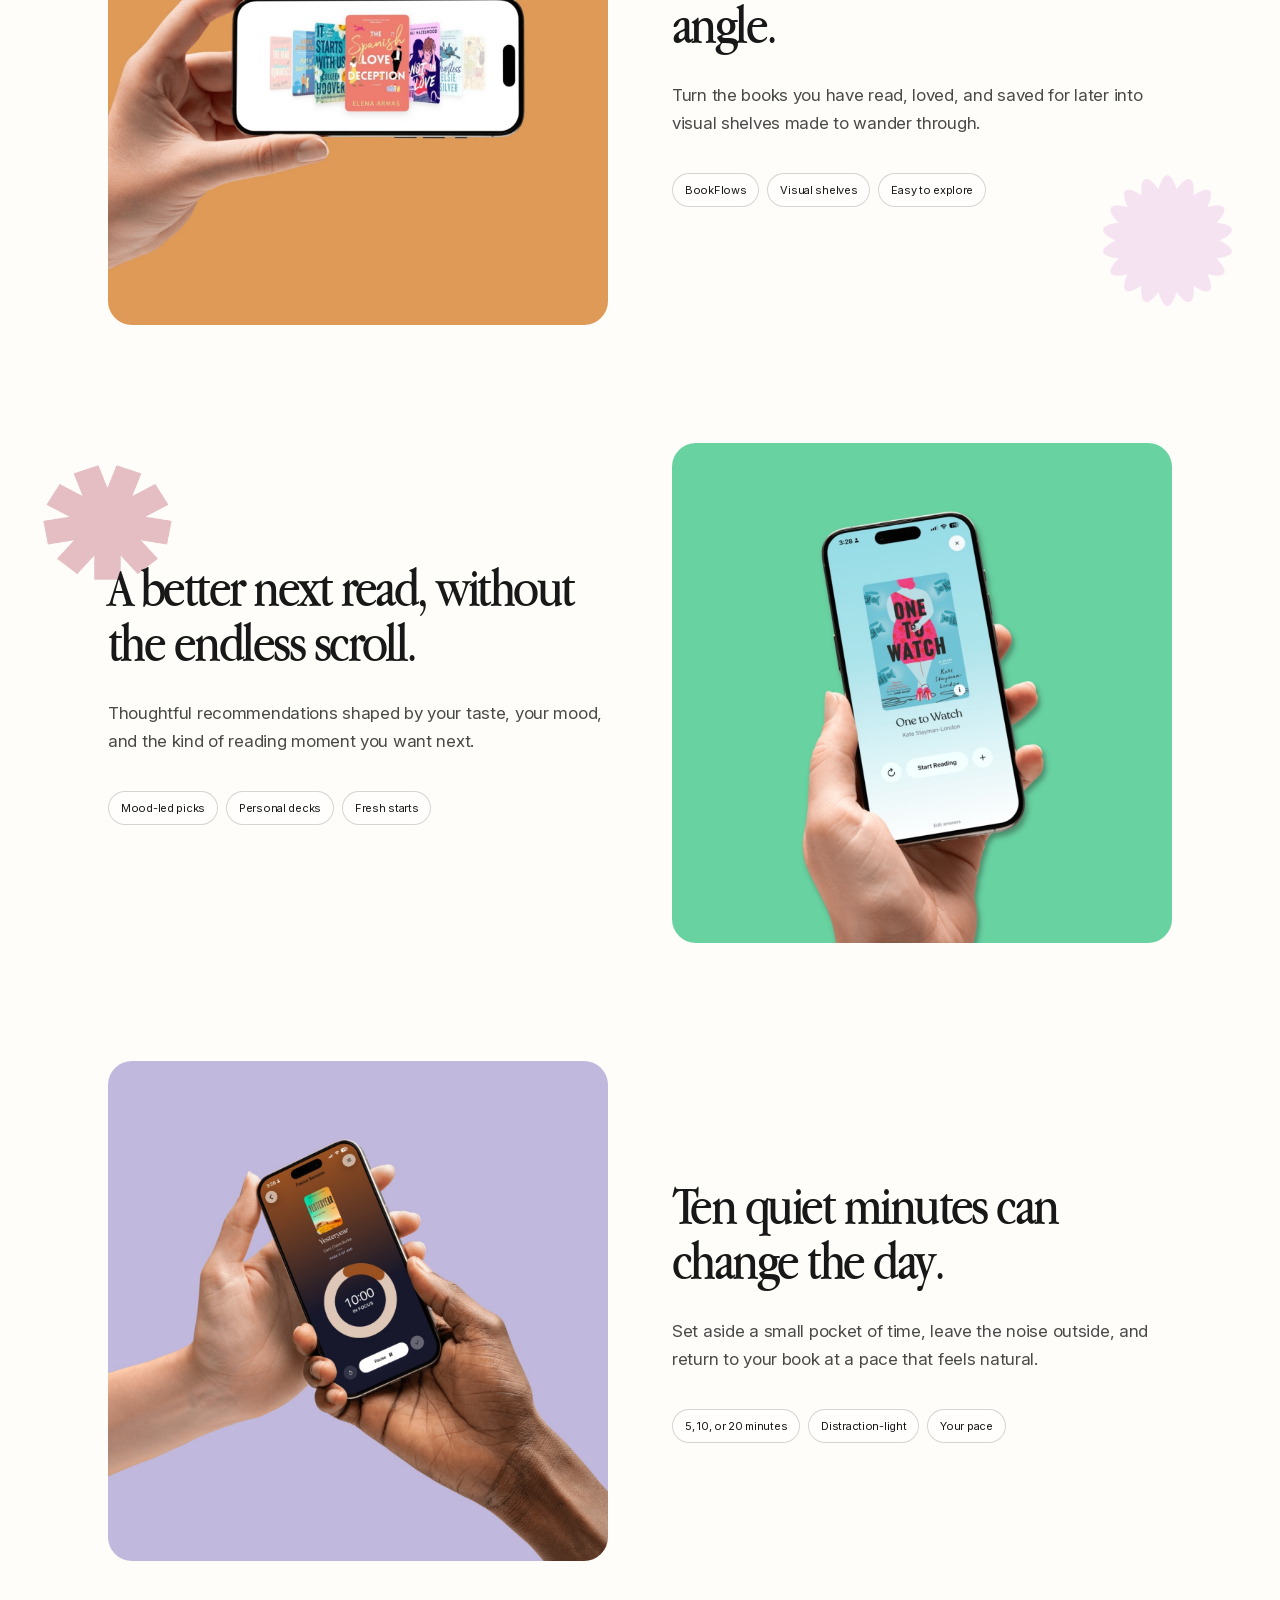
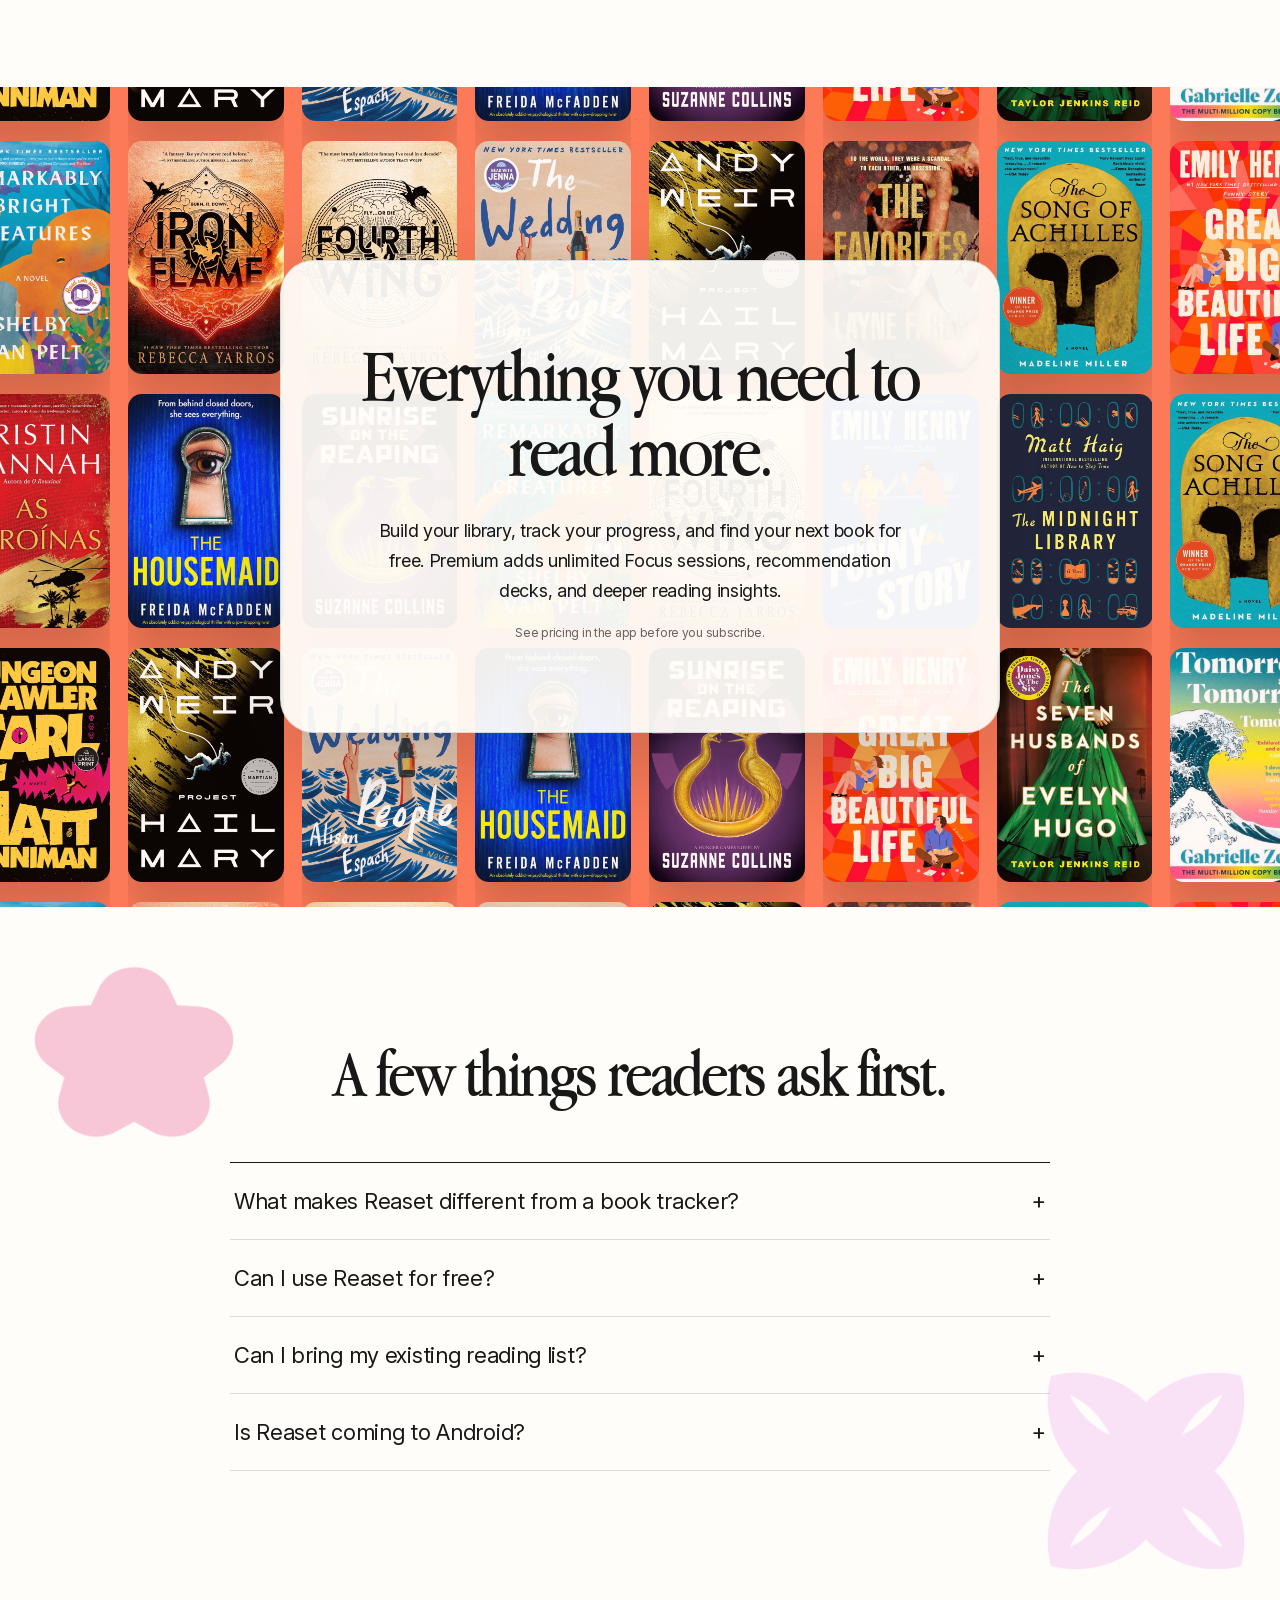
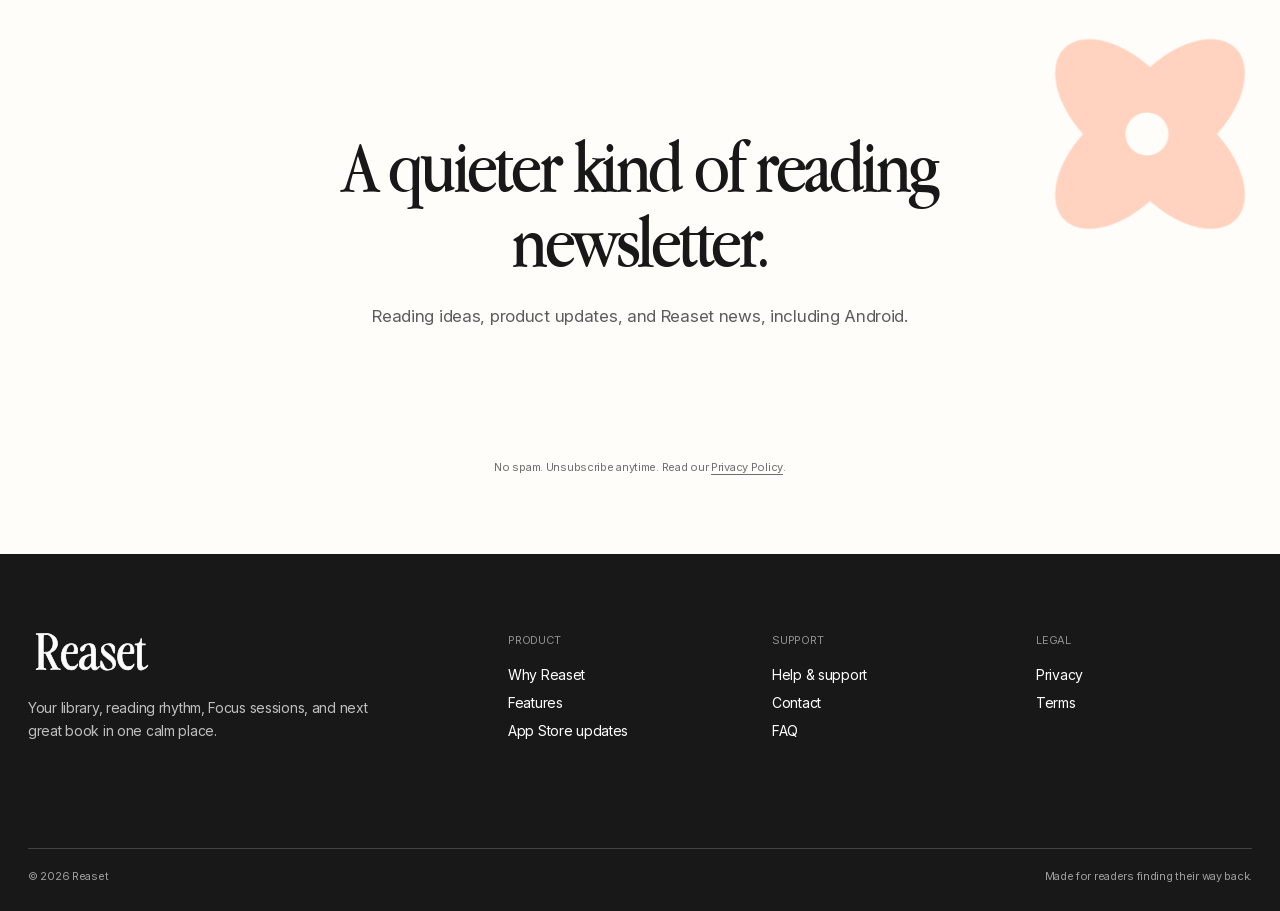
==== commit 81b68dac: "Deploy redesigned Reaset landing page" ====
--- a/index.html
+++ b/index.html
@@ -1,496 +1,338 @@
-<!DOCTYPE html>
+<!doctype html>
 <html lang="en">
 <head>
-<meta charset="UTF-8" />
-<meta name="viewport" content="width=device-width, initial-scale=1.0" />
-<title>Reaset — Your reading slump recovery app</title>
-<meta name="description" content="Reaset matches you to the right book for how you actually feel — so you fall back in love with reading. Coming soon to iOS." />
-<link rel="icon" href="[data-uri]" />
-<link rel="preconnect" href="https://fonts.googleapis.com" />
-<link rel="preconnect" href="https://fonts.gstatic.com" crossorigin />
-<link href="https://fonts.googleapis.com/css2?family=Instrument+Serif:ital@0;1&family=Inter:wght@400;500;600&display=swap" rel="stylesheet" />
-<style>
-  *, *::before, *::after { box-sizing: border-box; margin: 0; padding: 0; }
-
-  :root {
-    --cream: #EDE8DF;
-    --cream-2: #F5F1EA;
-    --cream-3: #FBF9F5;
-    --black: #1A1A18;
-    --ink: #211F1C;
-    --gray: #76716B;
-    --gray-light: #B0ABA4;
-    --line: rgba(26,26,24,0.12);
-    --hair: rgba(26,26,24,0.08);
-    --white: #FFFFFF;
-    --mint: #B3DDCA;          /* app icon background */
-    --accent: #2E6A5C;        /* deep sage, text accent */
-    --serif: 'Instrument Serif', Georgia, serif;
-    --sans: 'Inter', -apple-system, BlinkMacSystemFont, sans-serif;
-    --ease: cubic-bezier(0.16, 1, 0.3, 1);
-    --maxw: 1180px;
-  }
-
-  html { scroll-behavior: smooth; -webkit-text-size-adjust: 100%; }
-  body {
-    font-family: var(--sans); background: var(--cream); color: var(--ink);
-    line-height: 1.6; overflow-x: hidden;
-    -webkit-font-smoothing: antialiased; text-rendering: optimizeLegibility;
-  }
-
-  /* whisper of grain, no colour */
-  .grain {
-    position: fixed; inset: 0; z-index: 0; pointer-events: none; opacity: 0.22; mix-blend-mode: multiply;
-    background-image: url("data:image/svg+xml,%3Csvg xmlns='http://www.w3.org/2000/svg' width='140' height='140'%3E%3Cfilter id='n'%3E%3CfeTurbulence type='fractalNoise' baseFrequency='0.85' numOctaves='2'/%3E%3C/filter%3E%3Crect width='100%25' height='100%25' filter='url(%23n)' opacity='0.05'/%3E%3C/svg%3E");
-  }
-  .wrap { position: relative; z-index: 2; }
-  .container { width: 100%; max-width: var(--maxw); margin: 0 auto; padding: 0 28px; }
-
-  /* logos */
-  .appicon { width: 30px; height: 30px; border-radius: 8px; display: block; box-shadow: 0 1px 0 rgba(255,255,255,0.4) inset, 0 2px 6px -2px rgba(26,26,24,0.25); }
-  .wordmark { height: 24px; width: 67px; display: block; }
-
-  /* ---------- NAV ---------- */
-  nav { position: relative; z-index: 100; }
-  .nav-inner { display: flex; align-items: center; justify-content: space-between; height: 78px; }
-  .brand { display: flex; align-items: center; gap: 11px; text-decoration: none; }
-  .nav-links { display: flex; align-items: center; gap: 34px; }
-  .nav-links a.lnk { color: var(--ink); text-decoration: none; font-size: 0.92rem; font-weight: 500; opacity: 0.72; transition: opacity .3s; }
-  .nav-links a.lnk:hover { opacity: 1; }
-  .btn {
-    display: inline-flex; align-items: center; justify-content: center; gap: 8px;
-    font-family: var(--sans); font-weight: 600; font-size: 0.95rem;
-    background: var(--black); color: var(--cream-2); border: none; border-radius: 100px;
-    padding: 13px 26px; cursor: pointer; text-decoration: none; white-space: nowrap;
-    transition: transform .4s var(--ease), box-shadow .4s var(--ease), background .3s, color .3s;
-  }
-  .btn:hover { transform: translateY(-2px); box-shadow: 0 10px 22px -10px rgba(26,26,24,0.45); }
-  .btn:active { transform: translateY(0); }
-  .nav-cta { padding: 11px 22px; }
-  @media (max-width: 760px){ .nav-links a.lnk { display: none; } }
-
-  /* ---------- HERO ---------- */
-  .hero { padding: 56px 0 84px; }
-  .hero-grid { display: grid; grid-template-columns: 1.05fr 0.95fr; gap: 48px; align-items: center; }
-  .eyebrow { display: inline-flex; align-items: center; gap: 9px; font-size: 0.74rem; font-weight: 600;
-    letter-spacing: 0.16em; text-transform: uppercase; color: var(--gray); margin-bottom: 26px; }
-  .eyebrow .dot { width: 6px; height: 6px; border-radius: 50%; background: var(--accent); }
-  h1 { font-family: var(--serif); font-weight: 400; font-size: clamp(3.2rem, 7vw, 5.6rem);
-    line-height: 0.98; letter-spacing: -0.02em; margin-bottom: 26px; }
-  h1 em { font-style: italic; color: var(--accent); }
-  .hero-sub { font-size: 1.18rem; color: #56524C; max-width: 30em; margin-bottom: 36px; }
-
-  .form { display: flex; gap: 10px; max-width: 460px; }
-  .form input { flex: 1; font-family: var(--sans); font-size: 1rem; color: var(--ink);
-    background: var(--cream-3); border: 1px solid var(--line); border-radius: 100px; padding: 15px 22px;
-    outline: none; transition: border-color .3s, box-shadow .3s; }
-  .form input::placeholder { color: var(--gray-light); }
-  .form input:focus { border-color: var(--accent); box-shadow: 0 0 0 3px rgba(46,106,92,0.16); }
-  .form .btn { padding: 15px 26px; }
-  .form-note { font-size: 0.85rem; color: var(--gray); margin-top: 14px; }
-
-  .hero-visual { position: relative; display: flex; justify-content: center; align-items: center; min-height: 560px; }
-  .phone-img { position: relative; z-index: 2; width: 100%; height: auto;
-    filter: drop-shadow(0 40px 60px rgba(26,26,24,0.22)); }
-  .hero-visual .phone-img { max-width: 392px; animation: float 7s ease-in-out infinite; }
-  @keyframes float { 0%,100% { transform: translateY(0) rotate(0deg); } 50% { transform: translateY(-15px) rotate(-0.4deg); } }
-
-  .chip { position: absolute; z-index: 3; background: var(--cream-3); border: 1px solid var(--hair);
-    border-radius: 14px; padding: 10px 15px; font-size: 0.85rem; font-weight: 500; color: var(--ink);
-    box-shadow: 0 14px 30px -16px rgba(26,26,24,0.28); display: flex; align-items: center; gap: 9px;
-    animation: float 7s ease-in-out infinite; }
-  .chip .md { width: 7px; height: 7px; border-radius: 50%; background: var(--mint); }
-  .chip i { font-style: italic; font-family: var(--serif); font-size: 1.02rem; color: var(--accent); }
-  .chip.c1 { top: 11%; left: -3%; animation-delay: .5s; }
-  .chip.c2 { bottom: 15%; right: -5%; animation-delay: 1.3s; }
-  @media (max-width: 980px){
-    .hero-grid { grid-template-columns: 1fr; gap: 12px; text-align: center; }
-    .eyebrow, .form, .hero-sub { margin-left: auto; margin-right: auto; }
-    .form { justify-content: center; }
-    .hero-visual { min-height: 470px; margin-top: 18px; }
-    .chip.c1 { left: 3%; } .chip.c2 { right: 3%; }
-  }
-  @media (max-width: 520px){ .form { flex-direction: column; } .chip { display: none; } }
-
-  /* ---------- MARQUEE ---------- */
-  .marquee-band { padding: 28px 0; border-top: 1px solid var(--hair); border-bottom: 1px solid var(--hair); overflow: hidden; }
-  .marquee { display: flex; width: max-content; animation: marquee 42s linear infinite; }
-  .marquee span { font-family: var(--serif); font-style: italic; font-size: 1.7rem; color: #6B665F; white-space: nowrap; }
-  .marquee span .sep { color: var(--accent); font-style: normal; padding: 0 22px; opacity: 0.55; }
-  @keyframes marquee { to { transform: translateX(-50%); } }
-
-  /* ---------- INTRO ---------- */
-  .intro { text-align: center; padding: 118px 0 26px; }
-  .intro .eyebrow { justify-content: center; }
-  .intro h2 { font-family: var(--serif); font-weight: 400; letter-spacing: -0.02em;
-    font-size: clamp(2.4rem, 5vw, 4rem); line-height: 1.04; max-width: 15em; margin: 0 auto; }
-  .intro h2 em { font-style: italic; color: var(--accent); }
-
-  /* ---------- FEATURES ---------- */
-  .feature { padding: 64px 0; }
-  .feature-grid { display: grid; grid-template-columns: 1fr 1fr; gap: 64px; align-items: center; }
-  .feature.rev .feature-grid { direction: rtl; }
-  .feature.rev .feature-grid > * { direction: ltr; }
-  .kicker { display: inline-flex; align-items: center; gap: 10px; font-size: 0.74rem; font-weight: 600;
-    letter-spacing: 0.16em; text-transform: uppercase; color: var(--accent); margin-bottom: 18px; }
-  .kicker::before { content: ''; width: 22px; height: 1px; background: var(--accent); opacity: 0.6; }
-  .feature-copy h3 { font-family: var(--serif); font-weight: 400; letter-spacing: -0.015em;
-    font-size: clamp(2.1rem, 4vw, 3.05rem); line-height: 1.04; margin-bottom: 16px; }
-  .feature-copy p.lead { font-size: 1.12rem; color: #56524C; max-width: 28em; margin-bottom: 26px; }
-  .mini { list-style: none; display: flex; flex-direction: column; gap: 15px; }
-  .mini li { display: flex; gap: 14px; align-items: flex-start; }
-  .mini .mk { flex-shrink: 0; width: 7px; height: 7px; border-radius: 50%; background: var(--accent); margin-top: 9px; }
-  .mini b { font-weight: 600; font-size: 0.98rem; }
-  .mini span { color: var(--gray); font-size: 0.95rem; display: block; }
-
-  .feature-visual { position: relative; display: flex; justify-content: center; align-items: center; }
-  .feature-visual .phone-img { max-width: 360px; }
-  .feature-visual.is-portrait .phone-img { max-width: 296px; }
-
-  @media (max-width: 920px){
-    .feature-grid { grid-template-columns: 1fr; gap: 28px; }
-    .feature.rev .feature-grid { direction: ltr; }
-    .feature-copy { text-align: center; }
-    .feature-copy .mini { max-width: 340px; margin: 0 auto; text-align: left; }
-    .feature-copy p.lead { margin-left: auto; margin-right: auto; }
-    .kicker { justify-content: center; }
-    .feature { padding: 48px 0; }
-  }
-
-  /* ---------- HOW IT WORKS ---------- */
-  .how { padding: 104px 0 96px; }
-  .how-head { text-align: center; margin-bottom: 60px; }
-  .how-head .eyebrow { justify-content: center; }
-  .how-head h2 { font-family: var(--serif); font-weight: 400; font-size: clamp(2.2rem, 4.6vw, 3.4rem);
-    letter-spacing: -0.02em; line-height: 1.04; }
-  .how-head h2 em { font-style: italic; color: var(--accent); }
-  .steps { display: grid; grid-template-columns: repeat(3, 1fr); gap: 44px; }
-  .step { text-align: center; }
-  .step .shot { width: 100%; max-width: 244px; height: auto; margin: 0 auto 30px; display: block;
-    filter: drop-shadow(0 30px 48px rgba(26,26,24,0.20)); }
-  .step .num { display: inline-block; font-family: var(--serif); font-size: 1.5rem; color: var(--accent); margin-bottom: 6px; }
-  .step h4 { font-size: 1.2rem; font-weight: 600; margin-bottom: 9px; letter-spacing: -0.01em; }
-  .step p { color: var(--gray); font-size: 0.97rem; max-width: 22em; margin: 0 auto; }
-  @media (max-width: 820px){
-    .steps { grid-template-columns: 1fr; gap: 56px; }
-    .step .shot { max-width: 230px; }
-  }
-
-  /* ---------- DARK BAND ---------- */
-  .band { padding: 116px 0; background: var(--black); color: var(--cream-2); text-align: center; }
-  .band .tile { width: 60px; height: 60px; border-radius: 15px; margin: 0 auto 34px;
-    box-shadow: 0 14px 36px -14px rgba(0,0,0,0.7); }
-  .band h2 { font-family: var(--serif); font-weight: 400; color: var(--cream-2);
-    font-size: clamp(2.6rem, 5.8vw, 4.4rem); line-height: 1.06; letter-spacing: -0.02em; max-width: 12em; margin: 0 auto; }
-  .band h2 em { font-style: italic; color: var(--mint); }
-
-  /* ---------- CTA ---------- */
-  .cta { padding: 104px 0 116px; text-align: center; }
-  .cta-card { background: var(--cream-3); border: 1px solid var(--line); border-radius: 32px;
-    padding: 70px 40px; box-shadow: 0 30px 70px -44px rgba(26,26,24,0.4); }
-  .cta-card .tile { width: 48px; height: 48px; border-radius: 12px; margin: 0 auto 24px; }
-  .cta h2 { font-family: var(--serif); font-weight: 400; font-size: clamp(2.6rem, 6vw, 4.4rem);
-    line-height: 1; letter-spacing: -0.02em; margin-bottom: 18px; }
-  .cta h2 em { font-style: italic; color: var(--accent); }
-  .cta p { font-size: 1.15rem; color: #56524C; max-width: 26em; margin: 0 auto 34px; }
-  .cta .form { margin: 0 auto; }
-  .cta .form-note { font-size: 0.75rem; }
-
-  /* ---------- FOOTER ---------- */
-  footer { border-top: 1px solid var(--hair); padding: 46px 0; }
-  .foot { display: flex; align-items: center; justify-content: space-between; flex-wrap: wrap; gap: 18px; }
-  .foot-brand { display: flex; align-items: center; gap: 11px; text-decoration: none; }
-  .foot-links { display: flex; gap: 26px; }
-  .foot-links a { color: var(--gray); text-decoration: none; font-size: 0.92rem; transition: color .3s; }
-  .foot-links a:hover { color: var(--ink); }
-  .foot .copy { color: var(--gray-light); font-size: 0.85rem; width: 100%; text-align: center; padding-top: 6px; }
-
-  /* ---------- REVEAL ---------- */
-  .reveal { opacity: 0; transform: translateY(30px); transition: opacity 1s var(--ease), transform 1.1s var(--ease); }
-  .reveal.from-left { transform: translateX(-52px) translateY(14px); }
-  .reveal.from-right { transform: translateX(52px) translateY(14px); }
-  .reveal.in { opacity: 1; transform: none; }
-  .d1 { transition-delay: .08s; } .d2 { transition-delay: .16s; } .d3 { transition-delay: .24s; }
-  .feature-visual .phone-img { will-change: transform; }
-
-  @media (prefers-reduced-motion: reduce){
-    *, *::before, *::after { animation: none !important; transition: none !important; }
-    .reveal { opacity: 1; transform: none; }
-    html { scroll-behavior: auto; }
-  }
-</style>
+  <meta charset="utf-8">
+  <meta name="viewport" content="width=device-width, initial-scale=1">
+  <meta name="theme-color" content="#fc7a57">
+  <meta name="description" content="Reaset is a calm, personal reading companion for tracking books, rebuilding your reading rhythm, and finding what to read next.">
+  <meta property="og:type" content="website">
+  <meta property="og:site_name" content="Reaset">
+  <meta property="og:title" content="Reaset | A reading companion for real life">
+  <meta property="og:description" content="Keep your books, reading rhythm, and next chapter together in one calm place.">
+  <meta property="og:url" content="https://reaset.co/">
+  <meta property="og:image" content="https://reaset.co/assets/social-preview.jpg">
+  <meta property="og:image:width" content="1200">
+  <meta property="og:image:height" content="630">
+  <meta property="og:image:alt" content="Reaset, a calm reading companion for iPhone">
+  <meta name="twitter:card" content="summary_large_image">
+  <meta name="twitter:title" content="Reaset | A reading companion for real life">
+  <meta name="twitter:description" content="Keep your books, reading rhythm, and next chapter together in one calm place.">
+  <meta name="twitter:image" content="https://reaset.co/assets/social-preview.jpg">
+  <meta name="twitter:image:alt" content="Reaset, a calm reading companion for iPhone">
+  <link rel="canonical" href="https://reaset.co/">
+  <link rel="icon" href="./assets/icon.png">
+  <link rel="apple-touch-icon" href="./assets/icon.png">
+  <link rel="preload" as="image" href="./assets/iphone-banner.webp" fetchpriority="high">
+  <link rel="stylesheet" href="./styles.css">
+  <title>Reaset | A reading companion for real life</title>
 </head>
 <body>
-<div class="grain"></div>
-
-<!-- vector logo symbols -->
-<svg width="0" height="0" style="position:absolute" aria-hidden="true">
-  <symbol id="rtile" viewBox="0 0 1500 1500">
-    <rect width="1500" height="1500" rx="336" fill="#B3DDCA"/>
-    <path fill="#1A1A18" d="M 344.804688 220.554688 C 346.492188 223.277344 355.089844 227.09375 363.917969 229.027344 C 388.246094 234.371094 410.910156 260.113281 414.75 286.765625 C 416.550781 299.25 417.296875 508.578125 416.40625 751.9375 C 414.574219 1253.722656 418.589844 1212.878906 368.941406 1234.238281 C 354.332031 1240.523438 342.382812 1246.203125 342.382812 1246.855469 C 342.382812 1247.511719 412.375 1248.046875 497.917969 1248.046875 C 583.464844 1248.046875 653.457031 1246.238281 653.457031 1244.023438 C 653.457031 1241.808594 649.234375 1239.992188 644.070312 1239.980469 C 627.160156 1239.949219 599.335938 1218.6875 591.425781 1199.761719 C 584.828125 1183.972656 583.878906 1110.71875 585.046875 707.792969 L 586.414062 234.375 L 651.679688 232.875 C 760.113281 230.375 833.484375 252.796875 884.789062 304.097656 C 918.023438 337.339844 936.566406 373.167969 945.972656 422.351562 C 955.78125 473.597656 955.734375 503.289062 945.765625 550.339844 C 919.289062 675.3125 831.589844 746.195312 703.066406 746.496094 C 670.625 746.574219 664.375 749.558594 674.246094 760.25 C 676.835938 763.050781 685.5625 777.414062 693.644531 792.164062 C 701.726562 806.914062 757.152344 899.832031 816.808594 998.652344 C 876.464844 1097.472656 939.1875 1201.894531 956.203125 1230.707031 L 987.136719 1283.09375 L 1006.808594 1254.933594 C 1035.601562 1213.722656 1039.628906 1212.65625 1110.683594 1227.382812 C 1143.871094 1234.257812 1186.707031 1241.332031 1205.882812 1243.109375 L 1240.742188 1246.328125 L 1217.585938 1234.382812 C 1186.792969 1218.496094 1143.863281 1166.53125 1081.542969 1069.710938 C 954.855469 872.898438 905.535156 794.621094 905.535156 790.367188 C 905.535156 781.453125 884.664062 767.066406 861.71875 760.164062 L 838.492188 753.175781 L 859.945312 749.351562 C 991.214844 725.953125 1060.179688 682.890625 1098.886719 600.175781 C 1132.3125 528.757812 1129.007812 422.8125 1091.363281 358.621094 C 1044.003906 277.855469 946.421875 232.996094 791.992188 220.988281 C 705.914062 214.296875 340.71875 213.941406 344.804688 220.554688 "/>
-  </symbol>
-  <symbol id="wordmark" viewBox="0 0 750 270"><defs><g/><clipPath id="a50503f98b"><rect x="0" width="664" y="0" height="240"/></clipPath></defs><g transform="matrix(1, 0, 0, 1, 43, 30)"><g clip-path="url(#a50503f98b)"><g fill="#000000" fill-opacity="1"><g transform="translate(2.052223, 178.157882)"><g><path d="M 78.703125 -90.390625 C 89.171875 -90.390625 97.632812 -93.210938 104.09375 -98.859375 C 110.550781 -104.503906 113.78125 -112.726562 113.78125 -123.53125 C 113.78125 -130.351562 112.359375 -136.195312 109.515625 -141.0625 C 106.671875 -145.9375 102 -149.648438 95.5 -152.203125 C 89.007812 -154.765625 80.40625 -156.046875 69.6875 -156.046875 L 33.625 -156.046875 L 36.1875 -166.890625 L 82.46875 -166.890625 C 96.84375 -166.890625 108.375 -165.039062 117.0625 -161.34375 C 125.757812 -157.65625 132.054688 -152.703125 135.953125 -146.484375 C 139.847656 -140.273438 141.796875 -133.3125 141.796875 -125.59375 C 141.796875 -118.363281 140.050781 -111.828125 136.5625 -105.984375 C 133.070312 -100.140625 127.894531 -95.328125 121.03125 -91.546875 C 114.164062 -87.773438 105.65625 -85.359375 95.5 -84.296875 L 95.5 -85.03125 C 102.25 -84.707031 107.691406 -83.648438 111.828125 -81.859375 C 115.972656 -80.078125 119.445312 -77.316406 122.25 -73.578125 C 125.050781 -69.835938 127.585938 -64.882812 129.859375 -58.71875 L 143.015625 -25.34375 C 145.285156 -19.570312 147.394531 -15.363281 149.34375 -12.71875 C 151.300781 -10.082031 153.515625 -8.441406 155.984375 -7.796875 C 158.460938 -7.148438 161.613281 -6.828125 165.4375 -6.828125 L 165.4375 0.125 C 156.332031 0.769531 148.9375 1.007812 143.25 0.84375 C 137.570312 0.6875 133.023438 -0.117188 129.609375 -1.578125 C 126.203125 -3.046875 123.460938 -5.34375 121.390625 -8.46875 C 119.316406 -11.59375 117.304688 -15.710938 115.359375 -20.828125 L 101.96875 -56.40625 C 99.6875 -62.570312 97.550781 -67.320312 95.5625 -70.65625 C 93.570312 -73.988281 91.257812 -76.300781 88.625 -77.59375 C 85.988281 -78.894531 82.554688 -79.546875 78.328125 -79.546875 L 35.8125 -79.546875 L 33.140625 -90.390625 Z M 56.15625 -166.890625 L 56.15625 -10.71875 L 75.65625 -4.5 L 75.65625 0 L 9.015625 0 L 9.015625 -4.5 L 28.625 -10.71875 L 28.625 -156.171875 L 9.015625 -162.390625 L 9.015625 -166.890625 Z M 56.15625 -166.890625 "/></g></g></g><g fill="#000000" fill-opacity="1"><g transform="translate(160.169004, 178.157882)"><g><path d="M 62 -113.78125 C 70.613281 -113.78125 78.023438 -111.953125 84.234375 -108.296875 C 90.453125 -104.640625 95.367188 -99.316406 98.984375 -92.328125 C 102.597656 -85.347656 104.8125 -76.863281 105.625 -66.875 L 28.390625 -66.875 L 28.5 -75.40625 L 91.96875 -77.484375 L 80.765625 -72 C 80.191406 -79.144531 79.050781 -85.132812 77.34375 -89.96875 C 75.644531 -94.800781 73.332031 -98.453125 70.40625 -100.921875 C 67.488281 -103.398438 63.796875 -104.640625 59.328125 -104.640625 C 53.960938 -104.640625 49.289062 -103.132812 45.3125 -100.125 C 41.332031 -97.125 38.242188 -92.535156 36.046875 -86.359375 C 33.859375 -80.191406 32.765625 -72.398438 32.765625 -62.984375 C 32.765625 -52.671875 34.46875 -44 37.875 -36.96875 C 41.289062 -29.945312 46.101562 -24.648438 52.3125 -21.078125 C 58.53125 -17.503906 65.90625 -15.71875 74.4375 -15.71875 C 78.082031 -15.71875 81.59375 -16.160156 84.96875 -17.046875 C 88.34375 -17.941406 91.613281 -19.300781 94.78125 -21.125 C 97.945312 -22.957031 100.988281 -25.253906 103.90625 -28.015625 L 106.953125 -24.734375 C 102.410156 -18.472656 97.78125 -13.3125 93.0625 -9.25 C 88.351562 -5.195312 83.378906 -2.191406 78.140625 -0.234375 C 72.910156 1.710938 67.207031 2.6875 61.03125 2.6875 C 50.875 2.6875 41.816406 0.332031 33.859375 -4.375 C 25.898438 -9.09375 19.6875 -15.675781 15.21875 -24.125 C 10.757812 -32.570312 8.53125 -42.4375 8.53125 -53.71875 C 8.53125 -64.6875 10.617188 -74.71875 14.796875 -83.8125 C 18.984375 -92.90625 25.078125 -100.171875 33.078125 -105.609375 C 41.078125 -111.054688 50.71875 -113.78125 62 -113.78125 Z M 62 -113.78125 "/></g></g></g><g fill="#000000" fill-opacity="1"><g transform="translate(268.46305, 178.157882)"><g><path d="M 76.5 -70.90625 L 77.84375 -62.984375 C 68.664062 -60.546875 61.191406 -58.128906 55.421875 -55.734375 C 49.660156 -53.335938 45.21875 -50.898438 42.09375 -48.421875 C 38.96875 -45.941406 36.796875 -43.320312 35.578125 -40.5625 C 34.359375 -37.800781 33.75 -34.71875 33.75 -31.3125 C 33.75 -25.457031 35.351562 -21.046875 38.5625 -18.078125 C 41.769531 -15.117188 45.726562 -13.640625 50.4375 -13.640625 C 54.09375 -13.640625 57.359375 -14.492188 60.234375 -16.203125 C 63.117188 -17.910156 65.414062 -20.265625 67.125 -23.265625 C 68.832031 -26.273438 69.6875 -29.726562 69.6875 -33.625 L 69.6875 -82.109375 C 69.6875 -88.359375 68.082031 -93.269531 64.875 -96.84375 C 61.664062 -100.414062 56.523438 -102.203125 49.453125 -102.203125 C 46.609375 -102.203125 43.5625 -101.878906 40.3125 -101.234375 C 37.070312 -100.585938 34.191406 -99.65625 31.671875 -98.4375 L 37.40625 -104.640625 C 37.070312 -101.390625 36.640625 -98.363281 36.109375 -95.5625 C 35.585938 -92.757812 34.976562 -90.363281 34.28125 -88.375 C 33.59375 -86.382812 32.804688 -84.820312 31.921875 -83.6875 C 30.617188 -82.3125 28.890625 -81.238281 26.734375 -80.46875 C 24.585938 -79.695312 22.375 -79.3125 20.09375 -79.3125 C 17.09375 -79.3125 14.757812 -79.914062 13.09375 -81.125 C 11.425781 -82.34375 10.59375 -84.050781 10.59375 -86.25 C 10.59375 -89.25 12.035156 -92.332031 14.921875 -95.5 C 17.804688 -98.675781 21.644531 -101.601562 26.4375 -104.28125 C 31.226562 -106.957031 36.546875 -109.109375 42.390625 -110.734375 C 48.242188 -112.359375 54.09375 -113.171875 59.9375 -113.171875 C 68.300781 -113.171875 75.019531 -111.910156 80.09375 -109.390625 C 85.164062 -106.878906 88.816406 -103.285156 91.046875 -98.609375 C 93.285156 -93.941406 94.40625 -88.359375 94.40625 -81.859375 L 94.40625 -22.046875 C 94.40625 -19.691406 94.75 -17.722656 95.4375 -16.140625 C 96.132812 -14.554688 97.171875 -13.398438 98.546875 -12.671875 C 99.929688 -11.941406 101.597656 -11.578125 103.546875 -11.578125 C 105.578125 -11.578125 107.6875 -11.921875 109.875 -12.609375 C 112.070312 -13.296875 114.265625 -14.332031 116.453125 -15.71875 L 116.453125 -10.234375 C 112.066406 -5.523438 107.703125 -2.210938 103.359375 -0.296875 C 99.015625 1.609375 94.773438 2.5625 90.640625 2.5625 C 85.921875 2.5625 82.054688 1.566406 79.046875 -0.421875 C 76.046875 -2.410156 73.816406 -5.273438 72.359375 -9.015625 C 70.898438 -12.753906 70.085938 -17.179688 69.921875 -22.296875 L 70.78125 -22.90625 C 69.476562 -17.707031 67.34375 -13.195312 64.375 -9.375 C 61.414062 -5.5625 57.84375 -2.597656 53.65625 -0.484375 C 49.476562 1.628906 44.910156 2.6875 39.953125 2.6875 C 30.941406 2.6875 23.550781 0.246094 17.78125 -4.625 C 12.019531 -9.5 9.140625 -16.566406 9.140625 -25.828125 C 9.140625 -30.617188 10.050781 -34.921875 11.875 -38.734375 C 13.707031 -42.554688 17.019531 -46.191406 21.8125 -49.640625 C 26.601562 -53.085938 33.421875 -56.515625 42.265625 -59.921875 C 51.117188 -63.335938 62.53125 -67 76.5 -70.90625 Z M 76.5 -70.90625 "/></g></g></g><g fill="#000000" fill-opacity="1"><g transform="translate(378.218907, 178.157882)"><g><path d="M 51.171875 -113.78125 C 56.609375 -113.78125 61.414062 -113.289062 65.59375 -112.3125 C 69.78125 -111.34375 74.3125 -109.679688 79.1875 -107.328125 L 81.734375 -76.984375 L 76.375 -76.984375 L 62.125 -107.6875 L 71.390625 -97.21875 C 67.890625 -100.21875 64.578125 -102.382812 61.453125 -103.71875 C 58.328125 -105.0625 54.816406 -105.734375 50.921875 -105.734375 C 44.585938 -105.734375 39.632812 -104.394531 36.0625 -101.71875 C 32.488281 -99.039062 30.703125 -95.222656 30.703125 -90.265625 C 30.703125 -86.773438 31.59375 -83.789062 33.375 -81.3125 C 35.164062 -78.832031 37.945312 -76.554688 41.71875 -74.484375 C 45.5 -72.421875 50.4375 -70.210938 56.53125 -67.859375 C 61.070312 -66.148438 65.109375 -64.195312 68.640625 -62 C 72.171875 -59.8125 75.175781 -57.316406 77.65625 -54.515625 C 80.132812 -51.710938 82.023438 -48.523438 83.328125 -44.953125 C 84.628906 -41.378906 85.28125 -37.273438 85.28125 -32.640625 C 85.28125 -25.253906 83.367188 -18.921875 79.546875 -13.640625 C 75.734375 -8.359375 70.578125 -4.316406 64.078125 -1.515625 C 57.578125 1.285156 50.269531 2.6875 42.15625 2.6875 C 36.46875 2.6875 31.367188 2.21875 26.859375 1.28125 C 22.347656 0.34375 18.066406 -1.054688 14.015625 -2.921875 L 8.53125 -35.578125 L 14.125 -35.578125 L 32.28125 -1.953125 L 19.859375 -10.59375 C 22.617188 -9.21875 25.113281 -8.125 27.34375 -7.3125 C 29.582031 -6.5 31.773438 -5.925781 33.921875 -5.59375 C 36.078125 -5.269531 38.210938 -5.109375 40.328125 -5.109375 C 47.628906 -5.109375 53.613281 -6.710938 58.28125 -9.921875 C 62.957031 -13.128906 65.296875 -17.984375 65.296875 -24.484375 C 65.296875 -27.566406 64.664062 -30.222656 63.40625 -32.453125 C 62.144531 -34.691406 60.296875 -36.703125 57.859375 -38.484375 C 55.421875 -40.273438 52.5 -41.984375 49.09375 -43.609375 C 45.6875 -45.234375 41.867188 -46.859375 37.640625 -48.484375 C 31.878906 -50.753906 27.085938 -53.390625 23.265625 -56.390625 C 19.453125 -59.398438 16.566406 -62.972656 14.609375 -67.109375 C 12.660156 -71.253906 11.6875 -76.128906 11.6875 -81.734375 C 11.6875 -88.484375 13.453125 -94.253906 16.984375 -99.046875 C 20.523438 -103.835938 25.300781 -107.488281 31.3125 -110 C 37.320312 -112.519531 43.941406 -113.78125 51.171875 -113.78125 Z M 51.171875 -113.78125 "/></g></g></g><g fill="#000000" fill-opacity="1"><g transform="translate(467.3878, 178.157882)"><g><path d="M 62 -113.78125 C 70.613281 -113.78125 78.023438 -111.953125 84.234375 -108.296875 C 90.453125 -104.640625 95.367188 -99.316406 98.984375 -92.328125 C 102.597656 -85.347656 104.8125 -76.863281 105.625 -66.875 L 28.390625 -66.875 L 28.5 -75.40625 L 91.96875 -77.484375 L 80.765625 -72 C 80.191406 -79.144531 79.050781 -85.132812 77.34375 -89.96875 C 75.644531 -94.800781 73.332031 -98.453125 70.40625 -100.921875 C 67.488281 -103.398438 63.796875 -104.640625 59.328125 -104.640625 C 53.960938 -104.640625 49.289062 -103.132812 45.3125 -100.125 C 41.332031 -97.125 38.242188 -92.535156 36.046875 -86.359375 C 33.859375 -80.191406 32.765625 -72.398438 32.765625 -62.984375 C 32.765625 -52.671875 34.46875 -44 37.875 -36.96875 C 41.289062 -29.945312 46.101562 -24.648438 52.3125 -21.078125 C 58.53125 -17.503906 65.90625 -15.71875 74.4375 -15.71875 C 78.082031 -15.71875 81.59375 -16.160156 84.96875 -17.046875 C 88.34375 -17.941406 91.613281 -19.300781 94.78125 -21.125 C 97.945312 -22.957031 100.988281 -25.253906 103.90625 -28.015625 L 106.953125 -24.734375 C 102.410156 -18.472656 97.78125 -13.3125 93.0625 -9.25 C 88.351562 -5.195312 83.378906 -2.191406 78.140625 -0.234375 C 72.910156 1.710938 67.207031 2.6875 61.03125 2.6875 C 50.875 2.6875 41.816406 0.332031 33.859375 -4.375 C 25.898438 -9.09375 19.6875 -15.675781 15.21875 -24.125 C 10.757812 -32.570312 8.53125 -42.4375 8.53125 -53.71875 C 8.53125 -64.6875 10.617188 -74.71875 14.796875 -83.8125 C 18.984375 -92.90625 25.078125 -100.171875 33.078125 -105.609375 C 41.078125 -111.054688 50.71875 -113.78125 62 -113.78125 Z M 62 -113.78125 "/></g></g></g><g fill="#000000" fill-opacity="1"><g transform="translate(575.681863, 178.157882)"><g><path d="M 44.09375 -31.3125 C 44.09375 -26.03125 45.773438 -22.007812 49.140625 -19.25 C 52.515625 -16.488281 57.289062 -15.109375 63.46875 -15.109375 C 66.632812 -15.109375 70.003906 -15.410156 73.578125 -16.015625 C 77.148438 -16.628906 81.171875 -17.582031 85.640625 -18.875 L 85.640625 -13.515625 C 79.710938 -9.378906 74.59375 -6.148438 70.28125 -3.828125 C 65.976562 -1.515625 62.117188 0.101562 58.703125 1.03125 C 55.296875 1.96875 51.972656 2.4375 48.734375 2.4375 C 43.046875 2.4375 38.007812 1.382812 33.625 -0.71875 C 29.238281 -2.832031 25.785156 -6.101562 23.265625 -10.53125 C 20.742188 -14.957031 19.484375 -20.582031 19.484375 -27.40625 L 19.484375 -93.078125 L 4.625 -103.546875 L 4.625 -106.234375 C 6.164062 -107.367188 7.972656 -108.625 10.046875 -110 C 12.117188 -111.382812 14.351562 -112.867188 16.75 -114.453125 C 19.144531 -116.035156 21.617188 -117.71875 24.171875 -119.5 C 26.734375 -121.289062 29.375 -123.097656 32.09375 -124.921875 C 34.820312 -126.753906 37.523438 -128.5625 40.203125 -130.34375 L 44.09375 -130.34375 Z M 34.59375 -97.703125 L 34.59375 -111.09375 L 81.859375 -111.09375 L 79.796875 -97.703125 Z M 34.59375 -97.703125 "/></g></g></g></g></g></symbol>
-</svg>
-
-<div class="wrap">
-
-  <!-- NAV -->
-  <nav id="nav">
-    <div class="container nav-inner">
-      <a href="#top" class="brand" aria-label="Reaset">
-        <svg class="wordmark"><use href="#wordmark"/></svg>
-      </a>
-      <div class="nav-links">
-        <a href="#features" class="lnk">Features</a>
-        <a href="#how" class="lnk">How it works</a>
-        <a href="#join" class="btn nav-cta">Join the waitlist</a>
-      </div>
+  <a class="skip-link" href="#main">Skip to content</a>
+
+  <header class="site-header" data-header>
+    <a class="wordmark" href="#top" aria-label="Reaset home"><span class="brand-logo" aria-hidden="true"></span></a>
+    <nav class="desktop-nav" aria-label="Main navigation">
+      <a href="#why">Why Reaset</a>
+      <a href="#features">Features</a>
+      <a href="#faq">FAQ</a>
+    </nav>
+    <a class="header-cta download-cta app-store-cta" href="#newsletter"><span aria-hidden="true"></span><span><small>Coming soon on the</small>App Store</span></a>
+    <button class="menu-button" type="button" aria-expanded="false" aria-controls="mobile-nav" aria-label="Open navigation">
+      <span></span><span></span>
+    </button>
+    <nav class="mobile-nav" id="mobile-nav" aria-label="Mobile navigation" hidden>
+      <a href="#why">Why Reaset</a>
+      <a href="#features">Features</a>
+      <a href="#faq">FAQ</a>
+      <a href="#newsletter">Coming soon on the App Store</a>
+    </nav>
+  </header>
+
+  <main id="main">
+    <section class="hero" id="top" aria-labelledby="hero-title">
+      <div class="artifact-scene artifact-scene-hero" aria-hidden="true">
+        <span class="artifact artifact-hero-flower"><img src="./assets/artifacts/46.png" width="480" height="480" alt=""></span>
+        <span class="artifact artifact-hero-blob"><img src="./assets/artifacts/47.png" width="480" height="480" alt=""></span>
+        <span class="artifact artifact-hero-plus"><img src="./assets/artifacts/48.png" width="480" height="480" alt=""></span>
+      </div>
+      <div class="hero-copy">
+        <h1 id="hero-title">A reading life, <em>beautifully kept.</em></h1>
+        <p class="hero-lede">Reaset keeps your library, Focus sessions, reading rhythm, and next book in one calm place.</p>
+      </div>
+      <div class="hero-art">
+        <img src="./assets/iphone-banner.webp" width="2800" height="1575" alt="Reaset shown across reading progress, focus sessions, book recommendations, library, and social features on iPhone" fetchpriority="high">
+      </div>
+    </section>
+
+    <section class="book-marquee" aria-labelledby="book-marquee-title">
+      <div class="artifact-scene artifact-scene-marquee" aria-hidden="true">
+        <span class="artifact artifact-marquee-rings"><img src="./assets/artifacts/49.png" width="480" height="480" alt="" loading="lazy"></span>
+        <span class="artifact artifact-marquee-leaf"><img src="./assets/artifacts/50.png" width="480" height="480" alt="" loading="lazy"></span>
+      </div>
+      <div class="marquee-heading">
+        <h2 id="book-marquee-title">Keep the books you cannot wait to read close.</h2>
+      </div>
+      <div class="marquee-viewport">
+        <div class="marquee-track">
+          <figure class="book-cover"><img src="./assets/books/atmosphere.webp" width="520" height="780" alt="Atmosphere by Taylor Jenkins Reid" loading="lazy"></figure>
+          <figure class="book-cover"><img src="./assets/books/katabasis.webp" width="520" height="780" alt="Katabasis by R. F. Kuang" loading="lazy"></figure>
+          <figure class="book-cover"><img src="./assets/books/my-friends.webp" width="520" height="780" alt="My Friends by Fredrik Backman" loading="lazy"></figure>
+          <figure class="book-cover"><img src="./assets/books/summer-different.webp" width="520" height="780" alt="This Summer Will Be Different by Carley Fortune" loading="lazy"></figure>
+          <figure class="book-cover"><img src="./assets/books/in-memoriam.webp" width="520" height="780" alt="In Memoriam by Alice Winn" loading="lazy"></figure>
+          <figure class="book-cover"><img src="./assets/books/guardian-and-thief.webp" width="520" height="780" alt="A Guardian and a Thief by Megha Majumdar" loading="lazy"></figure>
+          <figure class="book-cover"><img src="./assets/books/wandering-stars.webp" width="520" height="780" alt="Wandering Stars by Tommy Orange" loading="lazy"></figure>
+          <figure class="book-cover"><img src="./assets/books/blackouts.webp" width="520" height="780" alt="Blackouts by Justin Torres" loading="lazy"></figure>
+          <figure class="book-cover"><img src="./assets/books/bright-sword.webp" width="520" height="780" alt="The Bright Sword by Lev Grossman" loading="lazy"></figure>
+          <figure class="book-cover"><img src="./assets/books/one-to-watch.webp" width="520" height="780" alt="One to Watch by Kate Stayman-London" loading="lazy"></figure>
+          <figure class="book-cover"><img src="./assets/books/why-fish.webp" width="520" height="780" alt="Why Fish Don't Exist by Lulu Miller" loading="lazy"></figure>
+          <figure class="book-cover"><img src="./assets/books/witchcraft-wayward.webp" width="520" height="780" alt="Witchcraft for Wayward Girls by Grady Hendrix" loading="lazy"></figure>
+        </div>
+        <div class="marquee-track" aria-hidden="true">
+          <figure class="book-cover"><img src="./assets/books/atmosphere.webp" width="520" height="780" alt="" loading="lazy"></figure>
+          <figure class="book-cover"><img src="./assets/books/katabasis.webp" width="520" height="780" alt="" loading="lazy"></figure>
+          <figure class="book-cover"><img src="./assets/books/my-friends.webp" width="520" height="780" alt="" loading="lazy"></figure>
+          <figure class="book-cover"><img src="./assets/books/summer-different.webp" width="520" height="780" alt="" loading="lazy"></figure>
+          <figure class="book-cover"><img src="./assets/books/in-memoriam.webp" width="520" height="780" alt="" loading="lazy"></figure>
+          <figure class="book-cover"><img src="./assets/books/guardian-and-thief.webp" width="520" height="780" alt="" loading="lazy"></figure>
+          <figure class="book-cover"><img src="./assets/books/wandering-stars.webp" width="520" height="780" alt="" loading="lazy"></figure>
+          <figure class="book-cover"><img src="./assets/books/blackouts.webp" width="520" height="780" alt="" loading="lazy"></figure>
+          <figure class="book-cover"><img src="./assets/books/bright-sword.webp" width="520" height="780" alt="" loading="lazy"></figure>
+          <figure class="book-cover"><img src="./assets/books/one-to-watch.webp" width="520" height="780" alt="" loading="lazy"></figure>
+          <figure class="book-cover"><img src="./assets/books/why-fish.webp" width="520" height="780" alt="" loading="lazy"></figure>
+          <figure class="book-cover"><img src="./assets/books/witchcraft-wayward.webp" width="520" height="780" alt="" loading="lazy"></figure>
+        </div>
+      </div>
+    </section>
+
+    <section class="manifesto section" id="why" aria-labelledby="manifesto-title">
+      <div class="manifesto-intro">
+        <div class="artifact-scene artifact-scene-manifesto" aria-hidden="true">
+          <span class="artifact artifact-manifesto-burst"><img src="./assets/artifacts/51.png" width="480" height="480" alt="" loading="lazy"></span>
+          <span class="artifact artifact-manifesto-flower"><img src="./assets/artifacts/52.png" width="480" height="480" alt="" loading="lazy"></span>
+          <span class="artifact artifact-manifesto-clover"><img src="./assets/artifacts/55.png" width="480" height="480" alt="" loading="lazy"></span>
+        </div>
+        <div class="manifesto-grid">
+          <h2 id="manifesto-title">Find your way back into the book.</h2>
+          <div class="manifesto-copy">
+            <p>Start with ten quiet minutes, see your shelves clearly, and choose a next read that fits the mood you are actually in.</p>
+          </div>
+        </div>
+        <div class="phone-demo" data-phone-demo>
+          <div class="phone-demo-stage" aria-label="Reaset Focus, Library, and Discover previews">
+            <img class="phone-mockup phone-mockup-library" src="./assets/mockup-library.png" width="660" height="1434" alt="Reaset Library showing a reader's books and to-be-read shelf">
+            <img class="phone-mockup phone-mockup-discover" src="./assets/mockup-discover.png" width="660" height="1434" alt="Reaset recommendation detail for Nora Goes Off Script">
+            <img class="phone-mockup phone-mockup-focus" src="./assets/mockup-focus.png" width="660" height="1434" alt="Reaset Focus session for Atmosphere by Taylor Jenkins Reid">
+          </div>
+        </div>
+      </div>
+      <div class="feature-carousel-heading">
+        <p>Built for the way readers really read.</p>
+      </div>
+      <div class="principles" data-feature-carousel aria-label="Reaset feature carousel">
+        <article class="principle-card principle-card-one">
+          <span>01 · Focus</span><h3>Make ten quiet minutes count.</h3><p>Choose a short Focus session, put the scroll away, and give the book your full attention.</p>
+          <div class="card-visual timer-visual"><small>Quiet reading session</small><strong>10:00</strong><b>Begin reading</b></div>
+        </article>
+        <article class="principle-card principle-card-two">
+          <span>02 · Library</span><h3>Know exactly what is on your shelf.</h3><p>Keep current reads, finished books, favourites, and future picks organized by the way you read.</p>
+          <div class="card-visual library-visual"><i></i><i></i><i></i></div>
+        </article>
+        <article class="principle-card principle-card-three">
+          <span>03 · Discover</span><h3>Find the right book for right now.</h3><p>Get thoughtful recommendations shaped around your mood, pace, and attention.</p>
+          <div class="card-visual mood-visual"><b>Comforting</b><b>Tender</b><b>Transportive</b><b>Unexpected</b></div>
+        </article>
+        <article class="principle-card principle-card-four">
+          <span>04 · Progress</span><h3>See momentum, not a scorecard.</h3><p>Follow pages, minutes, and reading rhythm through insights designed to encourage you.</p>
+          <div class="card-visual progress-visual"><small>This week</small><strong>186 pages</strong><div><i></i><i></i><i></i><i></i><i></i></div></div>
+        </article>
+        <article class="principle-card principle-card-five">
+          <span>05 · Goals</span><h3>Set a goal your real life can hold.</h3><p>Choose a pace that fits your week and let small reading sessions add up naturally.</p>
+          <div class="card-visual goal-visual"><strong>72%</strong><b>12 of 16 days</b><small>This month</small></div>
+        </article>
+      </div>
+      <div class="feature-carousel-controls" aria-label="Feature carousel controls">
+        <button type="button" data-carousel-direction="-1" aria-label="Previous feature">←</button>
+        <button type="button" data-carousel-direction="1" aria-label="Next feature">→</button>
+      </div>
+    </section>
+
+    <section class="feature-story feature-story-home" id="features" aria-labelledby="home-story-title">
+      <div class="artifact-scene" aria-hidden="true"><span class="artifact artifact-feature-home"><img src="./assets/artifacts/53.png" width="480" height="480" alt="" loading="lazy"></span></div>
+      <div class="feature-copy">
+        <h2 id="home-story-title">Your reading life, at a glance.</h2>
+        <p>Keep the book in your hands, the rhythm you are building, and the progress that matters together in one calm view.</p>
+        <div class="tag-row" aria-label="Home overview features">
+          <span>Current book</span><span>Weekly rhythm</span><span>Gentle progress</span>
+        </div>
+      </div>
+      <figure class="feature-media">
+        <img src="./assets/feature-home.jpg" width="1400" height="1400" loading="lazy" alt="Reaset Home showing a current book, reading streak, and weekly progress">
+      </figure>
+    </section>
+
+    <section class="feature-story feature-story-bookflows feature-story-media-first" aria-labelledby="bookflows-title">
+      <div class="artifact-scene" aria-hidden="true"><span class="artifact artifact-feature-bookflows"><img src="./assets/artifacts/54.png" width="480" height="480" alt="" loading="lazy"></span></div>
+      <figure class="feature-media">
+        <img src="./assets/feature-bookflows.jpg" width="1400" height="1400" loading="lazy" alt="A Reaset BookFlow shown in landscape on iPhone">
+      </figure>
+      <div class="feature-copy">
+        <h2 id="bookflows-title">See your shelves from a new angle.</h2>
+        <p>Turn the books you have read, loved, and saved for later into visual shelves made to wander through.</p>
+        <div class="tag-row" aria-label="BookFlow features">
+          <span>BookFlows</span><span>Visual shelves</span><span>Easy to explore</span>
+        </div>
+      </div>
+    </section>
+
+    <section class="feature-story feature-story-discover" aria-labelledby="discover-title">
+      <div class="artifact-scene" aria-hidden="true"><span class="artifact artifact-feature-discover"><img src="./assets/artifacts/56.png" width="480" height="480" alt="" loading="lazy"></span></div>
+      <div class="feature-copy">
+        <h2 id="discover-title">A better next read, without the endless scroll.</h2>
+        <p>Thoughtful recommendations shaped by your taste, your mood, and the kind of reading moment you want next.</p>
+        <div class="tag-row" aria-label="Recommendation examples">
+          <span>Mood-led picks</span><span>Personal decks</span><span>Fresh starts</span>
+        </div>
+      </div>
+      <figure class="feature-media">
+        <img src="./assets/feature-discover.jpg" width="1400" height="1400" loading="lazy" alt="A personalized Reaset recommendation for One to Watch">
+      </figure>
+    </section>
+
+    <section class="feature-story feature-story-focus feature-story-media-first" aria-labelledby="focus-story-title">
+      <figure class="feature-media">
+        <img src="./assets/feature-focus.jpg" width="1400" height="1400" loading="lazy" alt="A reader using a ten-minute Reaset Focus session">
+      </figure>
+      <div class="feature-copy">
+        <h2 id="focus-story-title">Ten quiet minutes can change the day.</h2>
+        <p>Set aside a small pocket of time, leave the noise outside, and return to your book at a pace that feels natural.</p>
+        <div class="tag-row" aria-label="Focus session features">
+          <span>5, 10, or 20 minutes</span><span>Distraction-light</span><span>Your pace</span>
+        </div>
+      </div>
+    </section>
+
+    <section class="premium premium-wall" aria-labelledby="premium-title">
+      <div class="premium-books" aria-hidden="true">
+        <div class="premium-column"><div class="premium-column-track">
+          <img src="./assets/books/trending-dcc.jpg" width="600" height="900" alt="" loading="lazy"><img src="./assets/books/trending-bright.jpg" width="600" height="900" alt="" loading="lazy"><img src="./assets/books/trending-women.jpg" width="600" height="900" alt="" loading="lazy">
+          <img src="./assets/books/trending-dcc.jpg" width="600" height="900" alt="" loading="lazy"><img src="./assets/books/trending-bright.jpg" width="600" height="900" alt="" loading="lazy"><img src="./assets/books/trending-women.jpg" width="600" height="900" alt="" loading="lazy">
+        </div></div>
+        <div class="premium-column"><div class="premium-column-track">
+          <img src="./assets/books/trending-hail.jpg" width="600" height="900" alt="" loading="lazy"><img src="./assets/books/trending-iron.jpg" width="600" height="900" alt="" loading="lazy"><img src="./assets/books/trending-housemaid.jpg" width="600" height="900" alt="" loading="lazy">
+          <img src="./assets/books/trending-hail.jpg" width="600" height="900" alt="" loading="lazy"><img src="./assets/books/trending-iron.jpg" width="600" height="900" alt="" loading="lazy"><img src="./assets/books/trending-housemaid.jpg" width="600" height="900" alt="" loading="lazy">
+        </div></div>
+        <div class="premium-column"><div class="premium-column-track">
+          <img src="./assets/books/trending-wedding.jpg" width="600" height="900" alt="" loading="lazy"><img src="./assets/books/trending-fourth.jpg" width="600" height="900" alt="" loading="lazy"><img src="./assets/books/trending-sunrise.jpg" width="600" height="900" alt="" loading="lazy">
+          <img src="./assets/books/trending-wedding.jpg" width="600" height="900" alt="" loading="lazy"><img src="./assets/books/trending-fourth.jpg" width="600" height="900" alt="" loading="lazy"><img src="./assets/books/trending-sunrise.jpg" width="600" height="900" alt="" loading="lazy">
+        </div></div>
+        <div class="premium-column"><div class="premium-column-track">
+          <img src="./assets/books/trending-housemaid.jpg" width="600" height="900" alt="" loading="lazy"><img src="./assets/books/trending-wedding.jpg" width="600" height="900" alt="" loading="lazy"><img src="./assets/books/trending-bright.jpg" width="600" height="900" alt="" loading="lazy">
+          <img src="./assets/books/trending-housemaid.jpg" width="600" height="900" alt="" loading="lazy"><img src="./assets/books/trending-wedding.jpg" width="600" height="900" alt="" loading="lazy"><img src="./assets/books/trending-bright.jpg" width="600" height="900" alt="" loading="lazy">
+        </div></div>
+        <div class="premium-column"><div class="premium-column-track">
+          <img src="./assets/books/trending-sunrise.jpg" width="600" height="900" alt="" loading="lazy"><img src="./assets/books/trending-hail.jpg" width="600" height="900" alt="" loading="lazy"><img src="./assets/books/trending-fourth.jpg" width="600" height="900" alt="" loading="lazy">
+          <img src="./assets/books/trending-sunrise.jpg" width="600" height="900" alt="" loading="lazy"><img src="./assets/books/trending-hail.jpg" width="600" height="900" alt="" loading="lazy"><img src="./assets/books/trending-fourth.jpg" width="600" height="900" alt="" loading="lazy">
+        </div></div>
+        <div class="premium-column"><div class="premium-column-track">
+          <img src="./assets/books/trending-beautiful.jpg" width="600" height="900" alt="" loading="lazy"><img src="./assets/books/trending-favorites.jpg" width="600" height="900" alt="" loading="lazy"><img src="./assets/books/trending-funny.jpg" width="600" height="900" alt="" loading="lazy">
+          <img src="./assets/books/trending-beautiful.jpg" width="600" height="900" alt="" loading="lazy"><img src="./assets/books/trending-favorites.jpg" width="600" height="900" alt="" loading="lazy"><img src="./assets/books/trending-funny.jpg" width="600" height="900" alt="" loading="lazy">
+        </div></div>
+        <div class="premium-column"><div class="premium-column-track">
+          <img src="./assets/books/trending-evelyn.jpg" width="600" height="900" alt="" loading="lazy"><img src="./assets/books/trending-achilles.jpg" width="600" height="900" alt="" loading="lazy"><img src="./assets/books/trending-midnight.jpg" width="600" height="900" alt="" loading="lazy">
+          <img src="./assets/books/trending-evelyn.jpg" width="600" height="900" alt="" loading="lazy"><img src="./assets/books/trending-achilles.jpg" width="600" height="900" alt="" loading="lazy"><img src="./assets/books/trending-midnight.jpg" width="600" height="900" alt="" loading="lazy">
+        </div></div>
+        <div class="premium-column"><div class="premium-column-track">
+          <img src="./assets/books/trending-tomorrow.jpg" width="600" height="900" alt="" loading="lazy"><img src="./assets/books/trending-beautiful.jpg" width="600" height="900" alt="" loading="lazy"><img src="./assets/books/trending-achilles.jpg" width="600" height="900" alt="" loading="lazy">
+          <img src="./assets/books/trending-tomorrow.jpg" width="600" height="900" alt="" loading="lazy"><img src="./assets/books/trending-beautiful.jpg" width="600" height="900" alt="" loading="lazy"><img src="./assets/books/trending-achilles.jpg" width="600" height="900" alt="" loading="lazy">
+        </div></div>
+      </div>
+      <div class="premium-panel">
+        <h2 id="premium-title">Everything you need to read more.</h2>
+        <div class="premium-copy">
+          <p>Build your library, track your progress, and find your next book for free. Premium adds unlimited Focus sessions, recommendation decks, and deeper reading insights.</p>
+          <p class="fine-print">See pricing in the app before you subscribe.</p>
+        </div>
+      </div>
+    </section>
+
+    <section class="faq section" id="faq" aria-labelledby="faq-title">
+      <div class="artifact-scene artifact-scene-faq" aria-hidden="true">
+        <span class="artifact artifact-faq-left"><img src="./assets/artifacts/58.png" width="480" height="480" alt="" loading="lazy"></span>
+        <span class="artifact artifact-faq-right"><img src="./assets/artifacts/59.png" width="480" height="480" alt="" loading="lazy"></span>
+      </div>
+      <div class="faq-heading">
+        <h2 id="faq-title">A few things readers ask first.</h2>
+      </div>
+      <div class="faq-list">
+        <details>
+          <summary>What makes Reaset different from a book tracker?</summary>
+          <p>Reaset combines book organization with small reading sessions, thoughtful progress, and recommendations shaped around your real-life reading moment.</p>
+        </details>
+        <details>
+          <summary>Can I use Reaset for free?</summary>
+          <p>Yes. Reaset has a free path, with optional Premium features for readers who want unlimited sessions, recommendation decks, and deeper insights.</p>
+        </details>
+        <details>
+          <summary>Can I bring my existing reading list?</summary>
+          <p>Yes. Reaset supports adding books and importing an existing list, so you do not need to rebuild your library one title at a time.</p>
+        </details>
+        <details>
+          <summary>Is Reaset coming to Android?</summary>
+          <p>Reaset is launching first on iPhone. Join the newsletter for product updates, including future platform availability.</p>
+        </details>
+      </div>
+    </section>
+
+  </main>
+
+  <div class="closing-gradient">
+    <section class="newsletter" id="newsletter" aria-labelledby="newsletter-title">
+      <div class="artifact-scene artifact-scene-newsletter" aria-hidden="true">
+        <span class="artifact artifact-newsletter-butterfly"><img src="./assets/artifacts/57.png" width="480" height="480" alt="" loading="lazy"></span>
+      </div>
+      <div class="newsletter-inner">
+        <div class="newsletter-copy">
+          <h2 id="newsletter-title">A quieter kind of reading newsletter.</h2>
+          <p>Reading ideas, product updates, and Reaset news, including Android.</p>
+        </div>
+        <div class="newsletter-signup">
+          <div class="kit-form" aria-label="Newsletter signup form">
+            <script async data-uid="2c4fa96965" src="https://reaset.kit.com/2c4fa96965/index.js"></script>
+            <noscript><a class="button button-dark" href="https://reaset.kit.com/2c4fa96965">Subscribe on Kit</a></noscript>
+          </div>
+          <p class="privacy-note">No spam. Unsubscribe anytime. Read our <a href="./privacy.html">Privacy Policy</a>.</p>
+        </div>
+      </div>
+    </section>
+    <footer class="site-footer">
+    <div class="footer-brand">
+      <a class="wordmark" href="#top" aria-label="Reaset home"><span class="brand-logo" aria-hidden="true"></span></a>
+      <p>Your library, reading rhythm, Focus sessions, and next great book in one calm place.</p>
     </div>
-  </nav>
-
-  <!-- HERO -->
-  <header class="hero" id="top">
-    <div class="container hero-grid">
-      <div class="hero-copy">
-        <span class="eyebrow reveal"><span class="dot"></span> Coming soon to iOS</span>
-        <h1 class="reveal d1">Reading slumps<br><em>end here.</em></h1>
-        <p class="hero-sub reveal d2">Reaset matches you to the right book for how you actually feel — so you fall back in love with reading.</p>
-        <div class="reveal d3">
-          <div class="form">
-            <input id="hero-email" type="email" placeholder="you@email.com" autocomplete="email" />
-            <button id="hero-btn" class="btn" onclick="doSubmit(event,'hero')">Get early access</button>
-          </div>
-          <p class="form-note" id="hero-note">No spam. Just the books you need.</p>
-        </div>
-      </div>
-      <div class="hero-visual reveal d2">
-        <span class="chip c1"><span class="md"></span> Mood · <i>cosy</i></span>
-        <span class="chip c2">One pick, matched in seconds</span>
-        <img class="phone-img" src="[data-uri]" alt="Reaset Home screen" />
-      </div>
+    <nav aria-label="Product links">
+      <h2>Product</h2>
+      <a href="#why">Why Reaset</a>
+      <a href="#features">Features</a>
+      <a href="#newsletter">App Store updates</a>
+    </nav>
+    <nav aria-label="Support links">
+      <h2>Support</h2>
+      <a href="./support.html">Help &amp; support</a>
+      <a href="mailto:support@reaset.co">Contact</a>
+      <a href="#faq">FAQ</a>
+    </nav>
+    <nav aria-label="Legal links">
+      <h2>Legal</h2>
+      <a href="./privacy.html">Privacy</a>
+      <a href="./terms.html">Terms</a>
+    </nav>
+    <div class="footer-bottom">
+      <span>© <span data-year></span> Reaset</span>
+      <span>Made for readers finding their way back.</span>
     </div>
-  </header>
-
-  <!-- MARQUEE -->
-  <div class="marquee-band">
-    <div class="marquee">
-      <span>cosy<span class="sep">·</span>restless<span class="sep">·</span>heartbroken<span class="sep">·</span>curious<span class="sep">·</span>overwhelmed<span class="sep">·</span>tender<span class="sep">·</span>nostalgic<span class="sep">·</span>hopeful<span class="sep">·</span>adventurous<span class="sep">·</span>quiet<span class="sep">·</span></span>
-      <span>cosy<span class="sep">·</span>restless<span class="sep">·</span>heartbroken<span class="sep">·</span>curious<span class="sep">·</span>overwhelmed<span class="sep">·</span>tender<span class="sep">·</span>nostalgic<span class="sep">·</span>hopeful<span class="sep">·</span>adventurous<span class="sep">·</span>quiet<span class="sep">·</span></span>
-    </div>
+    </footer>
   </div>
 
-  <!-- INTRO -->
-  <section class="intro" id="features">
-    <div class="container">
-      <span class="eyebrow reveal"><span class="dot"></span> What you get</span>
-      <h2 class="reveal d1">Everything you need to fall back <em>in love</em> with reading.</h2>
-    </div>
-  </section>
-
-  <!-- FEATURE 1 — LIBRARY (portrait, image left) -->
-  <section class="feature rev">
-    <div class="container feature-grid">
-      <div class="feature-copy reveal">
-        <span class="kicker">Your reading room</span>
-        <h3>Every book you've loved, beautifully kept.</h3>
-        <p class="lead">Your whole reading life in one place — every book with a real cover, arranged exactly how you like it.</p>
-        <ul class="mini">
-          <li><span class="mk"></span><div><b>Track every book</b><span>Reading, finished, TBR, on hold — your full library at a glance.</span></div></li>
-          <li><span class="mk"></span><div><b>Filter by mood or status</b><span>Find exactly what you want, the moment you want it.</span></div></li>
-          <li><span class="mk"></span><div><b>A shelf that feels yours</b><span>Wooden shelves and quiet details — a room you'll want to visit.</span></div></li>
-        </ul>
-      </div>
-      <div class="feature-visual is-portrait reveal d2 from-left">
-        <img class="phone-img" src="[data-uri]" alt="Reaset Library screen" />
-      </div>
-    </div>
-  </section>
-
-  <!-- FEATURE 2 — CIRCLES (angled, image right) -->
-  <section class="feature">
-    <div class="container feature-grid">
-      <div class="feature-copy reveal">
-        <span class="kicker">Reading Circles</span>
-        <h3>Reading is better together.</h3>
-        <p class="lead">Find your people. Share your shelf, follow the readers you trust, and discover your next great book through someone who actually knows your taste.</p>
-        <ul class="mini">
-          <li><span class="mk"></span><div><b>Join or create circles</b><span>Public clubs or private corners — your pace, your people.</span></div></li>
-          <li><span class="mk"></span><div><b>Discuss &amp; poll</b><span>Talk through chapters, vote on the next read, stay in rhythm.</span></div></li>
-          <li><span class="mk"></span><div><b>Taste you can trust</b><span>Recommendations from real readers, not a faceless feed.</span></div></li>
-        </ul>
-      </div>
-      <div class="feature-visual reveal d2 from-right">
-        <img class="phone-img" src="[data-uri]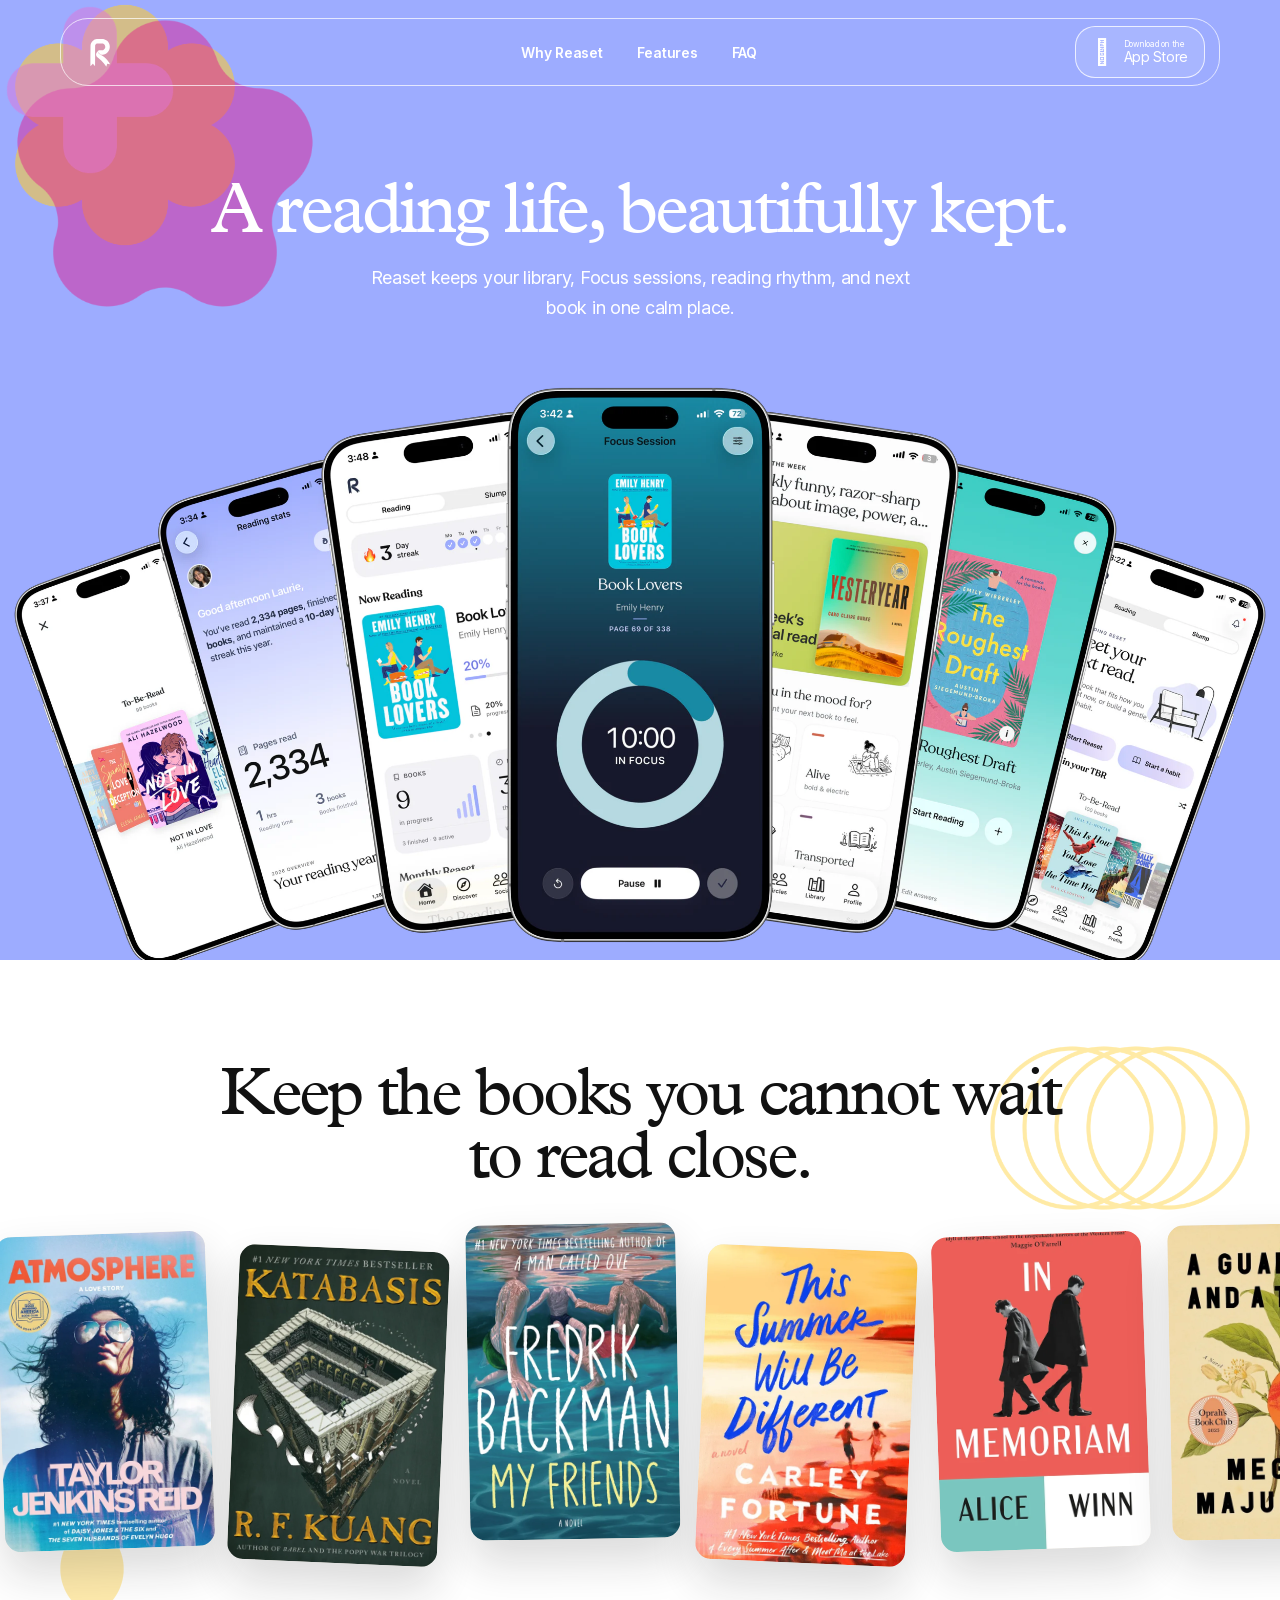
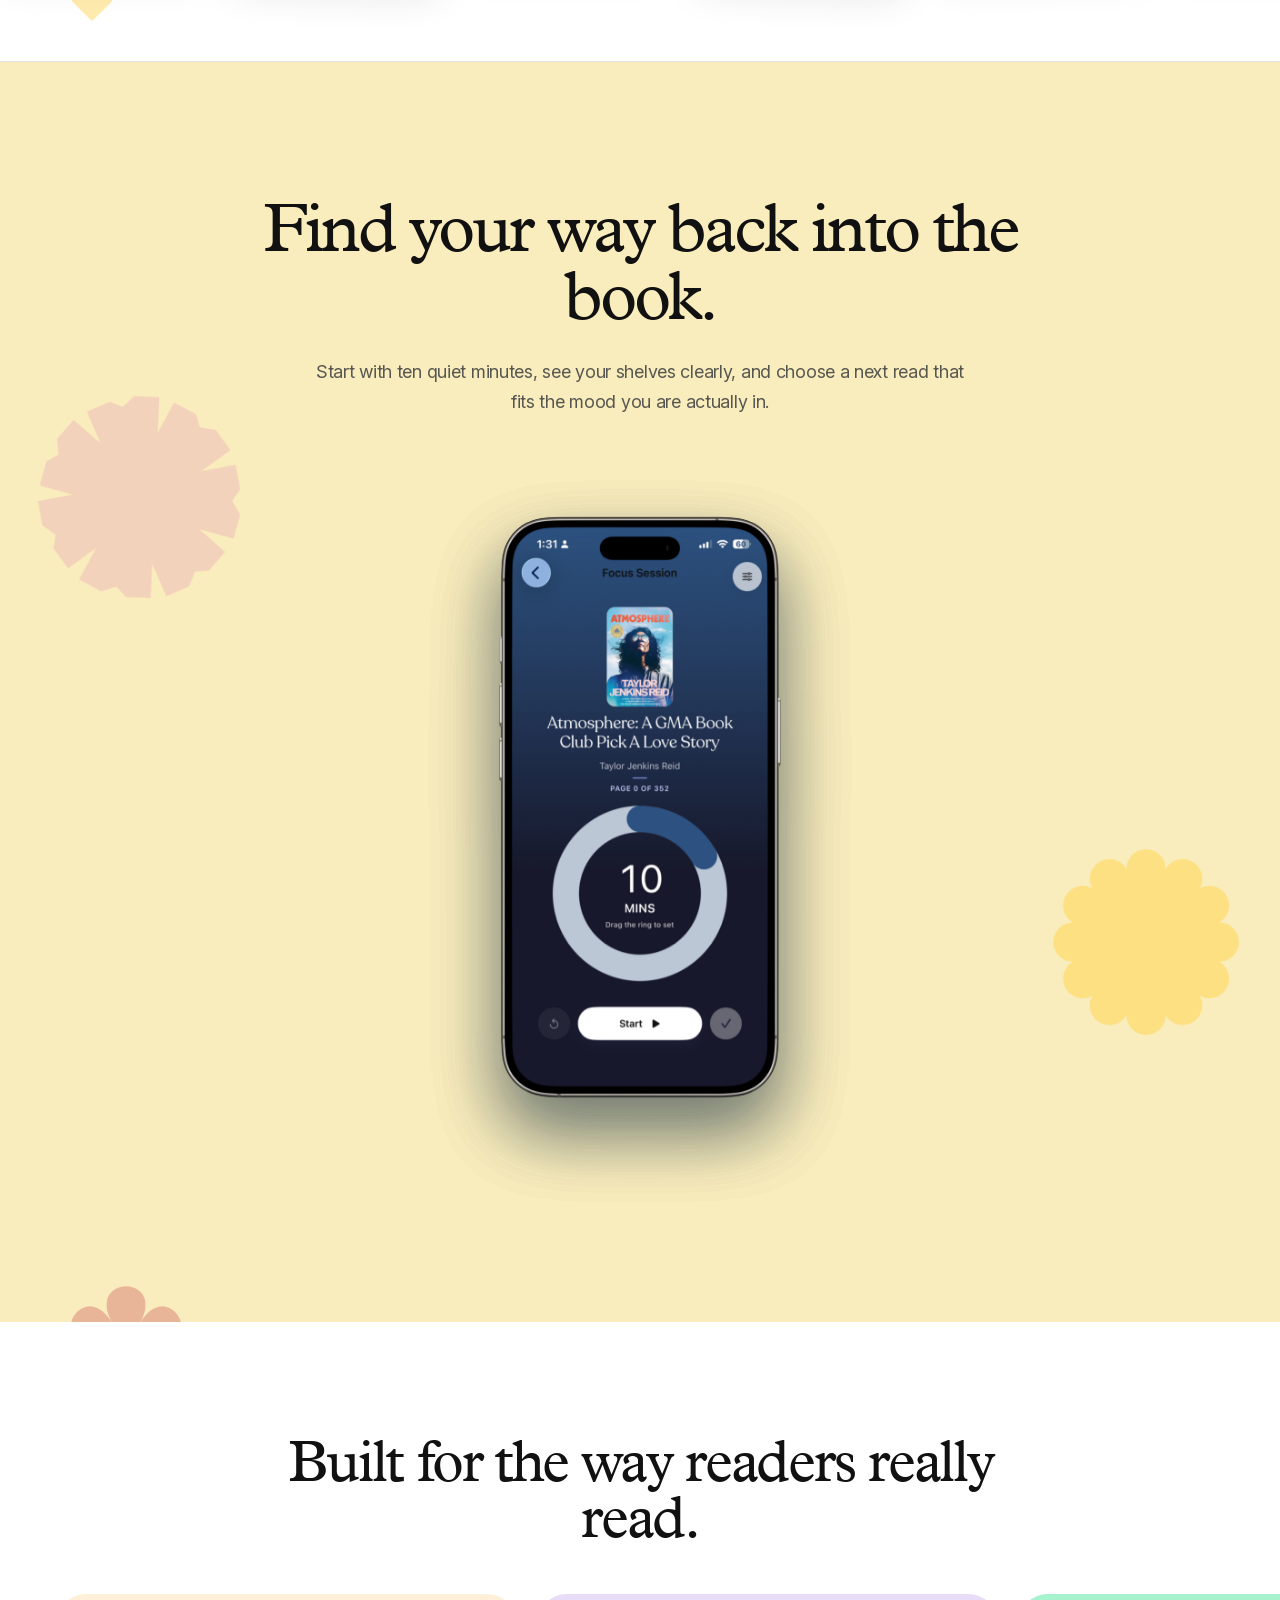
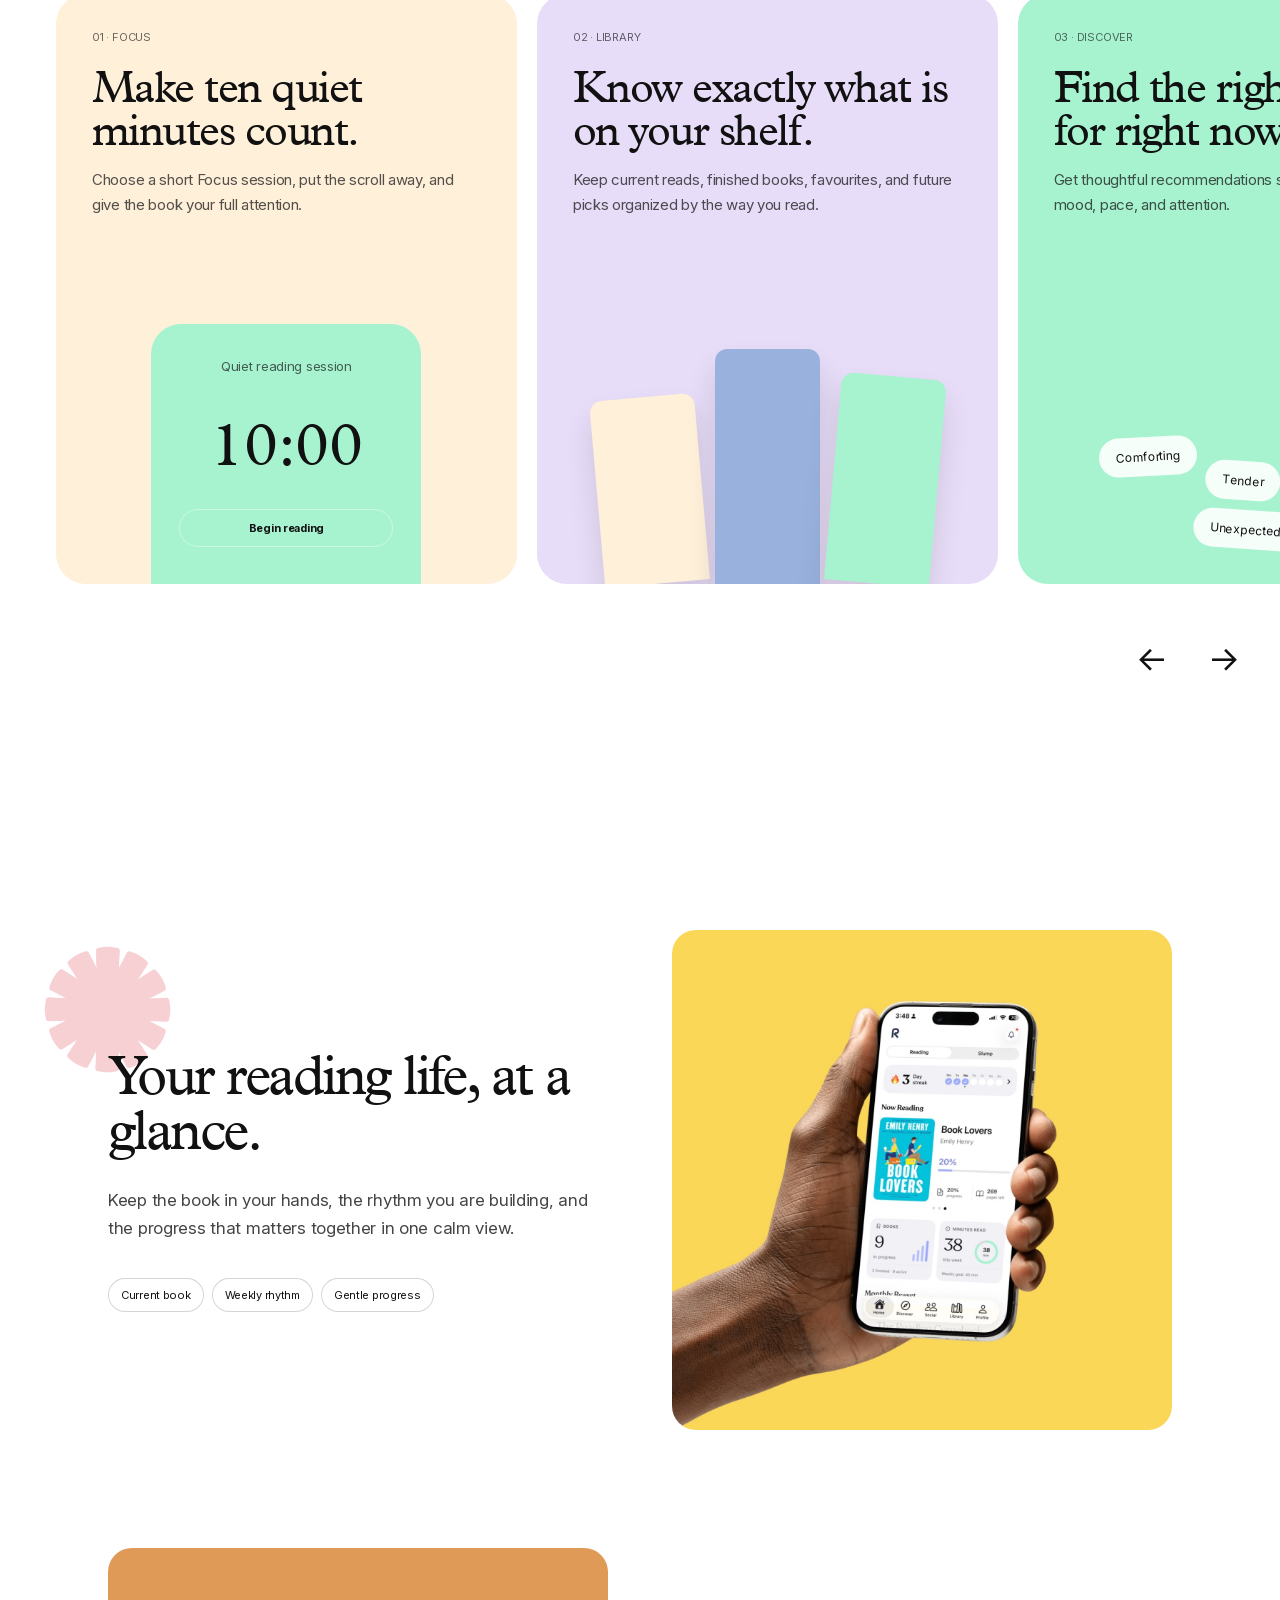
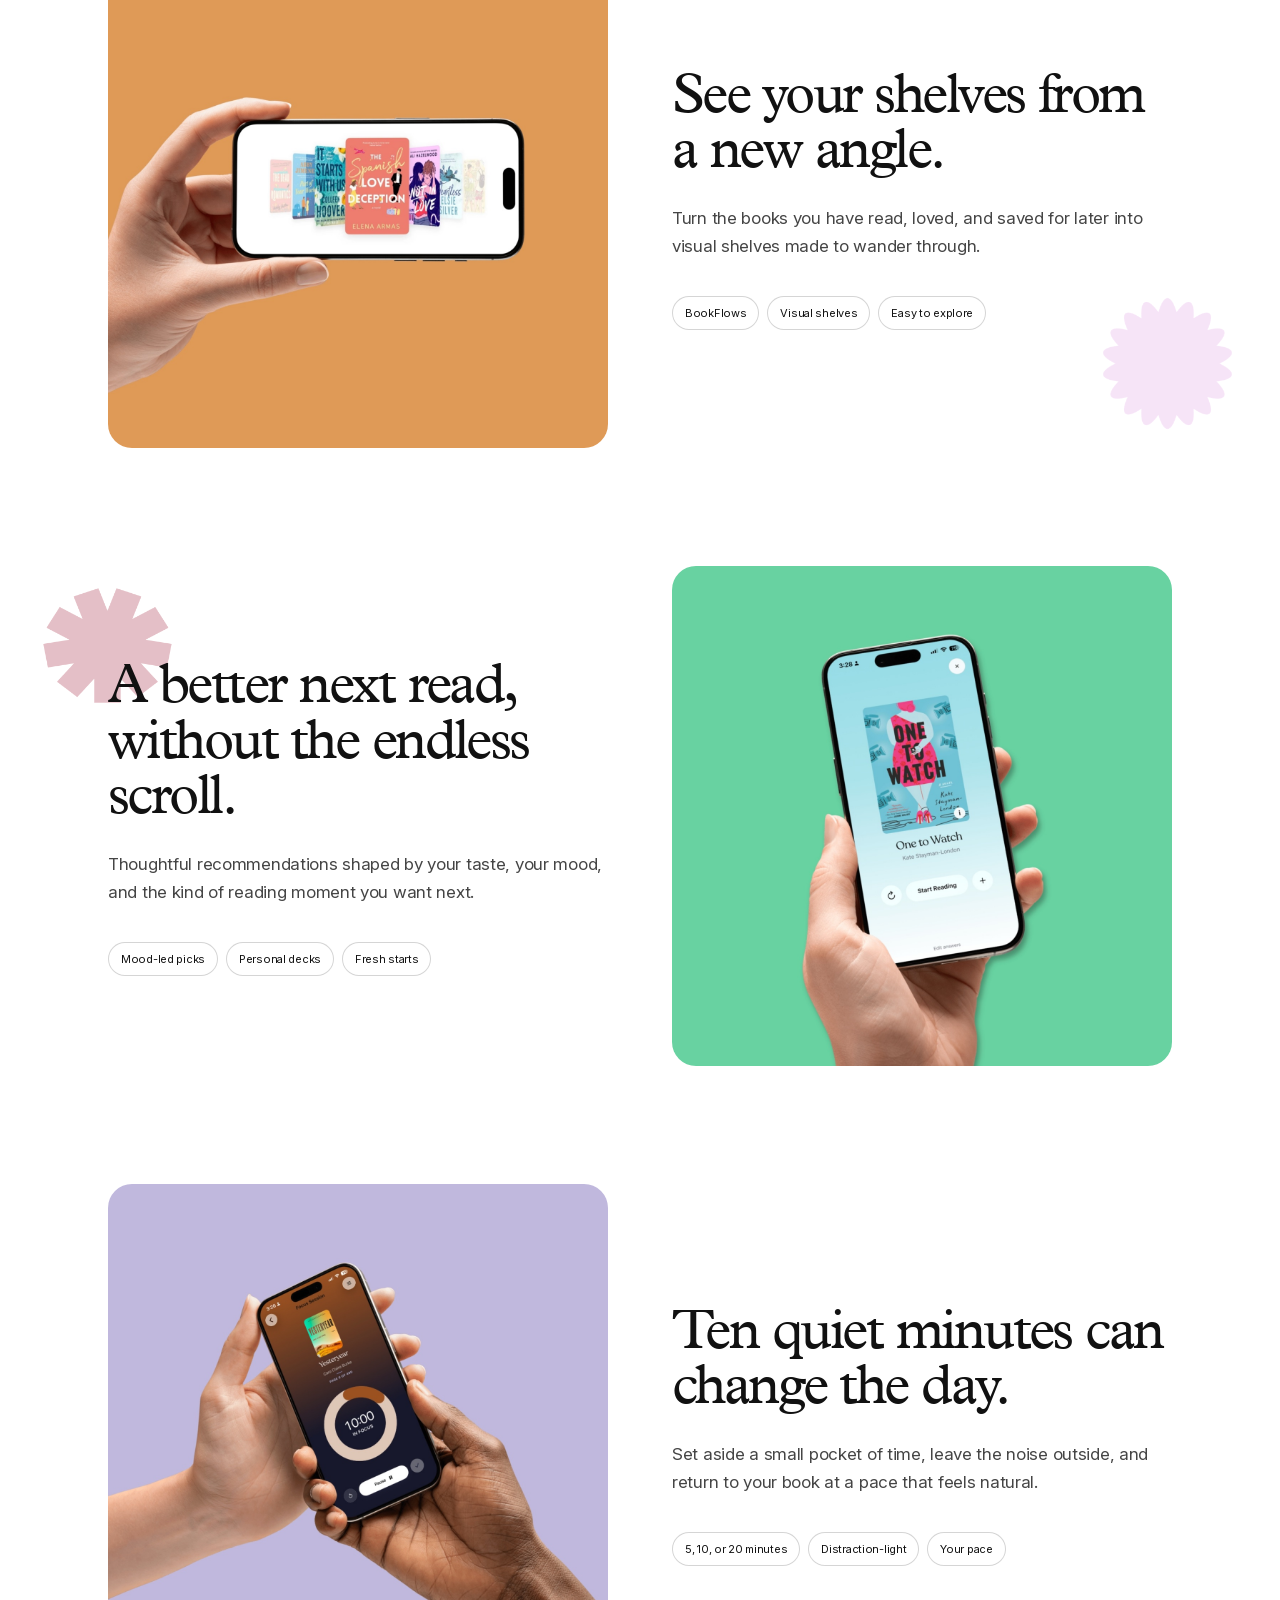
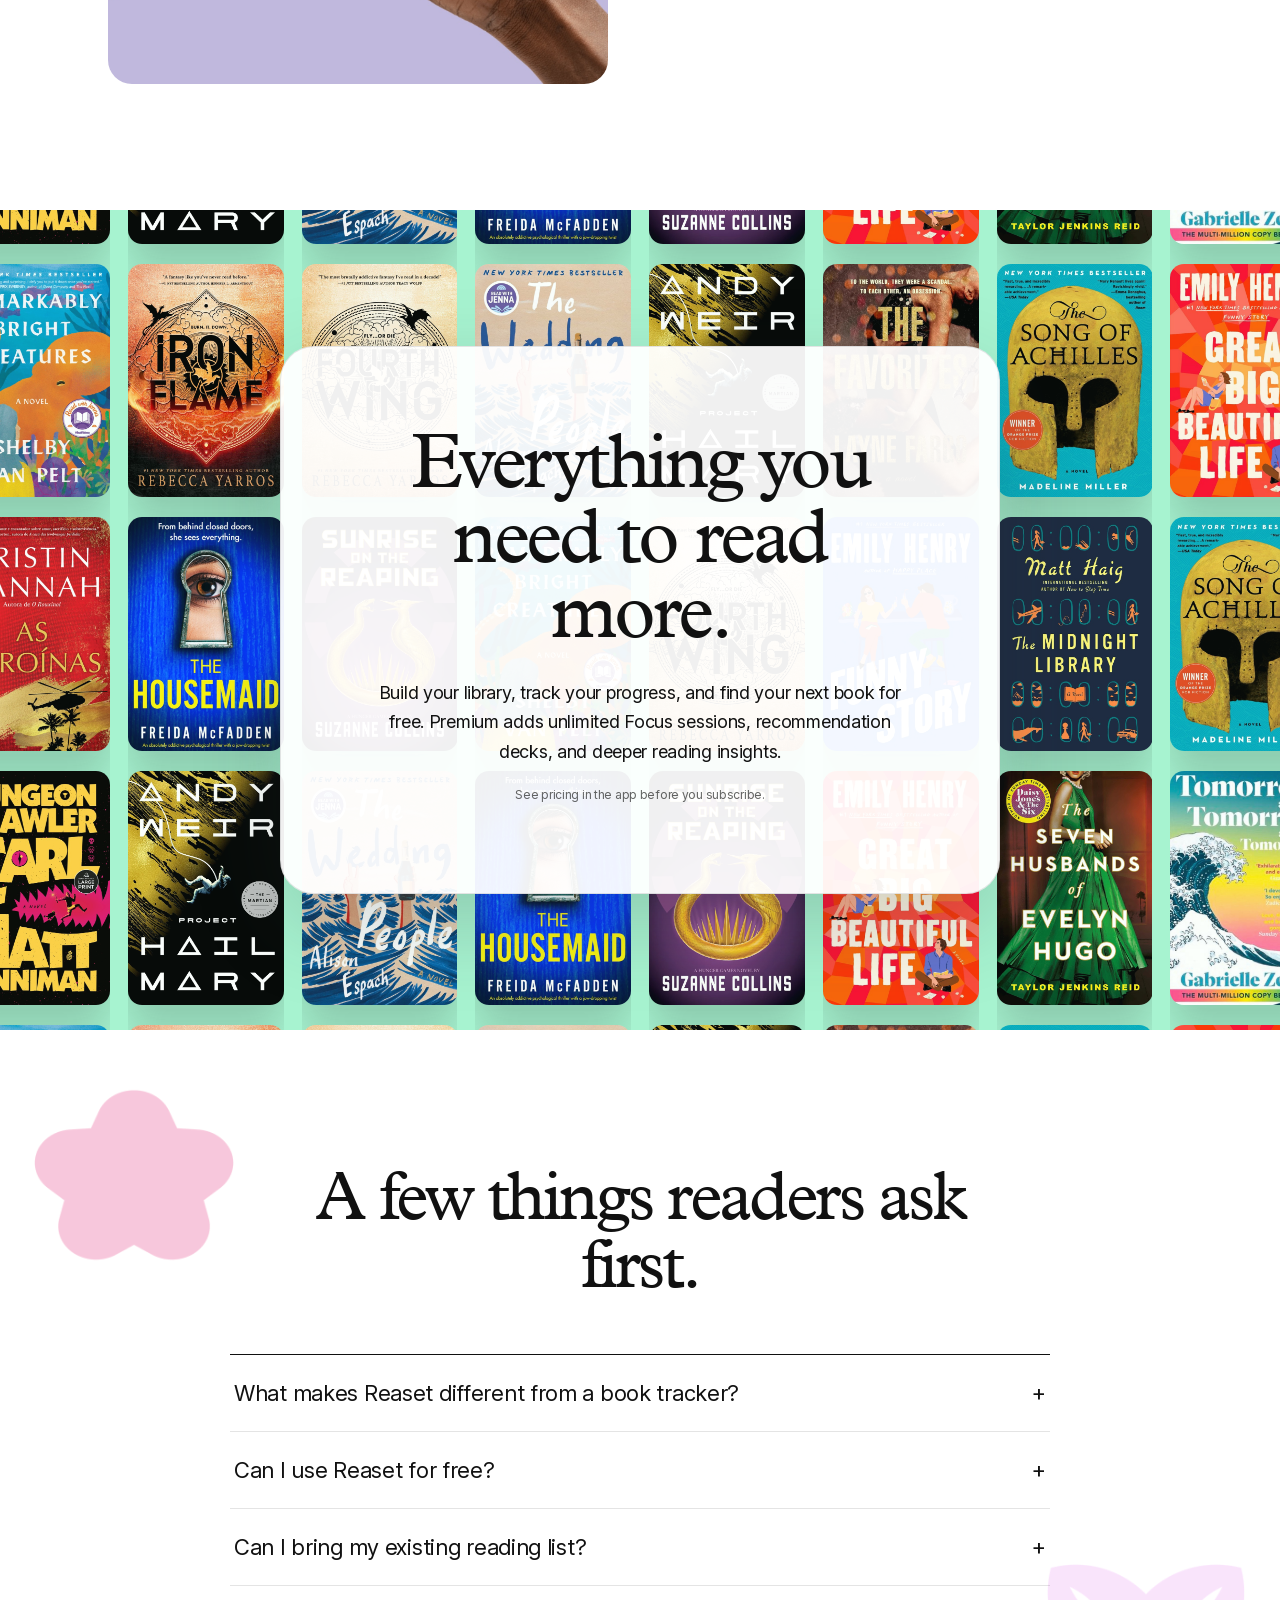
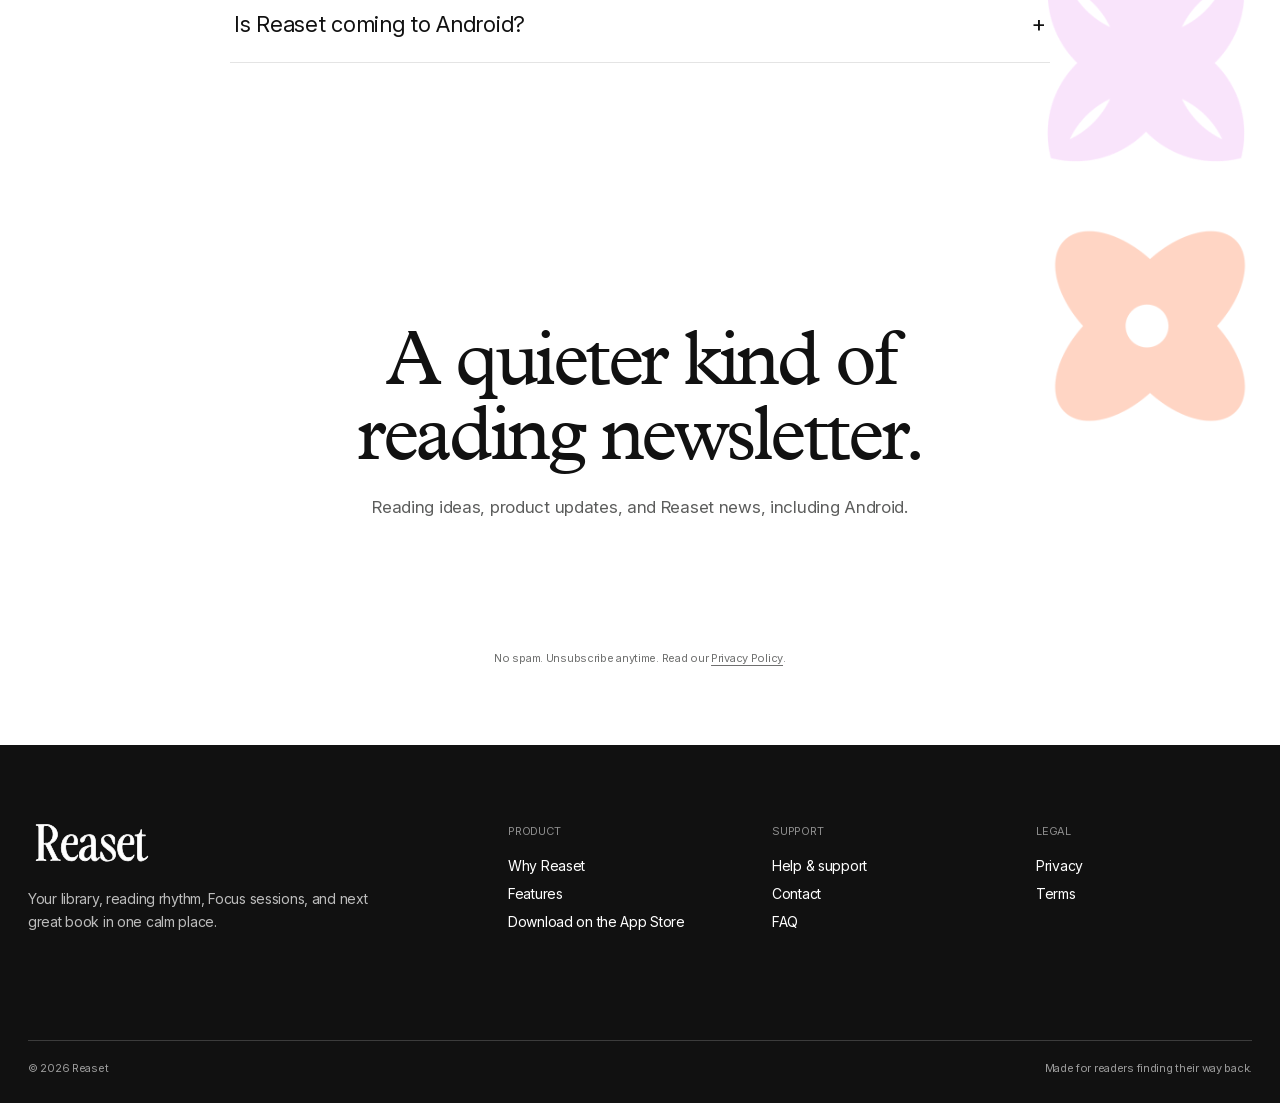
==== commit da7442be: "Deploy finalized Reaset landing page" ====
--- a/index.html
+++ b/index.html
@@ -3,7 +3,7 @@
 <head>
   <meta charset="utf-8">
   <meta name="viewport" content="width=device-width, initial-scale=1">
-  <meta name="theme-color" content="#fc7a57">
+  <meta name="theme-color" content="#9DACFF">
   <meta name="description" content="Reaset is a calm, personal reading companion for tracking books, rebuilding your reading rhythm, and finding what to read next.">
   <meta property="og:type" content="website">
   <meta property="og:site_name" content="Reaset">
@@ -36,7 +36,7 @@
       <a href="#features">Features</a>
       <a href="#faq">FAQ</a>
     </nav>
-    <a class="header-cta download-cta app-store-cta" href="#newsletter"><span aria-hidden="true"></span><span><small>Coming soon on the</small>App Store</span></a>
+    <a class="header-cta download-cta app-store-cta" href="https://apps.apple.com/app/reaset/id6791260161"><span aria-hidden="true"></span><span><small>Download on the</small>App Store</span></a>
     <button class="menu-button" type="button" aria-expanded="false" aria-controls="mobile-nav" aria-label="Open navigation">
       <span></span><span></span>
     </button>
@@ -44,7 +44,7 @@
       <a href="#why">Why Reaset</a>
       <a href="#features">Features</a>
       <a href="#faq">FAQ</a>
-      <a href="#newsletter">Coming soon on the App Store</a>
+      <a href="https://apps.apple.com/app/reaset/id6791260161">Download on the App Store</a>
     </nav>
   </header>
 
@@ -313,7 +313,7 @@
       <h2>Product</h2>
       <a href="#why">Why Reaset</a>
       <a href="#features">Features</a>
-      <a href="#newsletter">App Store updates</a>
+      <a href="https://apps.apple.com/app/reaset/id6791260161">Download on the App Store</a>
     </nav>
     <nav aria-label="Support links">
       <h2>Support</h2>
--- a/styles.css
+++ b/styles.css
@@ -1,33 +1,27 @@
-@font-face { font-family: "Apple Garamond"; src: url("./assets/fonts/apple-garamond-light.ttf") format("truetype"); font-style: normal; font-weight: 300; font-display: swap; }
-@font-face { font-family: "Apple Garamond"; src: url("./assets/fonts/apple-garamond-light-italic.ttf") format("truetype"); font-style: italic; font-weight: 300; font-display: swap; }
-@font-face { font-family: "Apple Garamond"; src: url("./assets/fonts/apple-garamond-regular.ttf") format("truetype"); font-style: normal; font-weight: 400; font-display: swap; }
-@font-face { font-family: "Apple Garamond"; src: url("./assets/fonts/apple-garamond-italic.ttf") format("truetype"); font-style: italic; font-weight: 400; font-display: swap; }
-@font-face { font-family: "Apple Garamond"; src: url("./assets/fonts/apple-garamond-bold.ttf") format("truetype"); font-style: normal; font-weight: 700; font-display: swap; }
-@font-face { font-family: "Apple Garamond"; src: url("./assets/fonts/apple-garamond-bold-italic.ttf") format("truetype"); font-style: italic; font-weight: 700; font-display: swap; }
+@font-face { font-family: "Plantin MT Pro"; src: url("./assets/fonts/plantin-mt-pro-regular.ttf") format("truetype"); font-style: normal; font-weight: 400; font-display: swap; }
 @font-face { font-family: "Inter"; src: url("./assets/fonts/inter-variable.woff2") format("woff2"); font-style: normal; font-weight: 100 900; font-display: swap; }
 
 :root {
   color-scheme: light;
-  --mint: #68d2a1;
-  --apricot: #df9a57;
-  --coral: #fc7a57;
-  --mustard: #fcd757;
-  --periwinkle: #c0b9dd;
-  --pink: var(--coral);
-  --pink-deep: var(--coral);
-  --green: var(--mint);
-  --hero-green: var(--coral);
-  --hero-ink: #11534a;
-  --sage: var(--periwinkle);
-  --green-soft: var(--periwinkle);
-  --lavender: #227dc7;
-  --cream: var(--mustard);
-  --yellow: var(--apricot);
-  --paper: #fffdf9;
-  --ink: #171817;
-  --muted: #626762;
-  --line: rgba(23, 24, 23, .14);
-  --display: "Apple Garamond", "Iowan Old Style", Georgia, serif;
+  --cream: #fff0da;
+  --light-purple: #9dacff;
+  --light-green: #a7f3d0;
+  --lavender: #99b2dd;
+  --lavender-soft: #e7ddf8;
+  --pink: #f8d8ee;
+  --butter: #faedbd;
+  --green: var(--light-green);
+  --green-soft: #ddf8eb;
+  --hero-green: var(--light-purple);
+  --sage: var(--pink);
+  --yellow: var(--butter);
+  --coral: var(--light-green);
+  --pink-deep: #6b4f64;
+  --paper: #ffffff;
+  --ink: #111111;
+  --muted: #3f4247;
+  --line: rgba(17, 17, 17, .11);
+  --display: "Plantin MT Pro", "Iowan Old Style", Georgia, serif;
   --sans: "Inter", sans-serif;
   --sans-tracking: -.018em;
   --ease-out: cubic-bezier(.23, 1, .32, 1);
@@ -56,11 +50,14 @@
 .skip-link { position: fixed; z-index: 100; top: 12px; left: 12px; padding: 10px 14px; border-radius: 999px; background: #fff; transform: translateY(-150%); transition: transform 160ms var(--ease-out); }
 .skip-link:focus { transform: translateY(0); }
 
-.site-header { position: fixed; z-index: 20; top: 18px; left: 50%; isolation: isolate; display: grid; grid-template-columns: 1fr auto 1fr; align-items: center; width: min(calc(100% - 40px), 1160px); min-height: 68px; padding: 0 14px 0 24px; border: 1px solid rgba(255,255,255,.72); border-radius: 28px; backface-visibility: hidden; background: transparent; color: #fff; box-shadow: none; transform: translate3d(-50%,0,0); transition: color 200ms ease, background-color 200ms ease, box-shadow 200ms ease; }
-.site-header.is-scrolled { border-color: var(--line); background: rgba(255,253,249,.9); color: var(--ink); box-shadow: 0 12px 30px rgba(23,24,23,.08); }
+.site-header { position: fixed; z-index: 20; top: 18px; left: 50%; isolation: isolate; display: grid; grid-template-columns: 1fr auto 1fr; align-items: center; width: min(calc(100% - 40px), 1160px); min-height: 68px; padding: 0 14px 0 12px; border: 1px solid rgba(255,255,255,.72); border-radius: 28px; backface-visibility: hidden; background: transparent; color: #fff; box-shadow: none; transform: translate3d(-50%,0,0); transition: color 200ms ease, background-color 200ms ease, box-shadow 200ms ease; }
+.site-header.is-scrolled { border-color: var(--line); background: rgba(255,255,255,.9); color: var(--ink); box-shadow: 0 12px 30px rgba(41,45,50,.08); }
 .wordmark { display: block; width: max-content; }
 .brand-logo { display: block; width: 82px; height: 34px; background: currentColor; -webkit-mask: url("./assets/reaset-logo-6.svg") center / contain no-repeat; mask: url("./assets/reaset-logo-6.svg") center / contain no-repeat; }
-.site-header:not(.is-scrolled) .brand-logo, .footer-brand .brand-logo { background: #fff; }
+.site-header > .wordmark { display: grid; width: 52px; height: 48px; background: transparent; place-items: center; }
+.site-header .brand-logo { width: 39px; height: 44px; background: #fff; -webkit-mask-image: url("./assets/reaset-r-mark.svg"); mask-image: url("./assets/reaset-r-mark.svg"); }
+.site-header.is-scrolled .brand-logo { background: var(--ink); }
+.footer-brand .brand-logo { background: #fff; }
 .desktop-nav { display: flex; gap: 34px; font-size: 14px; font-weight: 600; font-synthesis: none; letter-spacing: var(--sans-tracking); }
 .desktop-nav a { transition: opacity 140ms ease; }
 .desktop-nav a:hover { color: var(--lavender); opacity: 1; }
@@ -73,8 +70,8 @@
 .app-store-cta > span:first-child::before { font-size: 25px; line-height: 1; content: ""; }
 .app-store-cta > span:last-child { display: grid; font-size: 14px; }
 .app-store-cta small { margin-bottom: 2px; font-size: 8px; letter-spacing: var(--sans-tracking); }
-.download-cta:hover { background: #fff; color: var(--coral); }
-.site-header.is-scrolled .header-cta { border-color: transparent; background: var(--coral); color: #fff; }
+.download-cta:hover { background: #fff; color: var(--hero-green); }
+.site-header.is-scrolled .header-cta { border-color: transparent; background: var(--ink); color: #fff; }
 .header-cta:active, .button:active { transform: scale(.97); }
 .menu-button, .mobile-nav { display: none; }
 
@@ -95,7 +92,7 @@
 .eyebrow { margin: 0 0 20px; color: currentColor; font-size: 12px; font-weight: 400; letter-spacing: var(--sans-tracking); text-transform: uppercase; }
 .eyebrow::before { display: none; }
 .hero h1 { margin: 0; font-family: var(--display); font-size: clamp(58px, 5.6vw, 82px); font-weight: 400; letter-spacing: -.045em; line-height: .94; white-space: nowrap; }
-.hero h1 em { color: #fff; font-weight: 400; }
+.hero h1 em { color: #fff; font-style: normal; font-weight: 400; }
 .hero-lede { max-width: 580px; margin: 22px auto 0; font-size: 18px; }
 .hero-actions { display: flex; justify-content: center; margin-top: 26px; }
 .button { display: inline-flex; align-items: center; justify-content: center; min-height: 52px; padding: 0 22px; border: 0; border-radius: 999px; font-size: 13px; font-weight: 400; transition: transform 140ms var(--ease-out), background 160ms ease; }
@@ -123,7 +120,7 @@
 
 .section { padding: 132px max(28px, calc((100vw - var(--max)) / 2)); }
 .manifesto { position: relative; overflow: hidden; padding-top: 0; background: var(--paper); }
-.manifesto-intro { position: relative; width: 100vw; margin-left: calc(50% - 50vw); padding: 132px max(28px, calc((100vw - var(--max)) / 2)) 0; overflow: hidden; background: var(--lavender); color: #fff; }
+.manifesto-intro { position: relative; width: 100vw; margin-left: calc(50% - 50vw); padding: 132px max(28px, calc((100vw - var(--max)) / 2)) 0; overflow: hidden; background: var(--butter); color: var(--ink); }
 .manifesto-grid { position: relative; z-index: 1; display: grid; justify-items: center; gap: 24px; max-width: 900px; margin: 0 auto; text-align: center; }
 .manifesto > :not(.artifact-scene) { position: relative; z-index: 1; }
 .artifact-manifesto-burst { top: 320px; left: 24px; width: 230px; opacity: .32; }
@@ -132,7 +129,7 @@
 .artifact-manifesto-clover { top: 1210px; left: 4%; width: 150px; opacity: .3; }
 .artifact-manifesto-clover img { filter: hue-rotate(113deg) saturate(.72) brightness(1.12); }
 .manifesto h2, .premium h2, .faq h2, .newsletter h2 { margin: 0; font-family: var(--display); font-size: clamp(48px, 5.4vw, 78px); font-weight: 400; letter-spacing: -.045em; line-height: .98; }
-.manifesto-copy { max-width: 660px; color: rgba(255,255,255,.82); font-size: 18px; }
+.manifesto-copy { max-width: 660px; color: rgba(41,45,50,.78); font-size: 18px; }
 .manifesto-copy p:first-child { margin-top: 3px; }
 .phone-demo { position: relative; height: 840px; margin-top: 48px; --spread: 0; }
 .phone-demo-stage { position: sticky; top: 108px; display: grid; height: 650px; place-items: center; }
@@ -150,15 +147,15 @@
 .principles::-webkit-scrollbar { display: none; }
 .principle-card { position: relative; display: flex; flex: 0 0 clamp(350px, 36vw, 470px); min-height: 590px; padding: 36px 36px 0; overflow: hidden; border-radius: 30px; flex-direction: column; scroll-snap-align: start; }
 .principle-card-one { background: var(--cream); }
-.principle-card-two { background: var(--pink); }
-.principle-card-three { background: var(--lavender); color: #fff; }
-.principle-card-four { background: var(--sage); color: var(--ink); }
+.principle-card-two { background: var(--lavender-soft); }
+.principle-card-three { background: var(--light-green); color: var(--ink); }
+.principle-card-four { background: var(--pink); color: var(--ink); }
 .principle-card-five { background: var(--yellow); }
 .principle-card span { font-size: 11px; font-weight: 400; letter-spacing: var(--sans-tracking); text-transform: uppercase; opacity: .62; }
 .principle-card h3 { margin: 22px 0 0; font-family: var(--display); font-size: clamp(34px, 3.4vw, 48px); font-weight: 400; letter-spacing: -.035em; line-height: .98; }
 .principle-card p { max-width: 390px; margin: 17px 0 0; color: currentColor; font-size: 15px; opacity: .72; }
 .card-visual { position: relative; height: 260px; margin-top: auto; }
-.timer-visual { align-self: center; display: flex; width: 270px; padding: 34px 28px 0; border-radius: 30px 30px 0 0; background: var(--green); color: #fff; flex-direction: column; text-align: center; }
+.timer-visual { align-self: center; display: flex; width: 270px; padding: 34px 28px 0; border-radius: 30px 30px 0 0; background: var(--light-green); color: var(--ink); flex-direction: column; text-align: center; }
 .timer-visual small { opacity: .66; }
 .timer-visual strong { margin: 28px 0 22px; font-family: var(--display); font-size: 62px; font-weight: 400; }
 .timer-visual b { padding: 11px; border: 1px solid rgba(255,255,255,.4); border-radius: 999px; font-size: 11px; }
@@ -175,8 +172,8 @@
 .progress-visual > div { display: flex; align-items: end; gap: 9px; height: 100px; }
 .progress-visual i { flex: 1; height: 44%; border-radius: 8px 8px 0 0; background: var(--green-soft); }
 .progress-visual i:nth-child(2) { height: 72%; }.progress-visual i:nth-child(3) { height: 52%; }.progress-visual i:nth-child(4) { height: 92%; background: var(--green); }.progress-visual i:nth-child(5) { height: 66%; }
-.goal-visual { display: flex; align-self: center; align-items: flex-start; justify-content: center; width: 270px; height: 190px; margin-bottom: 24px; padding: 28px; border-radius: 24px; background: #fffdf9; flex-direction: column; box-shadow: inset 0 -12px 0 rgba(104,210,161,.26); }
-.goal-visual::after { width: 72%; height: 12px; margin-top: 18px; border-radius: 3px; background: var(--green); box-shadow: 54px 0 0 rgba(104,210,161,.26); content: ""; }
+.goal-visual { display: flex; align-self: center; align-items: flex-start; justify-content: center; width: 270px; height: 190px; margin-bottom: 24px; padding: 28px; border-radius: 24px; background: #fff; flex-direction: column; box-shadow: inset 0 -12px 0 rgba(171,200,162,.26); }
+.goal-visual::after { width: 72%; height: 12px; margin-top: 18px; border-radius: 3px; background: var(--green); box-shadow: 54px 0 0 rgba(171,200,162,.26); content: ""; }
 .goal-visual strong { font-family: var(--display); font-size: 54px; font-weight: 400; }.goal-visual b { margin-top: 8px; font-size: 12px; }.goal-visual small { margin-top: 4px; color: var(--muted); }
 
 .feature-story { position: relative; display: grid; grid-template-columns: repeat(2,minmax(0,500px)); align-items: center; justify-content: center; gap: 64px; width: min(calc(100% - 56px), var(--max)); min-height: 0; margin: 0 auto 118px; background: var(--paper); color: var(--ink); }
@@ -215,7 +212,7 @@
 .premium-column:nth-child(3n) .premium-column-track { animation-duration: 36s; }
 .premium-books img { display: block; width: 100%; height: auto; aspect-ratio: 2 / 3; flex: none; border-radius: 14px; object-fit: cover; box-shadow: 0 20px 38px rgba(23,24,23,.2); }
 @keyframes premium-books-up { to { transform: translateY(calc(-50% - 10px)); } }
-.premium-panel { position: relative; z-index: 2; width: min(720px, calc(100% - 48px)); padding: clamp(44px, 6vw, 78px); border: 1px solid rgba(23,24,23,.12); border-radius: 34px; background: rgba(255,253,249,.94); box-shadow: 0 30px 90px rgba(23,24,23,.2); text-align: center; }
+.premium-panel { position: relative; z-index: 2; width: min(720px, calc(100% - 48px)); padding: clamp(44px, 6vw, 78px); border: 1px solid rgba(41,45,50,.12); border-radius: 34px; background: rgba(255,255,255,.94); box-shadow: 0 30px 90px rgba(41,45,50,.2); text-align: center; }
 .premium-panel h2 { font-size: clamp(52px, 6vw, 82px); }
 .premium-copy { max-width: 540px; margin: 28px auto 0; font-size: 18px; }
 .fine-print { color: rgba(23,24,23,.66); font-size: 12px; }
@@ -273,7 +270,7 @@
   .menu-button span { display: block; width: 17px; height: 1.5px; background: #fff; transition: transform 180ms var(--ease-out); }
   .menu-button[aria-expanded="true"] span:first-child { transform: translateY(3.75px) rotate(45deg); }
   .menu-button[aria-expanded="true"] span:last-child { transform: translateY(-3.75px) rotate(-45deg); }
-  .mobile-nav { position: absolute; top: 76px; right: 0; display: grid; width: min(330px, calc(100vw - 40px)); padding: 16px; border: 1px solid var(--line); border-radius: 24px; background: rgba(255,253,249,.97); box-shadow: 0 18px 50px rgba(23,24,23,.14); }
+  .mobile-nav { position: absolute; top: 76px; right: 0; display: grid; width: min(330px, calc(100vw - 40px)); padding: 16px; border: 1px solid var(--line); border-radius: 24px; background: rgba(255,255,255,.97); box-shadow: 0 18px 50px rgba(41,45,50,.14); }
   .mobile-nav[hidden] { display: none; }
   .mobile-nav a { padding: 16px 12px; border-bottom: 1px solid var(--line); font-size: 16px; font-weight: 400; letter-spacing: var(--sans-tracking); }
   .mobile-nav a:last-child { border-bottom: 0; color: var(--pink-deep); }
